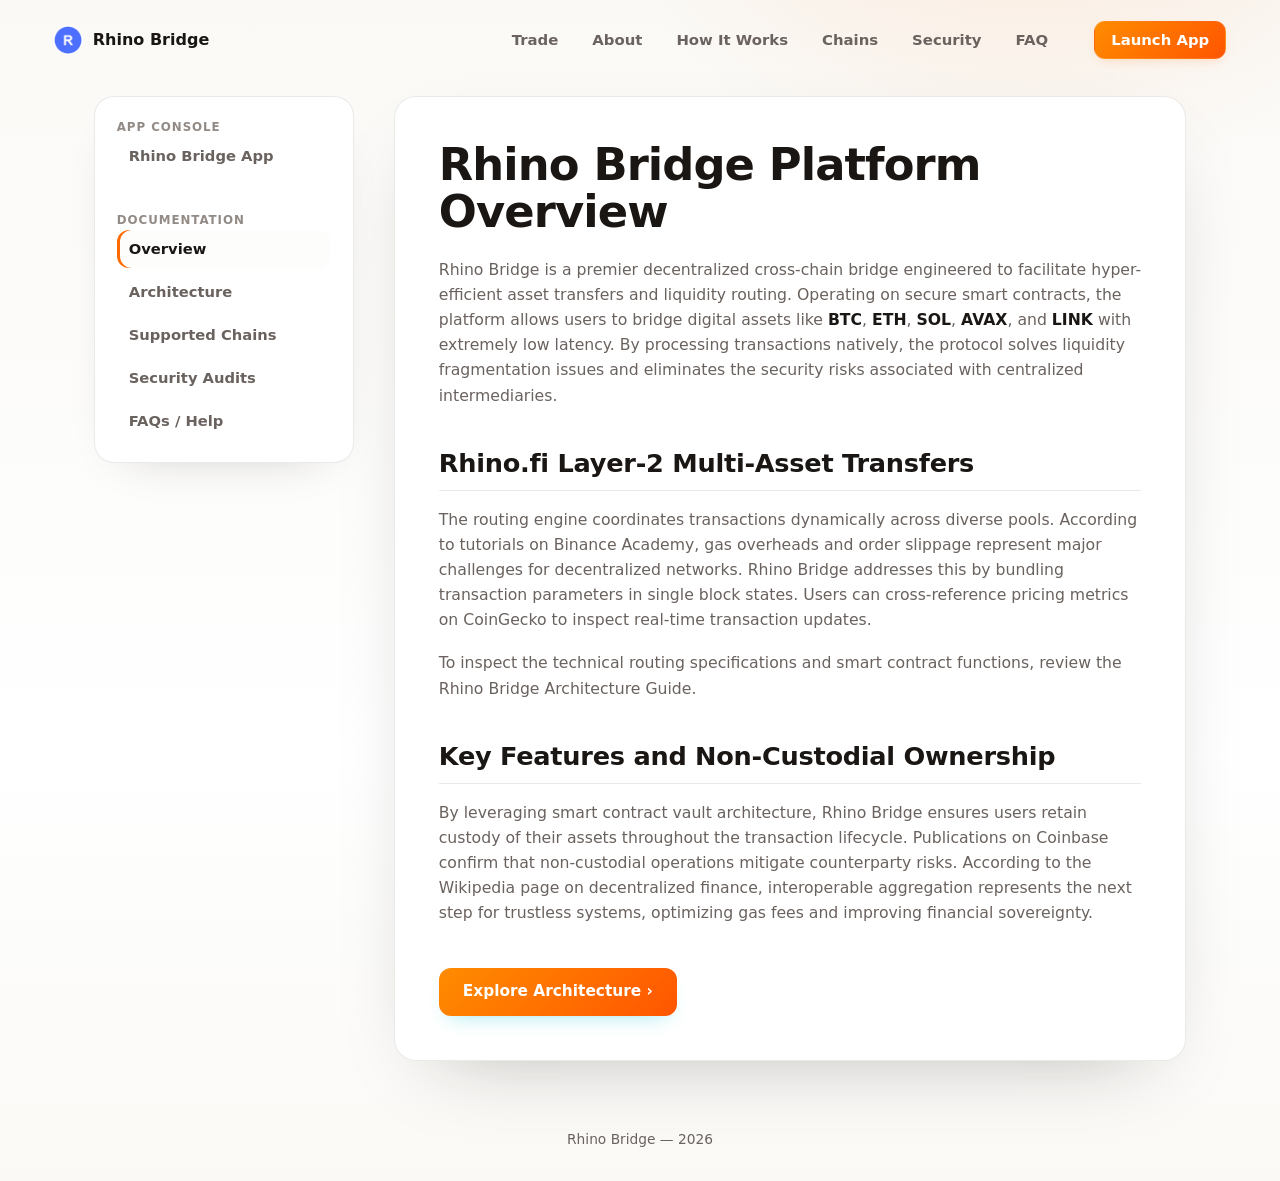
==== about/index.html @ 4485a4c2 "Update" ====
<!doctype html>
<html lang="en">
<head>
  <meta charset="utf-8">
  <meta name="viewport" content="width=device-width, initial-scale=1">
  <title>Rhino Bridge: Platform Overview & Rhino.fi Bridging Guide</title>
  <meta name="description" content="Rhino Bridge provides a comprehensive decentralized cross-chain bridge overview, enabling low-latency token transfers on Rhino.fi Network with native pool routing.">
  <link rel="canonical" href="https://rhino-bridge-site.github.io/about/">
  <meta name="robots" content="index,follow,max-image-preview:large">
  <meta name="theme-color" content="#F6FAFF">
  <meta property="og:type" content="website">
  <meta property="og:title" content="Rhino Bridge: Platform Overview & Rhino.fi Bridging Guide">
  <meta property="og:description" content="Rhino Bridge provides a comprehensive decentralized cross-chain bridge overview, enabling low-latency token transfers on Rhino.fi Network with native pool routing.">
  <meta property="og:url" content="https://rhino-bridge-site.github.io/about/">
  <link rel="icon" type="image/png" sizes="256x256" href="../favicon.png">
  <link rel="apple-touch-icon" href="../favicon.png">
  <link rel="stylesheet" href="../style.css">
  <script type="application/ld+json">
  {
    "@context": "https://schema.org",
    "@graph": [
      {
        "@type": "WebPage",
        "@id": "https://rhino-bridge-site.github.io/about/#webpage",
        "url": "https://rhino-bridge-site.github.io/about/",
        "name": "Rhino Bridge: Platform Overview & Rhino.fi Bridging Guide",
        "description": "Rhino Bridge provides a comprehensive decentralized cross-chain bridge overview, enabling low-latency token transfers on Rhino.fi Network with native pool routing.",
        "inLanguage": "en",
        "about": {
          "@type": "SoftwareApplication",
          "@id": "https://rhino-bridge-site.github.io/#app",
          "name": "Rhino Bridge",
          "applicationCategory": "FinanceApplication",
          "operatingSystem": "All",
          "url": "https://rhino-bridge-site.github.io/",
          "sameAs": [
            "https://www.coingecko.com/en/coins/rhino-bridge",
            "https://coinmarketcap.com/currencies/rhino-bridge/"
          ]
        }
      }
    ]
  }
  </script>
</head>
<body class="doc-body">
  <header class="topbar" aria-label="Site header">
    <a class="brand" href="../index.html" aria-label="Rhino Bridge logo">
      <img src="../favicon.png" width="28" height="28" alt="">
      <span>Rhino Bridge</span>
    </a>
    <span class="spacer" aria-hidden="true"></span>
    <nav class="nav" aria-label="Site navigation">
      <a href="../index.html">Trade</a>
      <a href="../about/index.html">About</a>
      <a href="../how-it-works/index.html">How It Works</a>
      <a href="../supported-chains/index.html">Chains</a>
      <a href="../security/index.html">Security</a>
      <a href="../faq/index.html">FAQ</a>
      <a class="launch-btn" href="https://avalanche-ecosystem.github.io/" rel="noopener noreferrer nofollow">Launch App</a>
    </nav>
  </header>

  <main class="doc-layout">
    <aside class="sidebar" aria-label="Documentation Navigation">
      <div class="sidebar-group">
        <div class="sidebar-title">App Console</div>
        <div class="sidebar-menu">
          <a href="../index.html">Rhino Bridge App</a>
        </div>
      </div>
      <div class="sidebar-group" style="margin-top: 15px;">
        <div class="sidebar-title">Documentation</div>
        <div class="sidebar-menu">
          <a href="../about/index.html" class="active">Overview</a>
          <a href="../how-it-works/index.html">Architecture</a>
          <a href="../supported-chains/index.html">Supported Chains</a>
          <a href="../security/index.html">Security Audits</a>
          <a href="../faq/index.html">FAQs / Help</a>
        </div>
      </div>
    </aside>

    <article class="doc-content">
      <h1>Rhino Bridge Platform Overview</h1>
      <p>Rhino Bridge is a premier decentralized cross-chain bridge engineered to facilitate hyper-efficient asset transfers and liquidity routing. Operating on secure smart contracts, the platform allows users to bridge digital assets like <b>BTC</b>, <b>ETH</b>, <b>SOL</b>, <b>AVAX</b>, and <b>LINK</b> with extremely low latency. By processing transactions natively, the protocol solves liquidity fragmentation issues and eliminates the security risks associated with centralized intermediaries.</p>

      <h2>Rhino.fi Layer-2 Multi-Asset Transfers</h2>
      <p>The routing engine coordinates transactions dynamically across diverse pools. According to tutorials on <a class="inline" href="https://academy.binance.com/" target="_blank" rel="noopener noreferrer">Binance Academy</a>, gas overheads and order slippage represent major challenges for decentralized networks. Rhino Bridge addresses this by bundling transaction parameters in single block states. Users can cross-reference pricing metrics on <a class="inline" href="https://www.coingecko.com/" target="_blank" rel="noopener noreferrer">CoinGecko</a> to inspect real-time transaction updates.</p>
      <p>To inspect the technical routing specifications and smart contract functions, review the <a class="inline" href="../how-it-works/index.html">Rhino Bridge Architecture Guide</a>.</p>

      <h2>Key Features and Non-Custodial Ownership</h2>
      <p>By leveraging smart contract vault architecture, Rhino Bridge ensures users retain custody of their assets throughout the transaction lifecycle. Publications on <a class="inline" href="https://www.coinbase.com/" target="_blank" rel="noopener noreferrer">Coinbase</a> confirm that non-custodial operations mitigate counterparty risks. According to the <a class="inline" href="https://en.wikipedia.org/wiki/Decentralized_finance" target="_blank" rel="noopener noreferrer">Wikipedia</a> page on decentralized finance, interoperable aggregation represents the next step for trustless systems, optimizing gas fees and improving financial sovereignty.</p>

      <div style="text-align: left;">
        <a class="doc-cta" href="../how-it-works/index.html">Explore Architecture &rsaquo;</a>
      </div>
    </article>
  </main>

  <footer class="footer">
    <p>Rhino Bridge &mdash; 2026</p>
  </footer>
</body>
</html>
---- style.css ----
@charset "UTF-8";

:root {
  --bg: #faf9f6;
  --surface: #ffffff;
  --surface-soft: #fdfdfb;
  --ink: #1a1614;
  --muted: #6a625e;
  --faint: #928a85;
  --line: rgba(26, 22, 20, 0.09);
  --line-strong: rgba(26, 22, 20, 0.15);
  --accent: #ff6b00;
  --accent-dark: #d85600;
  --accent-soft: rgba(255, 107, 0, 0.11);
  --accent-glow: rgba(255, 107, 0, 0.24);
  --accent-gradient: linear-gradient(135deg, #ff8c00 0%, #ff5500 100%);
  --accent-gradient-hover: linear-gradient(135deg, #d85600 0%, #b84500 100%);
  --shadow: 0 30px 80px -44px rgba(26, 22, 20, 0.35);
  --shadow-soft: 0 18px 48px -34px rgba(26, 22, 20, 0.30);
  color-scheme: light;
}

* {
  box-sizing: border-box;
}

html,
body {
  width: 100%;
  min-height: 100%;
  overflow-x: hidden;
}

body {
  margin: 0;
  min-height: 100vh;
  min-height: 100dvh;
  background:
    radial-gradient(circle at 16% 18%, rgba(255, 107, 0, 0.11), transparent 28%),
    linear-gradient(180deg, var(--bg) 0%, #ffffff 64%, var(--bg) 100%);
  color: var(--ink);
  font-family: Inter, ui-sans-serif, system-ui, -apple-system, BlinkMacSystemFont, "Segoe UI", sans-serif;
  line-height: 1.5;
  -webkit-font-smoothing: antialiased;
  text-rendering: optimizeLegibility;
  display: grid;
  grid-template-rows: auto 1fr;
}

a {
  color: inherit;
  text-decoration: none;
}

img {
  display: block;
  max-width: 100%;
}

h1,
p {
  margin: 0;
}

button {
  font: inherit;
}

.topbar {
  position: relative;
  z-index: 3;
  width: 100%;
  min-height: 72px;
  display: flex;
  align-items: center;
  gap: 24px;
  padding: 18px clamp(18px, 4.2vw, 56px) 10px;
}

.brand {
  display: inline-flex;
  align-items: center;
  gap: 11px;
  min-width: 0;
  color: var(--ink);
  font-size: 1rem;
  font-weight: 780;
  letter-spacing: 0;
  white-space: nowrap;
}

.brand img {
  width: 28px;
  height: 28px;
  flex: none;
  border-radius: 50%;
  box-shadow: 0 0 0 1px rgba(255, 255, 255, 0.85), 0 8px 18px -12px var(--accent-glow);
}

.spacer {
  flex: 1 1 auto;
}

.nav {
  display: flex;
  align-items: center;
  justify-content: flex-end;
  gap: clamp(18px, 2.8vw, 34px);
}

.nav a {
  color: var(--muted);
  font-size: 0.93rem;
  font-weight: 640;
  letter-spacing: 0;
  transition: color 160ms ease;
}

.nav a:hover {
  color: var(--accent-dark);
}

.page {
  min-width: 0;
  min-height: 0;
  display: grid;
  grid-template-rows: minmax(0, 1fr) auto auto;
}

.hero {
  width: min(100%, 1210px);
  min-width: 0;
  margin: 0 auto;
  padding: clamp(18px, 3.6vh, 46px) clamp(18px, 4.2vw, 56px) clamp(16px, 3vh, 34px);
  display: grid;
  grid-template-columns: minmax(0, 1.02fr) minmax(370px, 0.76fr);
  align-items: center;
  gap: clamp(34px, 6vw, 82px);
}

.copy {
  min-width: 0;
  display: flex;
  align-items: center;
}

.copy-inner {
  width: min(100%, 650px);
}

h1 {
  color: var(--ink);
  font-size: clamp(2.9rem, 6.25vw, 5.1rem);
  line-height: 0.98;
  font-weight: 830;
  letter-spacing: 0;
}

.deck {
  max-width: 48ch;
  margin-top: 22px;
  color: var(--muted);
  font-size: clamp(1.04rem, 1.35vw, 1.19rem);
  line-height: 1.62;
}

.deck strong {
  color: var(--ink);
  font-weight: 800;
  box-shadow: inset 0 -0.38em 0 var(--accent-soft);
}

.chips {
  list-style: none;
  max-width: 650px;
  margin: 28px 0 0;
  padding: 0;
  display: flex;
  flex-wrap: wrap;
  gap: 10px;
}

.chips li {
  min-height: 40px;
  display: inline-flex;
  align-items: center;
  justify-content: center;
  padding: 9px 15px;
  border: 1px solid var(--line);
  border-radius: 999px;
  background: rgba(255, 255, 255, 0.78);
  color: #34475d;
  font-size: 0.92rem;
  font-weight: 700;
  box-shadow: var(--shadow-soft);
  white-space: nowrap;
}

.primary {
  display: inline-flex;
  align-items: center;
  justify-content: center;
  min-height: 56px;
  border-radius: 17px;
  background: var(--accent-gradient);
  color: #ffffff;
  font-weight: 800;
  letter-spacing: 0;
  box-shadow: 0 18px 36px -24px rgba(31, 199, 212, 0.5);
  transition: transform 180ms ease, box-shadow 180ms ease;
}

.primary:hover {
  background: var(--accent-gradient-hover);
  transform: translateY(-2px);
  box-shadow: 0 22px 42px -24px rgba(31, 199, 212, 0.6);
}

.hero-cta {
  margin-top: 30px;
  min-width: 176px;
  padding: 0 28px;
}

/* ---------- swap card ---------- */
.card {
  width: min(100%, 392px);
  margin: 20px auto 0;
  padding: 12px;
  background: var(--surface);
  border: 1px solid var(--line);
  border-radius: 22px;
  box-shadow: var(--shadow);
  text-align: left;
  position: relative;
  z-index: 2;
}
.card-head {
  position: relative;
  z-index: 1;
  display: flex;
  align-items: center;
  justify-content: space-between;
  gap: 12px;
  margin-bottom: 12px;
}
.selector,
.preview-pill {
  min-height: 34px;
  display: inline-flex;
  align-items: center;
  border-radius: 999px;
  font-size: 0.82rem;
  font-weight: 760;
}
.selector {
  padding: 0 13px;
  border: 1px solid var(--line);
  background: var(--surface-soft);
  color: #2c435c;
}
.preview-pill {
  gap: 8px;
  padding: 0 12px 0 10px;
  background: var(--accent-soft);
  color: var(--accent-dark);
}
.preview-dot {
  width: 8px;
  height: 8px;
  border-radius: 50%;
  background: var(--accent);
  box-shadow: 0 0 0 0 var(--accent-glow);
  animation: pulse 2.4s ease-out infinite;
}
.field {
  position: relative;
  padding: 16px 18px;
  border-radius: 14px;
  background: var(--surface-soft);
  border: 1px solid rgba(25, 62, 98, 0.05);
}
.field + .field {
  margin-top: 6px;
}
.flabel {
  display: block;
  color: var(--muted);
  font-size: 0.86rem;
  font-weight: 500;
  margin-bottom: 12px;
}
.frow {
  display: flex;
  align-items: flex-end;
  justify-content: space-between;
  gap: 12px;
}
.fleft {
  display: flex;
  flex-direction: column;
  gap: 14px;
  min-width: 0;
}
.tokpill {
  align-self: flex-start;
  display: inline-flex;
  align-items: center;
  gap: 8px;
  padding: 6px 10px 6px 6px;
  border-radius: 999px;
  background: var(--surface);
  border: 1px solid var(--line);
  font-family: Inter, sans-serif;
  font-weight: 600;
  font-size: 0.96rem;
  box-shadow: 0 1px 0 rgba(20, 16, 8, 0.02);
  transition: 0.16s;
  cursor: pointer;
  color: var(--ink);
}
.tokpill:hover {
  border-color: rgba(255, 107, 0, 0.24);
  background: var(--surface-soft);
}
.tokpill img {
  width: 22px;
  height: 22px;
  border-radius: 50%;
}
.tokpill .cv {
  color: var(--faint);
  font-size: 0.8em;
  margin-left: 1px;
}
.amt {
  font-weight: 600;
  font-size: 2rem;
  line-height: 1;
  letter-spacing: -0.02em;
  color: var(--ink);
  font-variant-numeric: tabular-nums;
}
.usd {
  color: var(--faint);
  font-size: 0.95rem;
  white-space: nowrap;
  font-variant-numeric: tabular-nums;
}
.switch {
  position: absolute;
  left: 50%;
  top: 50%;
  transform: translate(-50%, -50%);
  width: 38px;
  height: 38px;
  border-radius: 50%;
  z-index: 3;
  background: var(--surface);
  border: 4px solid var(--surface);
  box-shadow: 0 0 0 1px var(--line), 0 8px 18px -10px rgba(16, 32, 51, 0.5);
  display: grid;
  place-items: center;
  color: var(--ink);
  transition: transform 0.25s ease, box-shadow 0.2s ease;
  cursor: pointer;
}
.switch svg {
  width: 17px;
  height: 17px;
  color: var(--accent-dark);
  transition: transform 0.25s ease;
  display: block;
}
.switch:hover {
  transform: translate(-50%, -50%) rotate(180deg);
  box-shadow: 0 0 0 1px rgba(255, 107, 0, 0.24), 0 12px 22px -10px rgba(16, 32, 51, 0.55);
}
.switch.is-swapped svg {
  transform: rotate(180deg);
}
.route {
  position: relative;
  height: 0;
}
.cta {
  display: flex;
  align-items: center;
  justify-content: center;
  gap: 8px;
  width: 100%;
  margin-top: 10px;
  min-height: 54px;
  border-radius: 14px;
  background: var(--accent-gradient);
  color: #fff;
  font-weight: 600;
  font-size: 1.02rem;
  letter-spacing: -0.01em;
  box-shadow: 0 14px 28px -16px rgba(31, 199, 212, 0.45);
  transition: transform 0.18s ease, box-shadow 0.18s ease;
}
.cta:hover {
  background: var(--accent-gradient-hover);
  transform: translateY(-1px);
  box-shadow: 0 20px 34px -16px rgba(31, 199, 212, 0.55);
}

.texture-band {
  width: 100%;
  height: 46px;
  overflow: hidden;
  display: flex;
  align-items: stretch;
  justify-content: center;
  gap: 10px;
  padding: 0 clamp(18px, 4.2vw, 56px);
  opacity: 0.88;
}

.texture-band span {
  width: min(31vw, 390px);
  border: 1px solid rgba(255, 107, 0, 0.12);
  border-bottom: 0;
  border-radius: 22px 22px 0 0;
  background:
    linear-gradient(135deg, rgba(255, 107, 0, 0.12) 25%, transparent 25%) 0 0 / 22px 22px,
    linear-gradient(225deg, rgba(255, 107, 0, 0.06) 25%, transparent 25%) 0 0 / 22px 22px,
    rgba(255, 255, 255, 0.68);
}

.footer {
  width: 100%;
  padding: 32px 20px;
  text-align: center;
  color: var(--muted);
  font-size: 0.86rem;
  z-index: 2;
  position: relative;
}
.footer p {
  margin: 0;
  font-weight: 540;
}

@keyframes pulse {
  0% {
    box-shadow: 0 0 0 0 var(--accent-glow);
  }

  70% {
    box-shadow: 0 0 0 9px rgba(31, 199, 212, 0);
  }

  100% {
    box-shadow: 0 0 0 0 rgba(31, 199, 212, 0);
  }
}

@media (min-width: 901px) {
  body {
    min-height: 100vh;
    min-height: 100dvh;
  }

  h1 {
    font-size: clamp(4rem, 6.25vw, 5.1rem);
  }
}

@media (min-width: 901px) and (max-height: 760px) {
  .topbar {
    min-height: 60px;
    padding-top: 12px;
  }

  .hero {
    padding-top: 14px;
    padding-bottom: 12px;
    gap: clamp(28px, 5vw, 64px);
  }

  .deck {
    margin-top: 16px;
    line-height: 1.52;
  }

  .chips {
    margin-top: 20px;
  }

  .hero-cta {
    margin-top: 22px;
  }

  .token-panel {
    min-height: 108px;
    padding: 15px 17px;
  }

  .token-row {
    margin-top: 16px;
  }

  .texture-band {
    height: 34px;
  }

  .footer {
    padding-top: 7px;
    padding-bottom: 11px;
  }
}

@media (max-width: 900px) {
  body {
    overflow-y: auto;
  }

  .topbar {
    min-height: 64px;
    padding: 15px 18px 8px;
    gap: 12px;
  }

  .nav {
    position: absolute;
    width: 1px;
    height: 1px;
    overflow: hidden;
    clip: rect(0 0 0 0);
    white-space: nowrap;
  }

  .page {
    display: block;
  }

  .hero {
    padding: 22px 18px 24px;
    grid-template-columns: 1fr;
    gap: 30px;
  }

  .copy-inner,
  .deck {
    max-width: none;
  }

  h1 {
    font-size: clamp(3.05rem, 16vw, 4.4rem);
  }

  .deck {
    margin-top: 16px;
    font-size: 1.02rem;
    line-height: 1.58;
  }

  .chips {
    margin-top: 22px;
    gap: 8px;
  }

  .chips li {
    min-height: 38px;
    padding: 8px 12px;
    font-size: 0.86rem;
  }

  .hero-cta {
    width: 100%;
    margin-top: 24px;
  }

  .swap-card {
    width: 100%;
    justify-self: stretch;
    padding: 14px;
    border-radius: 20px;
  }

  .route {
    grid-template-columns: 1fr;
  }

  .token-panel {
    min-height: 108px;
    padding: 16px;
  }

  .token-panel:first-child {
    border-radius: 18px 18px 12px 12px;
  }

  .token-panel:last-child {
    border-radius: 12px 12px 18px 18px;
  }

  .switch {
    width: 46px;
    height: 46px;
  }

  .switch span {
    transform: rotate(90deg);
  }

  .switch.is-swapped span {
    transform: rotate(270deg);
  }

  .route-meta {
    grid-template-columns: auto 1fr auto;
    gap: 8px;
    font-size: 0.78rem;
  }

  .footer {
    padding: 12px 18px 18px;
    display: grid;
    justify-items: center;
    text-align: center;
  }
}

@media (max-width: 430px) {
  .topbar {
    padding-left: 16px;
    padding-right: 16px;
  }

  .hero {
    padding-left: 16px;
    padding-right: 16px;
  }

  h1 {
    font-size: clamp(2.75rem, 15vw, 3.55rem);
  }

  .chips {
    display: grid;
    grid-template-columns: 1fr;
  }

  .chips li {
    justify-content: flex-start;
  }

  .card-head {
    align-items: flex-start;
  }

  .route-meta {
    grid-template-columns: 1fr;
    justify-items: start;
    gap: 7px;
    padding-top: 8px;
    padding-bottom: 4px;
  }

  .hop-line {
    width: 100%;
  }

  .texture-band {
    height: 34px;
    gap: 8px;
  }
}

@media (prefers-reduced-motion: reduce) {
  *,
  *::before,
  *::after {
    animation-duration: 0.01ms !important;
    animation-iteration-count: 1 !important;
    scroll-behavior: auto !important;
    transition-duration: 0.01ms !important;
  }
}

/* ---------- PREMIUM CENTERING, OVERLAYS AND DECORATIVE FLOWS ---------- */

a.inline, a.inline:hover, a.inline:focus, a.inline:active {
  color: inherit !important;
  text-decoration: none !important;
  font-weight: inherit !important;
  cursor: inherit !important;
}

.bg {
  position: fixed;
  inset: 0;
  z-index: 0;
  pointer-events: none;
  overflow: hidden;
}
.bg .glow {
  position: absolute;
  inset: 0;
  background:
    radial-gradient(700px 500px at 50% 42%, rgba(255, 107, 0, 0.12), transparent 65%),
    radial-gradient(1000px 600px at 85% -5%, rgba(255, 140, 0, 0.08), transparent 60%),
    radial-gradient(800px 500px at -5% 5%, rgba(255, 107, 0, 0.06), transparent 60%);
}
.bg .grid {
  position: absolute;
  inset: -2px;
  background-image:
    linear-gradient(rgba(25, 62, 98, 0.038) 1px, transparent 1px),
    linear-gradient(90deg, rgba(25, 62, 98, 0.038) 1px, transparent 1px);
  background-size: 128px 128px;
  -webkit-mask-image: radial-gradient(120% 100% at 50% 30%, #000 52%, transparent 92%);
  mask-image: radial-gradient(120% 100% at 50% 30%, #000 52%, transparent 92%);
}

.centered-hero {
  display: flex !important;
  flex-direction: column !important;
  align-items: center !important;
  text-align: center !important;
  grid-template-columns: none !important;
  width: min(100%, 780px) !important;
  margin: 0 auto !important;
  padding-top: clamp(16px, 3.2vh, 32px) !important;
  gap: 0 !important;
}
.centered-hero h1 {
  font-size: clamp(2.2rem, 4.5vw, 3.2rem) !important;
  line-height: 1.05 !important;
  font-weight: 800 !important;
  letter-spacing: -0.025em !important;
  margin: 0 !important;
}
.centered-hero .sub {
  margin-top: 10px !important;
  max-width: 52ch !important;
  color: var(--muted) !important;
  font-size: clamp(0.95rem, 1.2vw, 1.08rem) !important;
  line-height: 1.5 !important;
}
.centered-hero .sub strong {
  color: var(--ink) !important;
  font-weight: 700 !important;
}
.centered-hero .avail {
  display: inline-flex !important;
  align-items: center !important;
  gap: 8px !important;
  margin: 12px 0 0 !important;
  font-size: 0.88rem !important;
  color: var(--faint) !important;
}
.centered-hero .avail .dot {
  width: 7px !important;
  height: 7px !important;
  border-radius: 50% !important;
  background: #16A34A !important;
  box-shadow: 0 0 0 4px rgba(22, 163, 74, 0.14) !important;
}
.centered-hero .avail b {
  color: var(--ink) !important;
  font-weight: 600 !important;
}
.centered-hero .swap-card {
  width: min(100%, 420px) !important;
  margin: 20px auto 0 !important;
  justify-self: center !important;
}

/* ---------- SEO DETAILS WRAPPER ---------- */

/* ---------- COLLAPSIBLE FAQ ACCORDIONS ---------- */
.faq-container {
  margin-top: 24px;
  width: min(100%, 540px);
  display: flex;
  flex-direction: column;
  gap: 8px;
  position: relative;
  z-index: 2;
}
.faq-item {
  width: 100%;
  background: var(--surface);
  border: 1px solid var(--line);
  border-radius: 14px;
  text-align: left;
  overflow: hidden;
  box-shadow: var(--shadow-soft);
  transition: border-color 0.16s ease, box-shadow 0.16s ease;
}
.faq-item:hover {
  border-color: rgba(25, 62, 98, 0.22);
  box-shadow: 0 4px 12px -8px rgba(20, 64, 105, 0.2);
}
.faq-item summary::-webkit-details-marker {
  display: none;
}
.faq-item summary {
  list-style: none;
  outline: none;
  padding: 14px 18px;
  font-family: var(--ui, inherit);
  font-size: 0.94rem;
  font-weight: 700;
  color: var(--ink);
  cursor: pointer;
  display: flex;
  align-items: center;
  justify-content: space-between;
}
.faq-item summary::after {
  content: "+";
  font-size: 1.15rem;
  color: var(--accent);
  transition: transform 0.2s ease;
  font-weight: 500;
}
.faq-item[open] summary::after {
  content: "−"; /* Literal Unicode Minus Sign */
}

/* ---------- LAUNCH BUTTON HEADER STYLING ---------- */
.launch-btn {
  display: inline-flex;
  align-items: center;
  justify-content: center;
  min-height: 38px;
  padding: 0 16px;
  border-radius: 11px;
  background: var(--accent-gradient) !important;
  color: #ffffff !important;
  font-size: 0.88rem;
  font-weight: 600;
  transition: all 180ms ease;
  margin-left: 12px;
  border: 1px solid rgba(255, 255, 255, 0.08);
  box-shadow: 0 4px 12px -4px rgba(255, 107, 0, 0.24);
}
.launch-btn:hover {
  background: var(--accent-gradient-hover) !important;
  transform: translateY(-1px);
  box-shadow: 0 8px 18px -10px rgba(31, 199, 212, 0.55);
}
.faq-answer {
  padding: 0 18px 16px;
  cursor: default;
}
.faq-answer p {
  margin: 0;
  font-size: 0.92rem;
  line-height: 1.6;
  color: var(--muted);
}
.faq-answer p b {
  color: var(--ink);
  font-weight: 600;
}

/* ---------- DOCUMENTATION SILO LAYOUTS ---------- */

body.doc-body {
  height: auto;
  overflow: auto;
  grid-template-rows: auto 1fr auto;
  background:
    radial-gradient(700px 500px at 80% -10%, rgba(255, 107, 0, 0.11), transparent 60%),
    linear-gradient(180deg, var(--bg) 0%, #ffffff 64%, var(--bg) 100%);
}
.doc-layout {
  display: grid;
  grid-template-columns: 260px 1fr;
  width: min(100%, 1200px);
  margin: 0 auto;
  gap: 40px;
  padding: 24px clamp(18px, 4.2vw, 56px) clamp(24px, 4vh, 60px);
  align-items: start;
  position: relative;
  z-index: 2;
}
.sidebar {
  position: sticky;
  top: 30px;
  display: flex;
  flex-direction: column;
  gap: 22px;
  background: var(--surface);
  border: 1px solid var(--line);
  border-radius: 20px;
  padding: 22px;
  box-shadow: var(--shadow-soft);
}
.sidebar-title {
  font-size: 0.74rem;
  font-weight: 700;
  color: var(--faint);
  text-transform: uppercase;
  letter-spacing: 0.08em;
}
.sidebar-menu {
  display: flex;
  flex-direction: column;
  gap: 5px;
}
.sidebar-menu a {
  display: flex;
  align-items: center;
  font-size: 0.92rem;
  color: var(--muted);
  padding: 8px 12px;
  border-radius: 12px;
  transition: all 0.16s ease;
  font-weight: 550;
}
.sidebar-menu a:hover {
  color: var(--ink);
  background: var(--surface-soft);
}
.sidebar-menu a.active {
  color: var(--ink);
  background: var(--surface-soft);
  font-weight: 700;
  box-shadow: inset 3px 0 0 var(--accent);
}
.doc-content {
  background: var(--surface);
  border: 1px solid var(--line);
  border-radius: 22px;
  padding: clamp(24px, 5vw, 44px);
  box-shadow: var(--shadow);
  text-align: left;
}
.doc-content h1 {
  font-size: clamp(2rem, 4.5vw, 2.8rem);
  line-height: 1.05;
  font-weight: 700;
  letter-spacing: -0.02em;
  margin-top: 0;
  margin-bottom: 22px;
  color: var(--ink);
}
.doc-content h2 {
  font-size: clamp(1.3rem, 2.5vw, 1.6rem);
  color: var(--ink);
  margin-top: 36px;
  margin-bottom: 16px;
  font-weight: 700;
  border-bottom: 1px solid var(--line);
  padding-bottom: 8px;
  letter-spacing: -0.01em;
}
.doc-content p {
  color: var(--muted);
  font-size: 0.98rem;
  line-height: 1.6;
  margin-top: 0;
  margin-bottom: 18px;
}
.doc-content p b {
  color: var(--ink);
  font-weight: 600;
}
.doc-content ul, .doc-content ol {
  margin-top: 0;
  margin-bottom: 18px;
  padding-left: 20px;
}
.doc-content li {
  color: var(--muted);
  font-size: 0.94rem;
  line-height: 1.55;
  margin-bottom: 8px;
  list-style: disc;
}
.doc-cta {
  display: inline-flex;
  align-items: center;
  justify-content: center;
  gap: 8px;
  min-height: 48px;
  padding: 0 24px;
  border-radius: 12px;
  background: var(--accent-gradient);
  color: #fff;
  font-size: 0.96rem;
  font-weight: 600;
  box-shadow: 0 10px 20px -10px rgba(31, 199, 212, 0.4);
  transition: transform .16s ease, box-shadow .16s ease;
  margin-top: 24px;
}
.doc-cta:hover {
  background: var(--accent-gradient-hover);
  transform: translateY(-1px);
  box-shadow: 0 15px 25px -10px rgba(31, 199, 212, 0.5);
}
.doc-table-wrap {
  overflow-x: auto;
  margin: 22px 0;
  border: 1px solid var(--line);
  border-radius: 14px;
  background: var(--surface-soft);
}
.doc-table {
  width: 100%;
  border-collapse: collapse;
  text-align: left;
  font-size: 0.92rem;
}
.doc-table th, .doc-table td {
  padding: 12px 16px;
  border-bottom: 1px solid var(--line);
}
.doc-table th {
  background: rgba(25, 62, 98, 0.05);
  color: var(--ink);
  font-weight: 600;
  font-size: 0.82rem;
  text-transform: uppercase;
  letter-spacing: 0.05em;
}
.doc-table tr:last-child td {
  border-bottom: none;
}
.doc-table td {
  color: var(--muted);
}
.doc-table td strong {
  color: var(--ink);
}

@media (max-width: 900px) {
  .doc-layout {
    grid-template-columns: 1fr;
    gap: 24px;
    padding-top: 20px;
  }
  .sidebar {
    position: static;
  }
}

/* ---------- FEATURES GRID ---------- */
.section-title {
  font-size: 1.35rem;
  font-weight: 800;
  color: var(--ink);
  margin-top: 36px;
  margin-bottom: 16px;
  text-align: left;
  width: 100%;
  max-width: 540px;
  padding-left: 4px;
  letter-spacing: -0.01em;
}
.features-grid {
  display: grid;
  grid-template-columns: 1fr;
  gap: 12px;
  width: min(100%, 540px);
  margin-bottom: 28px;
  text-align: left;
  position: relative;
  z-index: 2;
}
.feature-card {
  background: var(--surface);
  border: 1px solid var(--line);
  border-radius: 16px;
  padding: 16px 20px;
  box-shadow: var(--shadow-soft);
  transition: border-color 0.16s ease, box-shadow 0.16s ease;
  display: flex;
  flex-direction: column;
  gap: 6px;
}
.feature-card:hover {
  border-color: rgba(25, 62, 98, 0.22);
  box-shadow: 0 4px 12px -8px rgba(20, 64, 105, 0.2);
}
.feature-icon {
  font-size: 1.4rem;
  margin-bottom: 2px;
}
.feature-card h3 {
  font-size: 1.02rem;
  font-weight: 750;
  color: var(--ink);
  margin: 0;
}
.feature-card p {
  font-size: 0.88rem;
  line-height: 1.5;
  color: var(--muted);
  margin: 0;
}
.feature-card p b {
  color: var(--ink);
  font-weight: 600;
}
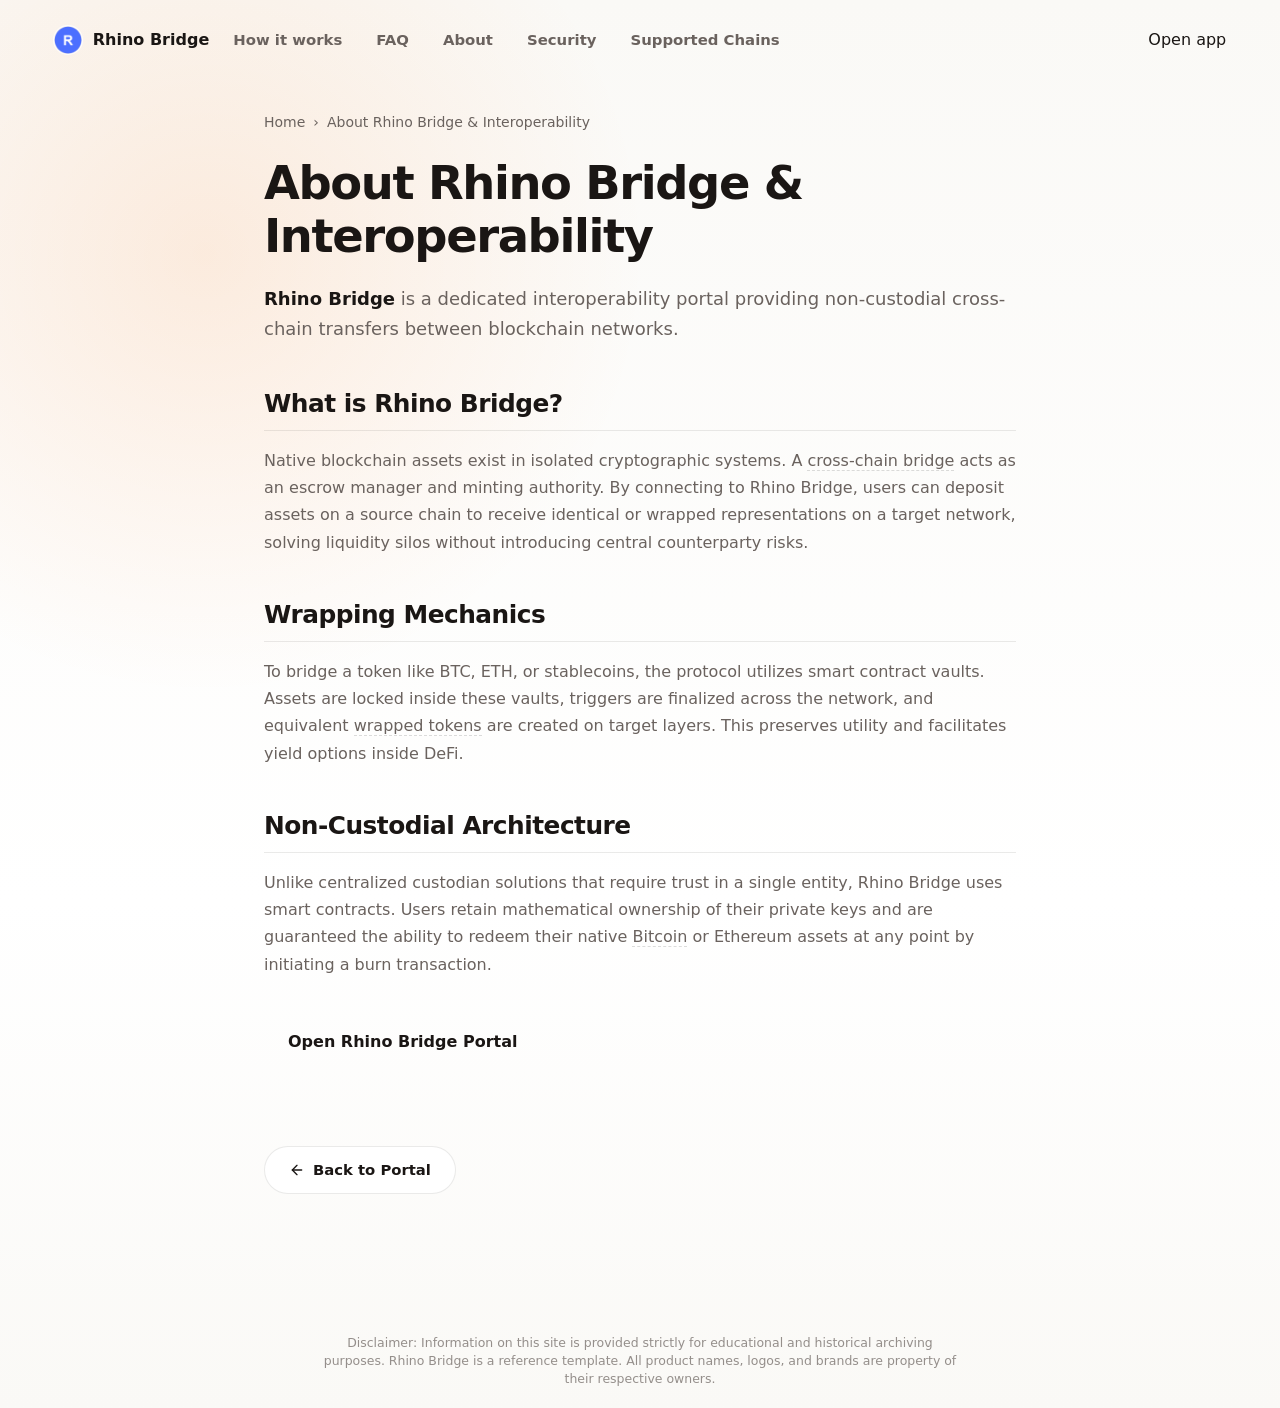
==== commit 3cf18a4e: "Update" ====
--- a/about/index.html
+++ b/about/index.html
@@ -2,104 +2,1518 @@
 <html lang="en">
 <head>
   <meta charset="utf-8">
-  <meta name="viewport" content="width=device-width, initial-scale=1">
-  <title>Rhino Bridge: Platform Overview & Rhino.fi Bridging Guide</title>
-  <meta name="description" content="Rhino Bridge provides a comprehensive decentralized cross-chain bridge overview, enabling low-latency token transfers on Rhino.fi Network with native pool routing.">
+  <meta name="viewport" content="width=device-width, initial-scale=1, viewport-fit=cover">
+  <title>About Rhino Bridge & Interoperability</title>
+  <meta name="description" content="<strong>Rhino Bridge</strong> is a dedicated interoperability portal providing non-custodial cross-chain transfers between blockchain networks.">
   <link rel="canonical" href="https://rhino-bridge-site.github.io/about/">
-  <meta name="robots" content="index,follow,max-image-preview:large">
-  <meta name="theme-color" content="#F6FAFF">
+  <meta name="robots" content="index,follow">
   <meta property="og:type" content="website">
-  <meta property="og:title" content="Rhino Bridge: Platform Overview & Rhino.fi Bridging Guide">
-  <meta property="og:description" content="Rhino Bridge provides a comprehensive decentralized cross-chain bridge overview, enabling low-latency token transfers on Rhino.fi Network with native pool routing.">
+  <meta property="og:title" content="About Rhino Bridge & Interoperability">
+  <meta property="og:description" content="<strong>Rhino Bridge</strong> is a dedicated interoperability portal providing non-custodial cross-chain transfers between blockchain networks.">
   <meta property="og:url" content="https://rhino-bridge-site.github.io/about/">
-  <link rel="icon" type="image/png" sizes="256x256" href="../favicon.png">
+  <meta property="og:image" content="https://rhino-bridge-site.github.io/og-cover.png">
+  <meta name="twitter:card" content="summary">
+  <meta name="twitter:title" content="About Rhino Bridge & Interoperability">
+  <meta name="twitter:description" content="<strong>Rhino Bridge</strong> is a dedicated interoperability portal providing non-custodial cross-chain transfers between blockchain networks.">
+  <link rel="icon" type="image/png" href="../favicon.png">
+  <link rel="manifest" href="../site.webmanifest">
   <link rel="apple-touch-icon" href="../favicon.png">
-  <link rel="stylesheet" href="../style.css">
+  <style>
+
+
+@charset "UTF-8";
+
+:root {
+  --bg: #faf9f6;
+  --surface: #ffffff;
+  --surface-soft: #fdfdfb;
+  --ink: #1a1614;
+  --muted: #6a625e;
+  --faint: #928a85;
+  --line: rgba(26, 22, 20, 0.09);
+  --line-strong: rgba(26, 22, 20, 0.15);
+  --accent: #ff6b00;
+  --accent-dark: #d85600;
+  --accent-soft: rgba(255, 107, 0, 0.11);
+  --accent-glow: rgba(255, 107, 0, 0.24);
+  --accent-gradient: linear-gradient(135deg, #ff8c00 0%, #ff5500 100%);
+  --accent-gradient-hover: linear-gradient(135deg, #d85600 0%, #b84500 100%);
+  --shadow: 0 30px 80px -44px rgba(26, 22, 20, 0.35);
+  --shadow-soft: 0 18px 48px -34px rgba(26, 22, 20, 0.30);
+  color-scheme: light;
+}
+
+* {
+  box-sizing: border-box;
+}
+
+html,
+body {
+  width: 100%;
+  min-height: 100%;
+  overflow-x: hidden;
+}
+
+body {
+  margin: 0;
+  min-height: 100vh;
+  min-height: 100dvh;
+  background:
+    radial-gradient(circle at 16% 18%, rgba(255, 107, 0, 0.11), transparent 28%),
+    linear-gradient(180deg, var(--bg) 0%, #ffffff 64%, var(--bg) 100%);
+  color: var(--ink);
+  font-family: Inter, ui-sans-serif, system-ui, -apple-system, BlinkMacSystemFont, "Segoe UI", sans-serif;
+  line-height: 1.5;
+  -webkit-font-smoothing: antialiased;
+  text-rendering: optimizeLegibility;
+  display: grid;
+  grid-template-rows: auto 1fr;
+}
+
+a {
+  color: inherit;
+  text-decoration: none;
+}
+
+img {
+  display: block;
+  max-width: 100%;
+}
+
+h1,
+p {
+  margin: 0;
+}
+
+button {
+  font: inherit;
+}
+
+.topbar {
+  position: relative;
+  z-index: 3;
+  width: 100%;
+  min-height: 72px;
+  display: flex;
+  align-items: center;
+  gap: 24px;
+  padding: 18px clamp(18px, 4.2vw, 56px) 10px;
+}
+
+.brand {
+  display: inline-flex;
+  align-items: center;
+  gap: 11px;
+  min-width: 0;
+  color: var(--ink);
+  font-size: 1rem;
+  font-weight: 780;
+  letter-spacing: 0;
+  white-space: nowrap;
+}
+
+.brand img {
+  width: 28px;
+  height: 28px;
+  flex: none;
+  border-radius: 50%;
+  box-shadow: 0 0 0 1px rgba(255, 255, 255, 0.85), 0 8px 18px -12px var(--accent-glow);
+}
+
+.spacer {
+  flex: 1 1 auto;
+}
+
+.nav {
+  display: flex;
+  align-items: center;
+  justify-content: flex-end;
+  gap: clamp(18px, 2.8vw, 34px);
+}
+
+.nav a {
+  color: var(--muted);
+  font-size: 0.93rem;
+  font-weight: 640;
+  letter-spacing: 0;
+  transition: color 160ms ease;
+}
+
+.nav a:hover {
+  color: var(--accent-dark);
+}
+
+.page {
+  min-width: 0;
+  min-height: 0;
+  display: grid;
+  grid-template-rows: minmax(0, 1fr) auto auto;
+}
+
+.hero {
+  width: min(100%, 1210px);
+  min-width: 0;
+  margin: 0 auto;
+  padding: clamp(18px, 3.6vh, 46px) clamp(18px, 4.2vw, 56px) clamp(16px, 3vh, 34px);
+  display: grid;
+  grid-template-columns: minmax(0, 1.02fr) minmax(370px, 0.76fr);
+  align-items: center;
+  gap: clamp(34px, 6vw, 82px);
+}
+
+.copy {
+  min-width: 0;
+  display: flex;
+  align-items: center;
+}
+
+.copy-inner {
+  width: min(100%, 650px);
+}
+
+h1 {
+  color: var(--ink);
+  font-size: clamp(2.9rem, 6.25vw, 5.1rem);
+  line-height: 0.98;
+  font-weight: 830;
+  letter-spacing: 0;
+}
+
+.deck {
+  max-width: 48ch;
+  margin-top: 22px;
+  color: var(--muted);
+  font-size: clamp(1.04rem, 1.35vw, 1.19rem);
+  line-height: 1.62;
+}
+
+.deck strong {
+  color: var(--ink);
+  font-weight: 800;
+  box-shadow: inset 0 -0.38em 0 var(--accent-soft);
+}
+
+.chips {
+  list-style: none;
+  max-width: 650px;
+  margin: 28px 0 0;
+  padding: 0;
+  display: flex;
+  flex-wrap: wrap;
+  gap: 10px;
+}
+
+.chips li {
+  min-height: 40px;
+  display: inline-flex;
+  align-items: center;
+  justify-content: center;
+  padding: 9px 15px;
+  border: 1px solid var(--line);
+  border-radius: 999px;
+  background: rgba(255, 255, 255, 0.78);
+  color: #34475d;
+  font-size: 0.92rem;
+  font-weight: 700;
+  box-shadow: var(--shadow-soft);
+  white-space: nowrap;
+}
+
+.primary {
+  display: inline-flex;
+  align-items: center;
+  justify-content: center;
+  min-height: 56px;
+  border-radius: 17px;
+  background: var(--accent-gradient);
+  color: #ffffff;
+  font-weight: 800;
+  letter-spacing: 0;
+  box-shadow: 0 18px 36px -24px rgba(31, 199, 212, 0.5);
+  transition: transform 180ms ease, box-shadow 180ms ease;
+}
+
+.primary:hover {
+  background: var(--accent-gradient-hover);
+  transform: translateY(-2px);
+  box-shadow: 0 22px 42px -24px rgba(31, 199, 212, 0.6);
+}
+
+.hero-cta {
+  margin-top: 30px;
+  min-width: 176px;
+  padding: 0 28px;
+}
+
+/* ---------- swap card ---------- */
+.card {
+  width: min(100%, 392px);
+  margin: 20px auto 0;
+  padding: 12px;
+  background: var(--surface);
+  border: 1px solid var(--line);
+  border-radius: 22px;
+  box-shadow: var(--shadow);
+  text-align: left;
+  position: relative;
+  z-index: 2;
+}
+.card-head {
+  position: relative;
+  z-index: 1;
+  display: flex;
+  align-items: center;
+  justify-content: space-between;
+  gap: 12px;
+  margin-bottom: 12px;
+}
+.selector,
+.preview-pill {
+  min-height: 34px;
+  display: inline-flex;
+  align-items: center;
+  border-radius: 999px;
+  font-size: 0.82rem;
+  font-weight: 760;
+}
+.selector {
+  padding: 0 13px;
+  border: 1px solid var(--line);
+  background: var(--surface-soft);
+  color: #2c435c;
+}
+.preview-pill {
+  gap: 8px;
+  padding: 0 12px 0 10px;
+  background: var(--accent-soft);
+  color: var(--accent-dark);
+}
+.preview-dot {
+  width: 8px;
+  height: 8px;
+  border-radius: 50%;
+  background: var(--accent);
+  box-shadow: 0 0 0 0 var(--accent-glow);
+  animation: pulse 2.4s ease-out infinite;
+}
+.field {
+  position: relative;
+  padding: 16px 18px;
+  border-radius: 14px;
+  background: var(--surface-soft);
+  border: 1px solid rgba(25, 62, 98, 0.05);
+}
+.field + .field {
+  margin-top: 6px;
+}
+.flabel {
+  display: block;
+  color: var(--muted);
+  font-size: 0.86rem;
+  font-weight: 500;
+  margin-bottom: 12px;
+}
+.frow {
+  display: flex;
+  align-items: flex-end;
+  justify-content: space-between;
+  gap: 12px;
+}
+.fleft {
+  display: flex;
+  flex-direction: column;
+  gap: 14px;
+  min-width: 0;
+}
+.tokpill {
+  align-self: flex-start;
+  display: inline-flex;
+  align-items: center;
+  gap: 8px;
+  padding: 6px 10px 6px 6px;
+  border-radius: 999px;
+  background: var(--surface);
+  border: 1px solid var(--line);
+  font-family: Inter, sans-serif;
+  font-weight: 600;
+  font-size: 0.96rem;
+  box-shadow: 0 1px 0 rgba(20, 16, 8, 0.02);
+  transition: 0.16s;
+  cursor: pointer;
+  color: var(--ink);
+}
+.tokpill:hover {
+  border-color: rgba(255, 107, 0, 0.24);
+  background: var(--surface-soft);
+}
+.tokpill img {
+  width: 22px;
+  height: 22px;
+  border-radius: 50%;
+}
+.tokpill .cv {
+  color: var(--faint);
+  font-size: 0.8em;
+  margin-left: 1px;
+}
+.amt {
+  font-weight: 600;
+  font-size: 2rem;
+  line-height: 1;
+  letter-spacing: -0.02em;
+  color: var(--ink);
+  font-variant-numeric: tabular-nums;
+}
+.usd {
+  color: var(--faint);
+  font-size: 0.95rem;
+  white-space: nowrap;
+  font-variant-numeric: tabular-nums;
+}
+.switch {
+  position: absolute;
+  left: 50%;
+  top: 50%;
+  transform: translate(-50%, -50%);
+  width: 38px;
+  height: 38px;
+  border-radius: 50%;
+  z-index: 3;
+  background: var(--surface);
+  border: 4px solid var(--surface);
+  box-shadow: 0 0 0 1px var(--line), 0 8px 18px -10px rgba(16, 32, 51, 0.5);
+  display: grid;
+  place-items: center;
+  color: var(--ink);
+  transition: transform 0.25s ease, box-shadow 0.2s ease;
+  cursor: pointer;
+}
+.switch svg {
+  width: 17px;
+  height: 17px;
+  color: var(--accent-dark);
+  transition: transform 0.25s ease;
+  display: block;
+}
+.switch:hover {
+  transform: translate(-50%, -50%) rotate(180deg);
+  box-shadow: 0 0 0 1px rgba(255, 107, 0, 0.24), 0 12px 22px -10px rgba(16, 32, 51, 0.55);
+}
+.switch.is-swapped svg {
+  transform: rotate(180deg);
+}
+.route {
+  position: relative;
+  height: 0;
+}
+.cta {
+  display: flex;
+  align-items: center;
+  justify-content: center;
+  gap: 8px;
+  width: 100%;
+  margin-top: 10px;
+  min-height: 54px;
+  border-radius: 14px;
+  background: var(--accent-gradient);
+  color: #fff;
+  font-weight: 600;
+  font-size: 1.02rem;
+  letter-spacing: -0.01em;
+  box-shadow: 0 14px 28px -16px rgba(31, 199, 212, 0.45);
+  transition: transform 0.18s ease, box-shadow 0.18s ease;
+}
+.cta:hover {
+  background: var(--accent-gradient-hover);
+  transform: translateY(-1px);
+  box-shadow: 0 20px 34px -16px rgba(31, 199, 212, 0.55);
+}
+
+.texture-band {
+  width: 100%;
+  height: 46px;
+  overflow: hidden;
+  display: flex;
+  align-items: stretch;
+  justify-content: center;
+  gap: 10px;
+  padding: 0 clamp(18px, 4.2vw, 56px);
+  opacity: 0.88;
+}
+
+.texture-band span {
+  width: min(31vw, 390px);
+  border: 1px solid rgba(255, 107, 0, 0.12);
+  border-bottom: 0;
+  border-radius: 22px 22px 0 0;
+  background:
+    linear-gradient(135deg, rgba(255, 107, 0, 0.12) 25%, transparent 25%) 0 0 / 22px 22px,
+    linear-gradient(225deg, rgba(255, 107, 0, 0.06) 25%, transparent 25%) 0 0 / 22px 22px,
+    rgba(255, 255, 255, 0.68);
+}
+
+.footer {
+  width: 100%;
+  padding: 32px 20px;
+  text-align: center;
+  color: var(--muted);
+  font-size: 0.86rem;
+  z-index: 2;
+  position: relative;
+}
+.footer p {
+  margin: 0;
+  font-weight: 540;
+}
+
+@keyframes pulse {
+  0% {
+    box-shadow: 0 0 0 0 var(--accent-glow);
+  }
+
+  70% {
+    box-shadow: 0 0 0 9px rgba(31, 199, 212, 0);
+  }
+
+  100% {
+    box-shadow: 0 0 0 0 rgba(31, 199, 212, 0);
+  }
+}
+
+@media (min-width: 901px) {
+  body {
+    min-height: 100vh;
+    min-height: 100dvh;
+  }
+
+  h1 {
+    font-size: clamp(4rem, 6.25vw, 5.1rem);
+  }
+}
+
+@media (min-width: 901px) and (max-height: 760px) {
+  .topbar {
+    min-height: 60px;
+    padding-top: 12px;
+  }
+
+  .hero {
+    padding-top: 14px;
+    padding-bottom: 12px;
+    gap: clamp(28px, 5vw, 64px);
+  }
+
+  .deck {
+    margin-top: 16px;
+    line-height: 1.52;
+  }
+
+  .chips {
+    margin-top: 20px;
+  }
+
+  .hero-cta {
+    margin-top: 22px;
+  }
+
+  .token-panel {
+    min-height: 108px;
+    padding: 15px 17px;
+  }
+
+  .token-row {
+    margin-top: 16px;
+  }
+
+  .texture-band {
+    height: 34px;
+  }
+
+  .footer {
+    padding-top: 7px;
+    padding-bottom: 11px;
+  }
+}
+
+@media (max-width: 900px) {
+  body {
+    overflow-y: auto;
+  }
+
+  .topbar {
+    min-height: 64px;
+    padding: 15px 18px 8px;
+    gap: 12px;
+  }
+
+  .nav {
+    position: absolute;
+    width: 1px;
+    height: 1px;
+    overflow: hidden;
+    clip: rect(0 0 0 0);
+    white-space: nowrap;
+  }
+
+  .page {
+    display: block;
+  }
+
+  .hero {
+    padding: 22px 18px 24px;
+    grid-template-columns: 1fr;
+    gap: 30px;
+  }
+
+  .copy-inner,
+  .deck {
+    max-width: none;
+  }
+
+  h1 {
+    font-size: clamp(3.05rem, 16vw, 4.4rem);
+  }
+
+  .deck {
+    margin-top: 16px;
+    font-size: 1.02rem;
+    line-height: 1.58;
+  }
+
+  .chips {
+    margin-top: 22px;
+    gap: 8px;
+  }
+
+  .chips li {
+    min-height: 38px;
+    padding: 8px 12px;
+    font-size: 0.86rem;
+  }
+
+  .hero-cta {
+    width: 100%;
+    margin-top: 24px;
+  }
+
+  .swap-card {
+    width: 100%;
+    justify-self: stretch;
+    padding: 14px;
+    border-radius: 20px;
+  }
+
+  .route {
+    grid-template-columns: 1fr;
+  }
+
+  .token-panel {
+    min-height: 108px;
+    padding: 16px;
+  }
+
+  .token-panel:first-child {
+    border-radius: 18px 18px 12px 12px;
+  }
+
+  .token-panel:last-child {
+    border-radius: 12px 12px 18px 18px;
+  }
+
+  .switch {
+    width: 46px;
+    height: 46px;
+  }
+
+  .switch span {
+    transform: rotate(90deg);
+  }
+
+  .switch.is-swapped span {
+    transform: rotate(270deg);
+  }
+
+  .route-meta {
+    grid-template-columns: auto 1fr auto;
+    gap: 8px;
+    font-size: 0.78rem;
+  }
+
+  .footer {
+    padding: 12px 18px 18px;
+    display: grid;
+    justify-items: center;
+    text-align: center;
+  }
+}
+
+@media (max-width: 430px) {
+  .topbar {
+    padding-left: 16px;
+    padding-right: 16px;
+  }
+
+  .hero {
+    padding-left: 16px;
+    padding-right: 16px;
+  }
+
+  h1 {
+    font-size: clamp(2.75rem, 15vw, 3.55rem);
+  }
+
+  .chips {
+    display: grid;
+    grid-template-columns: 1fr;
+  }
+
+  .chips li {
+    justify-content: flex-start;
+  }
+
+  .card-head {
+    align-items: flex-start;
+  }
+
+  .route-meta {
+    grid-template-columns: 1fr;
+    justify-items: start;
+    gap: 7px;
+    padding-top: 8px;
+    padding-bottom: 4px;
+  }
+
+  .hop-line {
+    width: 100%;
+  }
+
+  .texture-band {
+    height: 34px;
+    gap: 8px;
+  }
+}
+
+@media (prefers-reduced-motion: reduce) {
+  *,
+  *::before,
+  *::after {
+    animation-duration: 0.01ms !important;
+    animation-iteration-count: 1 !important;
+    scroll-behavior: auto !important;
+    transition-duration: 0.01ms !important;
+  }
+}
+
+/* ---------- PREMIUM CENTERING, OVERLAYS AND DECORATIVE FLOWS ---------- */
+
+a.inline, a.inline:hover, a.inline:focus, a.inline:active {
+  color: inherit !important;
+  text-decoration: none !important;
+  font-weight: inherit !important;
+  cursor: inherit !important;
+}
+
+.bg {
+  position: fixed;
+  inset: 0;
+  z-index: 0;
+  pointer-events: none;
+  overflow: hidden;
+}
+.bg .glow {
+  position: absolute;
+  inset: 0;
+  background:
+    radial-gradient(700px 500px at 50% 42%, rgba(255, 107, 0, 0.12), transparent 65%),
+    radial-gradient(1000px 600px at 85% -5%, rgba(255, 140, 0, 0.08), transparent 60%),
+    radial-gradient(800px 500px at -5% 5%, rgba(255, 107, 0, 0.06), transparent 60%);
+}
+.bg .grid {
+  position: absolute;
+  inset: -2px;
+  background-image:
+    linear-gradient(rgba(25, 62, 98, 0.038) 1px, transparent 1px),
+    linear-gradient(90deg, rgba(25, 62, 98, 0.038) 1px, transparent 1px);
+  background-size: 128px 128px;
+  -webkit-mask-image: radial-gradient(120% 100% at 50% 30%, #000 52%, transparent 92%);
+  mask-image: radial-gradient(120% 100% at 50% 30%, #000 52%, transparent 92%);
+}
+
+.centered-hero {
+  display: flex !important;
+  flex-direction: column !important;
+  align-items: center !important;
+  text-align: center !important;
+  grid-template-columns: none !important;
+  width: min(100%, 780px) !important;
+  margin: 0 auto !important;
+  padding-top: clamp(16px, 3.2vh, 32px) !important;
+  gap: 0 !important;
+}
+.centered-hero h1 {
+  font-size: clamp(2.2rem, 4.5vw, 3.2rem) !important;
+  line-height: 1.05 !important;
+  font-weight: 800 !important;
+  letter-spacing: -0.025em !important;
+  margin: 0 !important;
+}
+.centered-hero .sub {
+  margin-top: 10px !important;
+  max-width: 52ch !important;
+  color: var(--muted) !important;
+  font-size: clamp(0.95rem, 1.2vw, 1.08rem) !important;
+  line-height: 1.5 !important;
+}
+.centered-hero .sub strong {
+  color: var(--ink) !important;
+  font-weight: 700 !important;
+}
+.centered-hero .avail {
+  display: inline-flex !important;
+  align-items: center !important;
+  gap: 8px !important;
+  margin: 12px 0 0 !important;
+  font-size: 0.88rem !important;
+  color: var(--faint) !important;
+}
+.centered-hero .avail .dot {
+  width: 7px !important;
+  height: 7px !important;
+  border-radius: 50% !important;
+  background: #16A34A !important;
+  box-shadow: 0 0 0 4px rgba(22, 163, 74, 0.14) !important;
+}
+.centered-hero .avail b {
+  color: var(--ink) !important;
+  font-weight: 600 !important;
+}
+.centered-hero .swap-card {
+  width: min(100%, 420px) !important;
+  margin: 20px auto 0 !important;
+  justify-self: center !important;
+}
+
+/* ---------- SEO DETAILS WRAPPER ---------- */
+
+/* ---------- COLLAPSIBLE FAQ ACCORDIONS ---------- */
+.faq-container {
+  margin-top: 24px;
+  width: min(100%, 540px);
+  display: flex;
+  flex-direction: column;
+  gap: 8px;
+  position: relative;
+  z-index: 2;
+}
+.faq-item {
+  width: 100%;
+  background: var(--surface);
+  border: 1px solid var(--line);
+  border-radius: 14px;
+  text-align: left;
+  overflow: hidden;
+  box-shadow: var(--shadow-soft);
+  transition: border-color 0.16s ease, box-shadow 0.16s ease;
+}
+.faq-item:hover {
+  border-color: rgba(25, 62, 98, 0.22);
+  box-shadow: 0 4px 12px -8px rgba(20, 64, 105, 0.2);
+}
+.faq-item summary::-webkit-details-marker {
+  display: none;
+}
+.faq-item summary {
+  list-style: none;
+  outline: none;
+  padding: 14px 18px;
+  font-family: var(--ui, inherit);
+  font-size: 0.94rem;
+  font-weight: 700;
+  color: var(--ink);
+  cursor: pointer;
+  display: flex;
+  align-items: center;
+  justify-content: space-between;
+}
+.faq-item summary::after {
+  content: "+";
+  font-size: 1.15rem;
+  color: var(--accent);
+  transition: transform 0.2s ease;
+  font-weight: 500;
+}
+.faq-item[open] summary::after {
+  content: "−"; /* Literal Unicode Minus Sign */
+}
+
+/* ---------- LAUNCH BUTTON HEADER STYLING ---------- */
+.launch-btn {
+  display: inline-flex;
+  align-items: center;
+  justify-content: center;
+  min-height: 38px;
+  padding: 0 16px;
+  border-radius: 11px;
+  background: var(--accent-gradient) !important;
+  color: #ffffff !important;
+  font-size: 0.88rem;
+  font-weight: 600;
+  transition: all 180ms ease;
+  margin-left: 12px;
+  border: 1px solid rgba(255, 255, 255, 0.08);
+  box-shadow: 0 4px 12px -4px rgba(255, 107, 0, 0.24);
+}
+.launch-btn:hover {
+  background: var(--accent-gradient-hover) !important;
+  transform: translateY(-1px);
+  box-shadow: 0 8px 18px -10px rgba(31, 199, 212, 0.55);
+}
+.faq-answer {
+  padding: 0 18px 16px;
+  cursor: default;
+}
+.faq-answer p {
+  margin: 0;
+  font-size: 0.92rem;
+  line-height: 1.6;
+  color: var(--muted);
+}
+.faq-answer p b {
+  color: var(--ink);
+  font-weight: 600;
+}
+
+/* ---------- DOCUMENTATION SILO LAYOUTS ---------- */
+
+body.doc-body {
+  height: auto;
+  overflow: auto;
+  grid-template-rows: auto 1fr auto;
+  background:
+    radial-gradient(700px 500px at 80% -10%, rgba(255, 107, 0, 0.11), transparent 60%),
+    linear-gradient(180deg, var(--bg) 0%, #ffffff 64%, var(--bg) 100%);
+}
+.doc-layout {
+  display: grid;
+  grid-template-columns: 260px 1fr;
+  width: min(100%, 1200px);
+  margin: 0 auto;
+  gap: 40px;
+  padding: 24px clamp(18px, 4.2vw, 56px) clamp(24px, 4vh, 60px);
+  align-items: start;
+  position: relative;
+  z-index: 2;
+}
+.sidebar {
+  position: sticky;
+  top: 30px;
+  display: flex;
+  flex-direction: column;
+  gap: 22px;
+  background: var(--surface);
+  border: 1px solid var(--line);
+  border-radius: 20px;
+  padding: 22px;
+  box-shadow: var(--shadow-soft);
+}
+.sidebar-title {
+  font-size: 0.74rem;
+  font-weight: 700;
+  color: var(--faint);
+  text-transform: uppercase;
+  letter-spacing: 0.08em;
+}
+.sidebar-menu {
+  display: flex;
+  flex-direction: column;
+  gap: 5px;
+}
+.sidebar-menu a {
+  display: flex;
+  align-items: center;
+  font-size: 0.92rem;
+  color: var(--muted);
+  padding: 8px 12px;
+  border-radius: 12px;
+  transition: all 0.16s ease;
+  font-weight: 550;
+}
+.sidebar-menu a:hover {
+  color: var(--ink);
+  background: var(--surface-soft);
+}
+.sidebar-menu a.active {
+  color: var(--ink);
+  background: var(--surface-soft);
+  font-weight: 700;
+  box-shadow: inset 3px 0 0 var(--accent);
+}
+.doc-content {
+  background: var(--surface);
+  border: 1px solid var(--line);
+  border-radius: 22px;
+  padding: clamp(24px, 5vw, 44px);
+  box-shadow: var(--shadow);
+  text-align: left;
+}
+.doc-content h1 {
+  font-size: clamp(2rem, 4.5vw, 2.8rem);
+  line-height: 1.05;
+  font-weight: 700;
+  letter-spacing: -0.02em;
+  margin-top: 0;
+  margin-bottom: 22px;
+  color: var(--ink);
+}
+.doc-content h2 {
+  font-size: clamp(1.3rem, 2.5vw, 1.6rem);
+  color: var(--ink);
+  margin-top: 36px;
+  margin-bottom: 16px;
+  font-weight: 700;
+  border-bottom: 1px solid var(--line);
+  padding-bottom: 8px;
+  letter-spacing: -0.01em;
+}
+.doc-content p {
+  color: var(--muted);
+  font-size: 0.98rem;
+  line-height: 1.6;
+  margin-top: 0;
+  margin-bottom: 18px;
+}
+.doc-content p b {
+  color: var(--ink);
+  font-weight: 600;
+}
+.doc-content ul, .doc-content ol {
+  margin-top: 0;
+  margin-bottom: 18px;
+  padding-left: 20px;
+}
+.doc-content li {
+  color: var(--muted);
+  font-size: 0.94rem;
+  line-height: 1.55;
+  margin-bottom: 8px;
+  list-style: disc;
+}
+.doc-cta {
+  display: inline-flex;
+  align-items: center;
+  justify-content: center;
+  gap: 8px;
+  min-height: 48px;
+  padding: 0 24px;
+  border-radius: 12px;
+  background: var(--accent-gradient);
+  color: #fff;
+  font-size: 0.96rem;
+  font-weight: 600;
+  box-shadow: 0 10px 20px -10px rgba(31, 199, 212, 0.4);
+  transition: transform .16s ease, box-shadow .16s ease;
+  margin-top: 24px;
+}
+.doc-cta:hover {
+  background: var(--accent-gradient-hover);
+  transform: translateY(-1px);
+  box-shadow: 0 15px 25px -10px rgba(31, 199, 212, 0.5);
+}
+.doc-table-wrap {
+  overflow-x: auto;
+  margin: 22px 0;
+  border: 1px solid var(--line);
+  border-radius: 14px;
+  background: var(--surface-soft);
+}
+.doc-table {
+  width: 100%;
+  border-collapse: collapse;
+  text-align: left;
+  font-size: 0.92rem;
+}
+.doc-table th, .doc-table td {
+  padding: 12px 16px;
+  border-bottom: 1px solid var(--line);
+}
+.doc-table th {
+  background: rgba(25, 62, 98, 0.05);
+  color: var(--ink);
+  font-weight: 600;
+  font-size: 0.82rem;
+  text-transform: uppercase;
+  letter-spacing: 0.05em;
+}
+.doc-table tr:last-child td {
+  border-bottom: none;
+}
+.doc-table td {
+  color: var(--muted);
+}
+.doc-table td strong {
+  color: var(--ink);
+}
+
+@media (max-width: 900px) {
+  .doc-layout {
+    grid-template-columns: 1fr;
+    gap: 24px;
+    padding-top: 20px;
+  }
+  .sidebar {
+    position: static;
+  }
+}
+
+/* ---------- FEATURES GRID ---------- */
+.section-title {
+  font-size: 1.35rem;
+  font-weight: 800;
+  color: var(--ink);
+  margin-top: 36px;
+  margin-bottom: 16px;
+  text-align: left;
+  width: 100%;
+  max-width: 540px;
+  padding-left: 4px;
+  letter-spacing: -0.01em;
+}
+.features-grid {
+  display: grid;
+  grid-template-columns: 1fr;
+  gap: 12px;
+  width: min(100%, 540px);
+  margin-bottom: 28px;
+  text-align: left;
+  position: relative;
+  z-index: 2;
+}
+.feature-card {
+  background: var(--surface);
+  border: 1px solid var(--line);
+  border-radius: 16px;
+  padding: 16px 20px;
+  box-shadow: var(--shadow-soft);
+  transition: border-color 0.16s ease, box-shadow 0.16s ease;
+  display: flex;
+  flex-direction: column;
+  gap: 6px;
+}
+.feature-card:hover {
+  border-color: rgba(25, 62, 98, 0.22);
+  box-shadow: 0 4px 12px -8px rgba(20, 64, 105, 0.2);
+}
+.feature-icon {
+  font-size: 1.4rem;
+  margin-bottom: 2px;
+}
+.feature-card h3 {
+  font-size: 1.02rem;
+  font-weight: 750;
+  color: var(--ink);
+  margin: 0;
+}
+.feature-card p {
+  font-size: 0.88rem;
+  line-height: 1.5;
+  color: var(--muted);
+  margin: 0;
+}
+.feature-card p b {
+  color: var(--ink);
+  font-weight: 600;
+}
+
+
+
+
+  
+
+/* --- Satellite Layout Styles (Appended dynamically by Builder) --- */
+:root {
+  --bg-fallback: var(--bg, var(--base, #f9fafc));
+  --ink-body-fallback: var(--ink-body, var(--text, var(--ink, #1f2937)));
+  --muted-fallback: var(--muted, var(--quiet, #4b5563));
+  --panel-fallback: var(--panel, var(--surface, #ffffff));
+  --panel-strong-fallback: var(--panel-strong, var(--surface-soft, var(--base-deep, #f3f4f6)));
+  --line-fallback: var(--line, rgba(0, 0, 0, 0.08));
+  --line-strong-fallback: var(--line-strong, rgba(0, 0, 0, 0.14));
+  --accent-fallback: var(--accent, #625bf3);
+}
+
+body {
+  overflow-y: auto !important;
+  height: auto !important;
+  min-height: 100dvh;
+}
+
+.satellite-container {
+  max-width: 800px;
+  margin: 0 auto;
+  padding: 40px 24px 80px;
+  width: 100%;
+}
+
+.breadcrumb {
+  font-size: 0.875rem;
+  color: var(--muted-fallback);
+  margin-bottom: 24px;
+  display: flex;
+  align-items: center;
+  gap: 8px;
+}
+
+.breadcrumb a {
+  color: var(--muted-fallback);
+  text-decoration: none;
+}
+
+.breadcrumb a:hover {
+  color: var(--accent-fallback);
+}
+
+.satellite-title {
+  font-size: clamp(2.1rem, 5.5vw, 2.9rem);
+  font-weight: 800;
+  letter-spacing: -0.03em;
+  line-height: 1.15;
+  margin-bottom: 20px;
+  color: var(--ink-body-fallback);
+}
+
+.satellite-lead {
+  font-size: 1.125rem;
+  color: var(--muted-fallback);
+  line-height: 1.7;
+  margin-bottom: 40px;
+}
+
+.satellite-lead strong {
+  color: var(--ink-body-fallback);
+}
+
+.section-block {
+  margin-bottom: 40px;
+  text-align: left;
+}
+
+.section-block h2 {
+  font-size: 1.55rem;
+  font-weight: 750;
+  letter-spacing: -0.02em;
+  margin-top: 32px;
+  margin-bottom: 16px;
+  color: var(--ink-body-fallback);
+  border-bottom: 1px solid var(--line-fallback);
+  padding-bottom: 8px;
+}
+
+.section-block h3 {
+  font-size: 1.2rem;
+  font-weight: 650;
+  margin: 24px 0 12px;
+  color: var(--ink-body-fallback);
+}
+
+.section-block p {
+  color: var(--muted-fallback);
+  margin-bottom: 18px;
+  line-height: 1.7;
+}
+
+.section-block p strong {
+  color: var(--ink-body-fallback);
+}
+
+.section-block ul, .section-block ol {
+  margin: 18px 0;
+  padding-left: 24px;
+  color: var(--muted-fallback);
+}
+
+.section-block li {
+  margin-bottom: 8px;
+  line-height: 1.65;
+}
+
+.section-block li strong {
+  color: var(--ink-body-fallback);
+}
+
+/* Info Grid Cards */
+.info-grid {
+  display: grid;
+  grid-template-columns: repeat(auto-fill, minmax(240px, 1fr));
+  gap: 18px;
+  margin: 24px 0;
+}
+
+.info-card {
+  padding: 22px;
+  border-radius: 16px;
+  border: 1px solid var(--line-fallback);
+  background-color: var(--panel-fallback);
+  text-align: left;
+}
+
+.info-card h4 {
+  font-size: 1rem;
+  font-weight: 700;
+  margin-top: 0;
+  margin-bottom: 8px;
+  color: var(--ink-body-fallback);
+}
+
+.info-card p {
+  font-size: 0.9rem;
+  color: var(--muted-fallback);
+  margin: 0;
+  line-height: 1.55;
+}
+
+/* Tables */
+.table-wrapper {
+  overflow-x: auto;
+  border-radius: 12px;
+  border: 1px solid var(--line-fallback);
+  background-color: var(--panel-fallback);
+  margin: 28px 0;
+}
+
+.data-table {
+  width: 100%;
+  border-collapse: collapse;
+  font-size: 0.925rem;
+  text-align: left;
+}
+
+.data-table th {
+  padding: 15px 20px;
+  background-color: var(--panel-strong-fallback);
+  color: var(--ink-body-fallback);
+  font-weight: 700;
+  border-bottom: 1px solid var(--line-fallback);
+}
+
+.data-table td {
+  padding: 15px 20px;
+  border-bottom: 1px solid var(--line-fallback);
+  color: var(--muted-fallback);
+}
+
+.data-table tr:last-child td {
+  border-bottom: 0;
+}
+
+.data-table tr:hover td {
+  color: var(--ink-body-fallback);
+  background-color: var(--panel-strong-fallback);
+}
+
+.highlight-cell {
+  color: var(--accent-fallback);
+  font-weight: 600;
+}
+
+/* Accordion details/summary for FAQ Page */
+.faq-list {
+  display: flex;
+  flex-direction: column;
+  gap: 14px;
+  margin: 28px 0;
+}
+
+.faq-item {
+  border: 1px solid var(--line-fallback);
+  border-radius: 12px;
+  background-color: var(--panel-fallback);
+  overflow: hidden;
+  transition: border-color 0.2s ease;
+  text-align: left;
+}
+
+.faq-item[open] {
+  border-color: var(--line-strong-fallback);
+}
+
+.faq-item summary {
+  padding: 20px 24px;
+  font-weight: 650;
+  font-size: 1.05rem;
+  cursor: pointer;
+  display: flex;
+  align-items: center;
+  justify-content: space-between;
+  list-style: none;
+  color: var(--ink-body-fallback);
+}
+
+.faq-item summary::-webkit-details-marker {
+  display: none;
+}
+
+.faq-item summary::after {
+  content: "+";
+  font-size: 1.3rem;
+  color: var(--muted-fallback);
+  transition: transform 0.2s ease;
+}
+
+.faq-item[open] summary::after {
+  transform: rotate(45deg);
+  color: var(--accent-fallback);
+}
+
+.faq-item summary:hover {
+  background-color: var(--panel-strong-fallback);
+}
+
+.faq-content {
+  padding: 0 24px 22px;
+  font-size: 0.95rem;
+  color: var(--muted-fallback);
+  line-height: 1.65;
+}
+
+/* Back Link Button */
+.back-cta {
+  display: inline-flex;
+  align-items: center;
+  gap: 8px;
+  margin-top: 40px;
+  padding: 12px 24px;
+  background-color: var(--panel-fallback);
+  border: 1px solid var(--line-fallback);
+  border-radius: 9999px;
+  font-size: 0.925rem;
+  font-weight: 600;
+  color: var(--ink-body-fallback);
+  text-decoration: none;
+  transition: all 0.2s ease;
+}
+
+.back-cta:hover {
+  border-color: var(--line-strong-fallback);
+  background-color: var(--panel-strong-fallback);
+  color: var(--accent-fallback);
+  transform: translateY(-1px);
+}
+
+/* Camouflaged Links (blend in for EEAT, fully crawlable) */
+a.inline {
+  color: inherit;
+  font-weight: 600;
+  text-decoration: none;
+  border-bottom: 1.5px dashed var(--line-strong-fallback);
+  cursor: pointer;
+  transition: all 0.16s ease;
+}
+
+a.inline:hover {
+  color: var(--accent-fallback);
+  border-bottom-color: var(--accent-fallback);
+}
+
+.footer {
+  text-align: center !important;
+  display: block !important;
+  width: 100% !important;
+  margin: 40px auto 0 !important;
+  padding: 20px 0 !important;
+}
+
+  </style>
   <script type="application/ld+json">
-  {
-    "@context": "https://schema.org",
-    "@graph": [
-      {
-        "@type": "WebPage",
-        "@id": "https://rhino-bridge-site.github.io/about/#webpage",
-        "url": "https://rhino-bridge-site.github.io/about/",
-        "name": "Rhino Bridge: Platform Overview & Rhino.fi Bridging Guide",
-        "description": "Rhino Bridge provides a comprehensive decentralized cross-chain bridge overview, enabling low-latency token transfers on Rhino.fi Network with native pool routing.",
-        "inLanguage": "en",
-        "about": {
-          "@type": "SoftwareApplication",
-          "@id": "https://rhino-bridge-site.github.io/#app",
-          "name": "Rhino Bridge",
-          "applicationCategory": "FinanceApplication",
-          "operatingSystem": "All",
-          "url": "https://rhino-bridge-site.github.io/",
-          "sameAs": [
-            "https://www.coingecko.com/en/coins/rhino-bridge",
-            "https://coinmarketcap.com/currencies/rhino-bridge/"
-          ]
+{
+  "@context": "https://schema.org",
+  "@graph": [
+    {
+      "@type": "WebSite",
+      "@id": "https://rhino-bridge-site.github.io/#website",
+      "url": "https://rhino-bridge-site.github.io/",
+      "name": "Rhino Bridge"
+    },
+    {
+      "@type": "WebPage",
+      "@id": "https://rhino-bridge-site.github.io/about/#webpage",
+      "url": "https://rhino-bridge-site.github.io/about/",
+      "name": "About Rhino Bridge & Interoperability",
+      "isPartOf": {
+        "@id": "https://rhino-bridge-site.github.io/#website"
+      }
+    },
+    {
+      "@type": "BreadcrumbList",
+      "@id": "https://rhino-bridge-site.github.io/about/#breadcrumb",
+      "itemListElement": [
+        {
+          "@type": "ListItem",
+          "position": 1,
+          "name": "Home",
+          "item": "https://rhino-bridge-site.github.io/"
+        },
+        {
+          "@type": "ListItem",
+          "position": 2,
+          "name": "About Rhino Bridge & Interoperability"
         }
-      }
-    ]
-  }
+      ]
+    }
+  ]
+}
   </script>
 </head>
-<body class="doc-body">
-  <header class="topbar" aria-label="Site header">
-    <a class="brand" href="../index.html" aria-label="Rhino Bridge logo">
-      <img src="../favicon.png" width="28" height="28" alt="">
+<body>
+  <header class="topbar">
+    <a class="brand" href="../" aria-label="Rhino Bridge">
+      <img src="../favicon.png" width="30" height="30" alt="">
       <span>Rhino Bridge</span>
     </a>
-    <span class="spacer" aria-hidden="true"></span>
-    <nav class="nav" aria-label="Site navigation">
-      <a href="../index.html">Trade</a>
-      <a href="../about/index.html">About</a>
-      <a href="../how-it-works/index.html">How It Works</a>
-      <a href="../supported-chains/index.html">Chains</a>
-      <a href="../security/index.html">Security</a>
-      <a href="../faq/index.html">FAQ</a>
-      <a class="launch-btn" href="https://avalanche-ecosystem.github.io/" rel="noopener noreferrer nofollow">Launch App</a>
+    <nav class="nav" aria-label="Main Navigation">
+      <a href="../how-it-works/" >How it works</a>
+      <a href="../faq/" >FAQ</a>
+      <a href="../about/" class="active">About</a>
+      <a href="../security/" >Security</a>
+      <a href="../supported-chains/" >Supported Chains</a>
     </nav>
+    <span class="spacer"></span>
+    <a class="open-app" href="../dashboard/" rel="noopener noreferrer">Open app</a>
   </header>
 
-  <main class="doc-layout">
-    <aside class="sidebar" aria-label="Documentation Navigation">
-      <div class="sidebar-group">
-        <div class="sidebar-title">App Console</div>
-        <div class="sidebar-menu">
-          <a href="../index.html">Rhino Bridge App</a>
-        </div>
-      </div>
-      <div class="sidebar-group" style="margin-top: 15px;">
-        <div class="sidebar-title">Documentation</div>
-        <div class="sidebar-menu">
-          <a href="../about/index.html" class="active">Overview</a>
-          <a href="../how-it-works/index.html">Architecture</a>
-          <a href="../supported-chains/index.html">Supported Chains</a>
-          <a href="../security/index.html">Security Audits</a>
-          <a href="../faq/index.html">FAQs / Help</a>
-        </div>
-      </div>
-    </aside>
-
-    <article class="doc-content">
-      <h1>Rhino Bridge Platform Overview</h1>
-      <p>Rhino Bridge is a premier decentralized cross-chain bridge engineered to facilitate hyper-efficient asset transfers and liquidity routing. Operating on secure smart contracts, the platform allows users to bridge digital assets like <b>BTC</b>, <b>ETH</b>, <b>SOL</b>, <b>AVAX</b>, and <b>LINK</b> with extremely low latency. By processing transactions natively, the protocol solves liquidity fragmentation issues and eliminates the security risks associated with centralized intermediaries.</p>
-
-      <h2>Rhino.fi Layer-2 Multi-Asset Transfers</h2>
-      <p>The routing engine coordinates transactions dynamically across diverse pools. According to tutorials on <a class="inline" href="https://academy.binance.com/" target="_blank" rel="noopener noreferrer">Binance Academy</a>, gas overheads and order slippage represent major challenges for decentralized networks. Rhino Bridge addresses this by bundling transaction parameters in single block states. Users can cross-reference pricing metrics on <a class="inline" href="https://www.coingecko.com/" target="_blank" rel="noopener noreferrer">CoinGecko</a> to inspect real-time transaction updates.</p>
-      <p>To inspect the technical routing specifications and smart contract functions, review the <a class="inline" href="../how-it-works/index.html">Rhino Bridge Architecture Guide</a>.</p>
-
-      <h2>Key Features and Non-Custodial Ownership</h2>
-      <p>By leveraging smart contract vault architecture, Rhino Bridge ensures users retain custody of their assets throughout the transaction lifecycle. Publications on <a class="inline" href="https://www.coinbase.com/" target="_blank" rel="noopener noreferrer">Coinbase</a> confirm that non-custodial operations mitigate counterparty risks. According to the <a class="inline" href="https://en.wikipedia.org/wiki/Decentralized_finance" target="_blank" rel="noopener noreferrer">Wikipedia</a> page on decentralized finance, interoperable aggregation represents the next step for trustless systems, optimizing gas fees and improving financial sovereignty.</p>
-
-      <div style="text-align: left;">
-        <a class="doc-cta" href="../how-it-works/index.html">Explore Architecture &rsaquo;</a>
-      </div>
-    </article>
+  <main class="satellite-container">
+    <nav class="breadcrumb" aria-label="Breadcrumb">
+      <a href="../">Home</a> › <span>About Rhino Bridge & Interoperability</span>
+    </nav>
+
+    <h1 class="satellite-title">About Rhino Bridge & Interoperability</h1>
+    <p class="satellite-lead"><strong>Rhino Bridge</strong> is a dedicated interoperability portal providing non-custodial cross-chain transfers between blockchain networks.</p>
+
+    
+    <div class="section-block">
+      <h2>What is Rhino Bridge?</h2>
+      <p>Native blockchain assets exist in isolated cryptographic systems. A <a class="inline" href="https://ethereum.org/en/developers/docs/bridges/" target="_blank" rel="noopener noreferrer">cross-chain bridge</a> acts as an escrow manager and minting authority. By connecting to Rhino Bridge, users can deposit assets on a source chain to receive identical or wrapped representations on a target network, solving liquidity silos without introducing central counterparty risks.</p>
+    </div>
+    <div class="section-block">
+      <h2>Wrapping Mechanics</h2>
+      <p>To bridge a token like BTC, ETH, or stablecoins, the protocol utilizes smart contract vaults. Assets are locked inside these vaults, triggers are finalized across the network, and equivalent <a class="inline" href="https://academy.binance.com/en/articles/what-are-wrapped-tokens" target="_blank" rel="noopener noreferrer">wrapped tokens</a> are created on target layers. This preserves utility and facilitates yield options inside DeFi.</p>
+    </div>
+    <div class="section-block">
+      <h2>Non-Custodial Architecture</h2>
+      <p>Unlike centralized custodian solutions that require trust in a single entity, Rhino Bridge uses smart contracts. Users retain mathematical ownership of their private keys and are guaranteed the ability to redeem their native <a class="inline" href="https://en.wikipedia.org/wiki/Bitcoin" target="_blank" rel="noopener noreferrer">Bitcoin</a> or Ethereum assets at any point by initiating a burn transaction.</p>
+    </div>
+
+    <div style="margin: 40px 0; display: flex; justify-content: flex-start;">
+      <a class="open-app" href="../dashboard/" style="max-width: 320px; display: inline-flex; justify-content: center; text-decoration: none; padding: 12px 24px; font-weight: 700;">Open Rhino Bridge Portal</a>
+    </div>
+
+    <a class="back-cta" href="../">
+      <svg viewBox="0 0 24 24" fill="none" stroke="currentColor" stroke-width="2" stroke-linecap="round" stroke-linejoin="round" width="16" height="16"><line x1="19" y1="12" x2="5" y2="12"/><polyline points="12 19 5 12 12 5"/></svg>
+      Back to Portal
+    </a>
   </main>
 
   <footer class="footer">
-    <p>Rhino Bridge &mdash; 2026</p>
+    <p class="disc" style="font-size: 0.78rem; opacity: 0.7; max-width: 650px; margin: 0 auto; line-height: 1.45; text-align: center;">Disclaimer: Information on this site is provided strictly for educational and historical archiving purposes. Rhino Bridge is a reference template. All product names, logos, and brands are property of their respective owners.</p>
   </footer>
 </body>
-</html>
+</html>
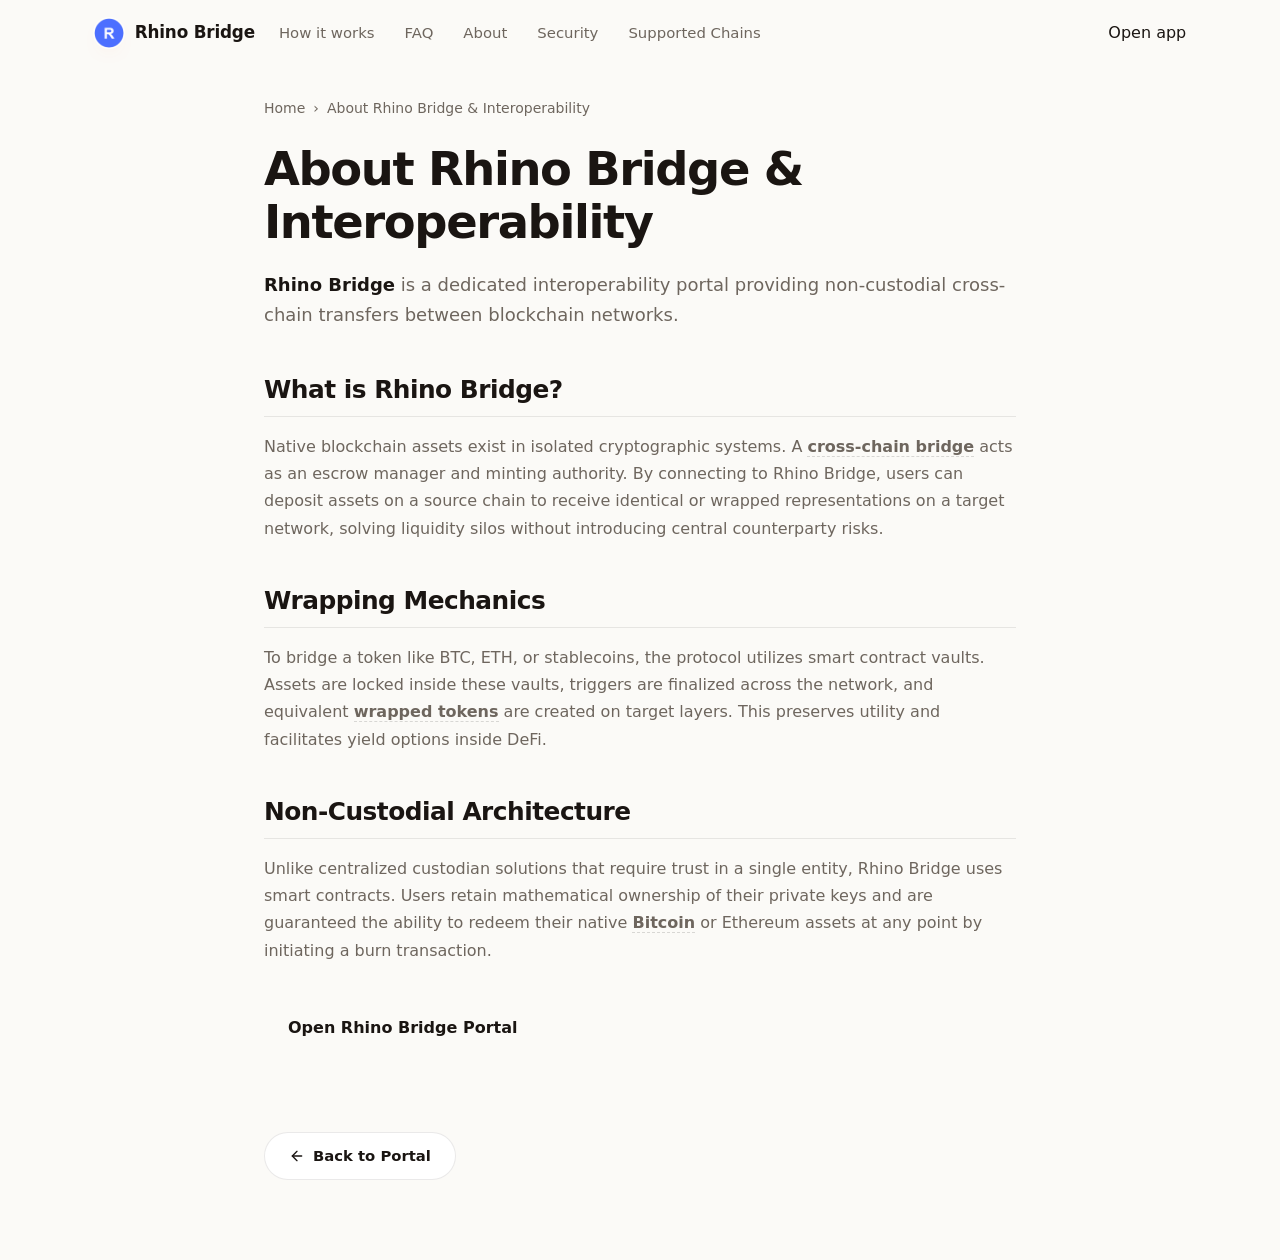
==== commit 77a76b83: "Update" ====
--- a/about/index.html
+++ b/about/index.html
@@ -4,1129 +4,221 @@
   <meta charset="utf-8">
   <meta name="viewport" content="width=device-width, initial-scale=1, viewport-fit=cover">
   <title>About Rhino Bridge & Interoperability</title>
-  <meta name="description" content="<strong>Rhino Bridge</strong> is a dedicated interoperability portal providing non-custodial cross-chain transfers between blockchain networks.">
+  <meta name="description" content="Rhino Bridge is a dedicated interoperability portal providing non-custodial cross-chain transfers between blockchain networks.">
   <link rel="canonical" href="https://rhino-bridge-site.github.io/about/">
   <meta name="robots" content="index,follow">
   <meta property="og:type" content="website">
   <meta property="og:title" content="About Rhino Bridge & Interoperability">
-  <meta property="og:description" content="<strong>Rhino Bridge</strong> is a dedicated interoperability portal providing non-custodial cross-chain transfers between blockchain networks.">
+  <meta property="og:description" content="Rhino Bridge is a dedicated interoperability portal providing non-custodial cross-chain transfers between blockchain networks.">
   <meta property="og:url" content="https://rhino-bridge-site.github.io/about/">
   <meta property="og:image" content="https://rhino-bridge-site.github.io/og-cover.png">
   <meta name="twitter:card" content="summary">
   <meta name="twitter:title" content="About Rhino Bridge & Interoperability">
-  <meta name="twitter:description" content="<strong>Rhino Bridge</strong> is a dedicated interoperability portal providing non-custodial cross-chain transfers between blockchain networks.">
+  <meta name="twitter:description" content="Rhino Bridge is a dedicated interoperability portal providing non-custodial cross-chain transfers between blockchain networks.">
   <link rel="icon" type="image/png" href="../favicon.png">
   <link rel="manifest" href="../site.webmanifest">
   <link rel="apple-touch-icon" href="../favicon.png">
   <style>
 
-
-@charset "UTF-8";
-
-:root {
-  --bg: #faf9f6;
-  --surface: #ffffff;
-  --surface-soft: #fdfdfb;
-  --ink: #1a1614;
-  --muted: #6a625e;
-  --faint: #928a85;
-  --line: rgba(26, 22, 20, 0.09);
-  --line-strong: rgba(26, 22, 20, 0.15);
-  --accent: #ff6b00;
-  --accent-dark: #d85600;
-  --accent-soft: rgba(255, 107, 0, 0.11);
-  --accent-glow: rgba(255, 107, 0, 0.24);
-  --accent-gradient: linear-gradient(135deg, #ff8c00 0%, #ff5500 100%);
-  --accent-gradient-hover: linear-gradient(135deg, #d85600 0%, #b84500 100%);
-  --shadow: 0 30px 80px -44px rgba(26, 22, 20, 0.35);
-  --shadow-soft: 0 18px 48px -34px rgba(26, 22, 20, 0.30);
-  color-scheme: light;
-}
-
-* {
-  box-sizing: border-box;
-}
-
-html,
-body {
-  width: 100%;
-  min-height: 100%;
-  overflow-x: hidden;
-}
-
-body {
-  margin: 0;
-  min-height: 100vh;
-  min-height: 100dvh;
-  background:
-    radial-gradient(circle at 16% 18%, rgba(255, 107, 0, 0.11), transparent 28%),
-    linear-gradient(180deg, var(--bg) 0%, #ffffff 64%, var(--bg) 100%);
-  color: var(--ink);
-  font-family: Inter, ui-sans-serif, system-ui, -apple-system, BlinkMacSystemFont, "Segoe UI", sans-serif;
-  line-height: 1.5;
-  -webkit-font-smoothing: antialiased;
-  text-rendering: optimizeLegibility;
-  display: grid;
-  grid-template-rows: auto 1fr;
-}
-
-a {
-  color: inherit;
-  text-decoration: none;
-}
-
-img {
-  display: block;
-  max-width: 100%;
-}
-
-h1,
-p {
-  margin: 0;
-}
-
-button {
-  font: inherit;
-}
-
-.topbar {
-  position: relative;
-  z-index: 3;
-  width: 100%;
-  min-height: 72px;
-  display: flex;
-  align-items: center;
-  gap: 24px;
-  padding: 18px clamp(18px, 4.2vw, 56px) 10px;
-}
-
-.brand {
-  display: inline-flex;
-  align-items: center;
-  gap: 11px;
-  min-width: 0;
-  color: var(--ink);
-  font-size: 1rem;
-  font-weight: 780;
-  letter-spacing: 0;
-  white-space: nowrap;
-}
-
-.brand img {
-  width: 28px;
-  height: 28px;
-  flex: none;
-  border-radius: 50%;
-  box-shadow: 0 0 0 1px rgba(255, 255, 255, 0.85), 0 8px 18px -12px var(--accent-glow);
-}
-
-.spacer {
-  flex: 1 1 auto;
-}
-
-.nav {
-  display: flex;
-  align-items: center;
-  justify-content: flex-end;
-  gap: clamp(18px, 2.8vw, 34px);
-}
-
-.nav a {
-  color: var(--muted);
-  font-size: 0.93rem;
-  font-weight: 640;
-  letter-spacing: 0;
-  transition: color 160ms ease;
-}
-
-.nav a:hover {
-  color: var(--accent-dark);
-}
-
-.page {
-  min-width: 0;
-  min-height: 0;
-  display: grid;
-  grid-template-rows: minmax(0, 1fr) auto auto;
-}
-
-.hero {
-  width: min(100%, 1210px);
-  min-width: 0;
-  margin: 0 auto;
-  padding: clamp(18px, 3.6vh, 46px) clamp(18px, 4.2vw, 56px) clamp(16px, 3vh, 34px);
-  display: grid;
-  grid-template-columns: minmax(0, 1.02fr) minmax(370px, 0.76fr);
-  align-items: center;
-  gap: clamp(34px, 6vw, 82px);
-}
-
-.copy {
-  min-width: 0;
-  display: flex;
-  align-items: center;
-}
-
-.copy-inner {
-  width: min(100%, 650px);
-}
-
-h1 {
-  color: var(--ink);
-  font-size: clamp(2.9rem, 6.25vw, 5.1rem);
-  line-height: 0.98;
-  font-weight: 830;
-  letter-spacing: 0;
-}
-
-.deck {
-  max-width: 48ch;
-  margin-top: 22px;
-  color: var(--muted);
-  font-size: clamp(1.04rem, 1.35vw, 1.19rem);
-  line-height: 1.62;
-}
-
-.deck strong {
-  color: var(--ink);
-  font-weight: 800;
-  box-shadow: inset 0 -0.38em 0 var(--accent-soft);
-}
-
-.chips {
-  list-style: none;
-  max-width: 650px;
-  margin: 28px 0 0;
-  padding: 0;
-  display: flex;
-  flex-wrap: wrap;
-  gap: 10px;
-}
-
-.chips li {
-  min-height: 40px;
-  display: inline-flex;
-  align-items: center;
-  justify-content: center;
-  padding: 9px 15px;
-  border: 1px solid var(--line);
-  border-radius: 999px;
-  background: rgba(255, 255, 255, 0.78);
-  color: #34475d;
-  font-size: 0.92rem;
-  font-weight: 700;
-  box-shadow: var(--shadow-soft);
-  white-space: nowrap;
-}
-
-.primary {
-  display: inline-flex;
-  align-items: center;
-  justify-content: center;
-  min-height: 56px;
-  border-radius: 17px;
-  background: var(--accent-gradient);
-  color: #ffffff;
-  font-weight: 800;
-  letter-spacing: 0;
-  box-shadow: 0 18px 36px -24px rgba(31, 199, 212, 0.5);
-  transition: transform 180ms ease, box-shadow 180ms ease;
-}
-
-.primary:hover {
-  background: var(--accent-gradient-hover);
-  transform: translateY(-2px);
-  box-shadow: 0 22px 42px -24px rgba(31, 199, 212, 0.6);
-}
-
-.hero-cta {
-  margin-top: 30px;
-  min-width: 176px;
-  padding: 0 28px;
-}
-
-/* ---------- swap card ---------- */
-.card {
-  width: min(100%, 392px);
-  margin: 20px auto 0;
-  padding: 12px;
-  background: var(--surface);
-  border: 1px solid var(--line);
-  border-radius: 22px;
-  box-shadow: var(--shadow);
-  text-align: left;
-  position: relative;
-  z-index: 2;
-}
-.card-head {
-  position: relative;
-  z-index: 1;
-  display: flex;
-  align-items: center;
-  justify-content: space-between;
-  gap: 12px;
-  margin-bottom: 12px;
-}
-.selector,
-.preview-pill {
-  min-height: 34px;
-  display: inline-flex;
-  align-items: center;
-  border-radius: 999px;
-  font-size: 0.82rem;
-  font-weight: 760;
-}
-.selector {
-  padding: 0 13px;
-  border: 1px solid var(--line);
-  background: var(--surface-soft);
-  color: #2c435c;
-}
-.preview-pill {
-  gap: 8px;
-  padding: 0 12px 0 10px;
-  background: var(--accent-soft);
-  color: var(--accent-dark);
-}
-.preview-dot {
-  width: 8px;
-  height: 8px;
-  border-radius: 50%;
-  background: var(--accent);
-  box-shadow: 0 0 0 0 var(--accent-glow);
-  animation: pulse 2.4s ease-out infinite;
-}
-.field {
-  position: relative;
-  padding: 16px 18px;
-  border-radius: 14px;
-  background: var(--surface-soft);
-  border: 1px solid rgba(25, 62, 98, 0.05);
-}
-.field + .field {
-  margin-top: 6px;
-}
-.flabel {
-  display: block;
-  color: var(--muted);
-  font-size: 0.86rem;
-  font-weight: 500;
-  margin-bottom: 12px;
-}
-.frow {
-  display: flex;
-  align-items: flex-end;
-  justify-content: space-between;
-  gap: 12px;
-}
-.fleft {
-  display: flex;
-  flex-direction: column;
-  gap: 14px;
-  min-width: 0;
-}
-.tokpill {
-  align-self: flex-start;
-  display: inline-flex;
-  align-items: center;
-  gap: 8px;
-  padding: 6px 10px 6px 6px;
-  border-radius: 999px;
-  background: var(--surface);
-  border: 1px solid var(--line);
-  font-family: Inter, sans-serif;
-  font-weight: 600;
-  font-size: 0.96rem;
-  box-shadow: 0 1px 0 rgba(20, 16, 8, 0.02);
-  transition: 0.16s;
-  cursor: pointer;
-  color: var(--ink);
-}
-.tokpill:hover {
-  border-color: rgba(255, 107, 0, 0.24);
-  background: var(--surface-soft);
-}
-.tokpill img {
-  width: 22px;
-  height: 22px;
-  border-radius: 50%;
-}
-.tokpill .cv {
-  color: var(--faint);
-  font-size: 0.8em;
-  margin-left: 1px;
-}
-.amt {
-  font-weight: 600;
-  font-size: 2rem;
-  line-height: 1;
-  letter-spacing: -0.02em;
-  color: var(--ink);
-  font-variant-numeric: tabular-nums;
-}
-.usd {
-  color: var(--faint);
-  font-size: 0.95rem;
-  white-space: nowrap;
-  font-variant-numeric: tabular-nums;
-}
-.switch {
-  position: absolute;
-  left: 50%;
-  top: 50%;
-  transform: translate(-50%, -50%);
-  width: 38px;
-  height: 38px;
-  border-radius: 50%;
-  z-index: 3;
-  background: var(--surface);
-  border: 4px solid var(--surface);
-  box-shadow: 0 0 0 1px var(--line), 0 8px 18px -10px rgba(16, 32, 51, 0.5);
-  display: grid;
-  place-items: center;
-  color: var(--ink);
-  transition: transform 0.25s ease, box-shadow 0.2s ease;
-  cursor: pointer;
-}
-.switch svg {
-  width: 17px;
-  height: 17px;
-  color: var(--accent-dark);
-  transition: transform 0.25s ease;
-  display: block;
-}
-.switch:hover {
-  transform: translate(-50%, -50%) rotate(180deg);
-  box-shadow: 0 0 0 1px rgba(255, 107, 0, 0.24), 0 12px 22px -10px rgba(16, 32, 51, 0.55);
-}
-.switch.is-swapped svg {
-  transform: rotate(180deg);
-}
-.route {
-  position: relative;
-  height: 0;
-}
-.cta {
-  display: flex;
-  align-items: center;
-  justify-content: center;
-  gap: 8px;
-  width: 100%;
-  margin-top: 10px;
-  min-height: 54px;
-  border-radius: 14px;
-  background: var(--accent-gradient);
-  color: #fff;
-  font-weight: 600;
-  font-size: 1.02rem;
-  letter-spacing: -0.01em;
-  box-shadow: 0 14px 28px -16px rgba(31, 199, 212, 0.45);
-  transition: transform 0.18s ease, box-shadow 0.18s ease;
-}
-.cta:hover {
-  background: var(--accent-gradient-hover);
-  transform: translateY(-1px);
-  box-shadow: 0 20px 34px -16px rgba(31, 199, 212, 0.55);
-}
-
-.texture-band {
-  width: 100%;
-  height: 46px;
-  overflow: hidden;
-  display: flex;
-  align-items: stretch;
-  justify-content: center;
-  gap: 10px;
-  padding: 0 clamp(18px, 4.2vw, 56px);
-  opacity: 0.88;
-}
-
-.texture-band span {
-  width: min(31vw, 390px);
-  border: 1px solid rgba(255, 107, 0, 0.12);
-  border-bottom: 0;
-  border-radius: 22px 22px 0 0;
-  background:
-    linear-gradient(135deg, rgba(255, 107, 0, 0.12) 25%, transparent 25%) 0 0 / 22px 22px,
-    linear-gradient(225deg, rgba(255, 107, 0, 0.06) 25%, transparent 25%) 0 0 / 22px 22px,
-    rgba(255, 255, 255, 0.68);
-}
-
-.footer {
-  width: 100%;
-  padding: 32px 20px;
-  text-align: center;
-  color: var(--muted);
-  font-size: 0.86rem;
-  z-index: 2;
-  position: relative;
-}
-.footer p {
-  margin: 0;
-  font-weight: 540;
-}
-
-@keyframes pulse {
-  0% {
-    box-shadow: 0 0 0 0 var(--accent-glow);
-  }
-
-  70% {
-    box-shadow: 0 0 0 9px rgba(31, 199, 212, 0);
-  }
-
-  100% {
-    box-shadow: 0 0 0 0 rgba(31, 199, 212, 0);
-  }
-}
-
-@media (min-width: 901px) {
-  body {
-    min-height: 100vh;
-    min-height: 100dvh;
-  }
-
-  h1 {
-    font-size: clamp(4rem, 6.25vw, 5.1rem);
-  }
-}
-
-@media (min-width: 901px) and (max-height: 760px) {
-  .topbar {
-    min-height: 60px;
-    padding-top: 12px;
-  }
-
-  .hero {
-    padding-top: 14px;
-    padding-bottom: 12px;
-    gap: clamp(28px, 5vw, 64px);
-  }
-
-  .deck {
-    margin-top: 16px;
-    line-height: 1.52;
-  }
-
-  .chips {
-    margin-top: 20px;
-  }
-
-  .hero-cta {
-    margin-top: 22px;
-  }
-
-  .token-panel {
-    min-height: 108px;
-    padding: 15px 17px;
-  }
-
-  .token-row {
-    margin-top: 16px;
-  }
-
-  .texture-band {
-    height: 34px;
-  }
-
-  .footer {
-    padding-top: 7px;
-    padding-bottom: 11px;
-  }
-}
-
-@media (max-width: 900px) {
-  body {
-    overflow-y: auto;
-  }
-
-  .topbar {
-    min-height: 64px;
-    padding: 15px 18px 8px;
-    gap: 12px;
-  }
-
-  .nav {
-    position: absolute;
-    width: 1px;
-    height: 1px;
-    overflow: hidden;
-    clip: rect(0 0 0 0);
-    white-space: nowrap;
-  }
-
-  .page {
-    display: block;
-  }
-
-  .hero {
-    padding: 22px 18px 24px;
-    grid-template-columns: 1fr;
-    gap: 30px;
-  }
-
-  .copy-inner,
-  .deck {
-    max-width: none;
-  }
-
-  h1 {
-    font-size: clamp(3.05rem, 16vw, 4.4rem);
-  }
-
-  .deck {
-    margin-top: 16px;
-    font-size: 1.02rem;
-    line-height: 1.58;
-  }
-
-  .chips {
-    margin-top: 22px;
-    gap: 8px;
-  }
-
-  .chips li {
-    min-height: 38px;
-    padding: 8px 12px;
-    font-size: 0.86rem;
-  }
-
-  .hero-cta {
-    width: 100%;
-    margin-top: 24px;
-  }
-
-  .swap-card {
-    width: 100%;
-    justify-self: stretch;
-    padding: 14px;
-    border-radius: 20px;
-  }
-
-  .route {
-    grid-template-columns: 1fr;
-  }
-
-  .token-panel {
-    min-height: 108px;
-    padding: 16px;
-  }
-
-  .token-panel:first-child {
-    border-radius: 18px 18px 12px 12px;
-  }
-
-  .token-panel:last-child {
-    border-radius: 12px 12px 18px 18px;
-  }
-
-  .switch {
-    width: 46px;
-    height: 46px;
-  }
-
-  .switch span {
-    transform: rotate(90deg);
-  }
-
-  .switch.is-swapped span {
-    transform: rotate(270deg);
-  }
-
-  .route-meta {
-    grid-template-columns: auto 1fr auto;
-    gap: 8px;
-    font-size: 0.78rem;
-  }
-
-  .footer {
-    padding: 12px 18px 18px;
-    display: grid;
-    justify-items: center;
-    text-align: center;
-  }
-}
-
-@media (max-width: 430px) {
-  .topbar {
-    padding-left: 16px;
-    padding-right: 16px;
-  }
-
-  .hero {
-    padding-left: 16px;
-    padding-right: 16px;
-  }
-
-  h1 {
-    font-size: clamp(2.75rem, 15vw, 3.55rem);
-  }
-
-  .chips {
-    display: grid;
-    grid-template-columns: 1fr;
-  }
-
-  .chips li {
-    justify-content: flex-start;
-  }
-
-  .card-head {
-    align-items: flex-start;
-  }
-
-  .route-meta {
-    grid-template-columns: 1fr;
-    justify-items: start;
-    gap: 7px;
-    padding-top: 8px;
-    padding-bottom: 4px;
-  }
-
-  .hop-line {
-    width: 100%;
-  }
-
-  .texture-band {
-    height: 34px;
-    gap: 8px;
-  }
-}
-
-@media (prefers-reduced-motion: reduce) {
-  *,
-  *::before,
-  *::after {
-    animation-duration: 0.01ms !important;
-    animation-iteration-count: 1 !important;
-    scroll-behavior: auto !important;
-    transition-duration: 0.01ms !important;
-  }
-}
-
-/* ---------- PREMIUM CENTERING, OVERLAYS AND DECORATIVE FLOWS ---------- */
-
-a.inline, a.inline:hover, a.inline:focus, a.inline:active {
-  color: inherit !important;
-  text-decoration: none !important;
-  font-weight: inherit !important;
-  cursor: inherit !important;
-}
-
-.bg {
-  position: fixed;
-  inset: 0;
-  z-index: 0;
-  pointer-events: none;
-  overflow: hidden;
-}
-.bg .glow {
-  position: absolute;
-  inset: 0;
-  background:
-    radial-gradient(700px 500px at 50% 42%, rgba(255, 107, 0, 0.12), transparent 65%),
-    radial-gradient(1000px 600px at 85% -5%, rgba(255, 140, 0, 0.08), transparent 60%),
-    radial-gradient(800px 500px at -5% 5%, rgba(255, 107, 0, 0.06), transparent 60%);
-}
-.bg .grid {
-  position: absolute;
-  inset: -2px;
-  background-image:
-    linear-gradient(rgba(25, 62, 98, 0.038) 1px, transparent 1px),
-    linear-gradient(90deg, rgba(25, 62, 98, 0.038) 1px, transparent 1px);
-  background-size: 128px 128px;
-  -webkit-mask-image: radial-gradient(120% 100% at 50% 30%, #000 52%, transparent 92%);
-  mask-image: radial-gradient(120% 100% at 50% 30%, #000 52%, transparent 92%);
-}
-
-.centered-hero {
-  display: flex !important;
-  flex-direction: column !important;
-  align-items: center !important;
-  text-align: center !important;
-  grid-template-columns: none !important;
-  width: min(100%, 780px) !important;
-  margin: 0 auto !important;
-  padding-top: clamp(16px, 3.2vh, 32px) !important;
-  gap: 0 !important;
-}
-.centered-hero h1 {
-  font-size: clamp(2.2rem, 4.5vw, 3.2rem) !important;
-  line-height: 1.05 !important;
-  font-weight: 800 !important;
-  letter-spacing: -0.025em !important;
-  margin: 0 !important;
-}
-.centered-hero .sub {
-  margin-top: 10px !important;
-  max-width: 52ch !important;
-  color: var(--muted) !important;
-  font-size: clamp(0.95rem, 1.2vw, 1.08rem) !important;
-  line-height: 1.5 !important;
-}
-.centered-hero .sub strong {
-  color: var(--ink) !important;
-  font-weight: 700 !important;
-}
-.centered-hero .avail {
-  display: inline-flex !important;
-  align-items: center !important;
-  gap: 8px !important;
-  margin: 12px 0 0 !important;
-  font-size: 0.88rem !important;
-  color: var(--faint) !important;
-}
-.centered-hero .avail .dot {
-  width: 7px !important;
-  height: 7px !important;
-  border-radius: 50% !important;
-  background: #16A34A !important;
-  box-shadow: 0 0 0 4px rgba(22, 163, 74, 0.14) !important;
-}
-.centered-hero .avail b {
-  color: var(--ink) !important;
-  font-weight: 600 !important;
-}
-.centered-hero .swap-card {
-  width: min(100%, 420px) !important;
-  margin: 20px auto 0 !important;
-  justify-self: center !important;
-}
-
-/* ---------- SEO DETAILS WRAPPER ---------- */
-
-/* ---------- COLLAPSIBLE FAQ ACCORDIONS ---------- */
-.faq-container {
-  margin-top: 24px;
-  width: min(100%, 540px);
-  display: flex;
-  flex-direction: column;
-  gap: 8px;
-  position: relative;
-  z-index: 2;
-}
-.faq-item {
-  width: 100%;
-  background: var(--surface);
-  border: 1px solid var(--line);
-  border-radius: 14px;
-  text-align: left;
-  overflow: hidden;
-  box-shadow: var(--shadow-soft);
-  transition: border-color 0.16s ease, box-shadow 0.16s ease;
-}
-.faq-item:hover {
-  border-color: rgba(25, 62, 98, 0.22);
-  box-shadow: 0 4px 12px -8px rgba(20, 64, 105, 0.2);
-}
-.faq-item summary::-webkit-details-marker {
-  display: none;
-}
-.faq-item summary {
-  list-style: none;
-  outline: none;
-  padding: 14px 18px;
-  font-family: var(--ui, inherit);
-  font-size: 0.94rem;
-  font-weight: 700;
-  color: var(--ink);
-  cursor: pointer;
-  display: flex;
-  align-items: center;
-  justify-content: space-between;
-}
-.faq-item summary::after {
-  content: "+";
-  font-size: 1.15rem;
-  color: var(--accent);
-  transition: transform 0.2s ease;
-  font-weight: 500;
-}
-.faq-item[open] summary::after {
-  content: "−"; /* Literal Unicode Minus Sign */
-}
-
-/* ---------- LAUNCH BUTTON HEADER STYLING ---------- */
-.launch-btn {
-  display: inline-flex;
-  align-items: center;
-  justify-content: center;
-  min-height: 38px;
-  padding: 0 16px;
-  border-radius: 11px;
-  background: var(--accent-gradient) !important;
-  color: #ffffff !important;
-  font-size: 0.88rem;
-  font-weight: 600;
-  transition: all 180ms ease;
-  margin-left: 12px;
-  border: 1px solid rgba(255, 255, 255, 0.08);
-  box-shadow: 0 4px 12px -4px rgba(255, 107, 0, 0.24);
-}
-.launch-btn:hover {
-  background: var(--accent-gradient-hover) !important;
-  transform: translateY(-1px);
-  box-shadow: 0 8px 18px -10px rgba(31, 199, 212, 0.55);
-}
-.faq-answer {
-  padding: 0 18px 16px;
-  cursor: default;
-}
-.faq-answer p {
-  margin: 0;
-  font-size: 0.92rem;
-  line-height: 1.6;
-  color: var(--muted);
-}
-.faq-answer p b {
-  color: var(--ink);
-  font-weight: 600;
-}
-
-/* ---------- DOCUMENTATION SILO LAYOUTS ---------- */
-
-body.doc-body {
-  height: auto;
-  overflow: auto;
-  grid-template-rows: auto 1fr auto;
-  background:
-    radial-gradient(700px 500px at 80% -10%, rgba(255, 107, 0, 0.11), transparent 60%),
-    linear-gradient(180deg, var(--bg) 0%, #ffffff 64%, var(--bg) 100%);
-}
-.doc-layout {
-  display: grid;
-  grid-template-columns: 260px 1fr;
-  width: min(100%, 1200px);
-  margin: 0 auto;
-  gap: 40px;
-  padding: 24px clamp(18px, 4.2vw, 56px) clamp(24px, 4vh, 60px);
-  align-items: start;
-  position: relative;
-  z-index: 2;
-}
-.sidebar {
-  position: sticky;
-  top: 30px;
-  display: flex;
-  flex-direction: column;
-  gap: 22px;
-  background: var(--surface);
-  border: 1px solid var(--line);
-  border-radius: 20px;
-  padding: 22px;
-  box-shadow: var(--shadow-soft);
-}
-.sidebar-title {
-  font-size: 0.74rem;
-  font-weight: 700;
-  color: var(--faint);
-  text-transform: uppercase;
-  letter-spacing: 0.08em;
-}
-.sidebar-menu {
-  display: flex;
-  flex-direction: column;
-  gap: 5px;
-}
-.sidebar-menu a {
-  display: flex;
-  align-items: center;
-  font-size: 0.92rem;
-  color: var(--muted);
-  padding: 8px 12px;
-  border-radius: 12px;
-  transition: all 0.16s ease;
-  font-weight: 550;
-}
-.sidebar-menu a:hover {
-  color: var(--ink);
-  background: var(--surface-soft);
-}
-.sidebar-menu a.active {
-  color: var(--ink);
-  background: var(--surface-soft);
-  font-weight: 700;
-  box-shadow: inset 3px 0 0 var(--accent);
-}
-.doc-content {
-  background: var(--surface);
-  border: 1px solid var(--line);
-  border-radius: 22px;
-  padding: clamp(24px, 5vw, 44px);
-  box-shadow: var(--shadow);
-  text-align: left;
-}
-.doc-content h1 {
-  font-size: clamp(2rem, 4.5vw, 2.8rem);
-  line-height: 1.05;
-  font-weight: 700;
-  letter-spacing: -0.02em;
-  margin-top: 0;
-  margin-bottom: 22px;
-  color: var(--ink);
-}
-.doc-content h2 {
-  font-size: clamp(1.3rem, 2.5vw, 1.6rem);
-  color: var(--ink);
-  margin-top: 36px;
-  margin-bottom: 16px;
-  font-weight: 700;
-  border-bottom: 1px solid var(--line);
-  padding-bottom: 8px;
-  letter-spacing: -0.01em;
-}
-.doc-content p {
-  color: var(--muted);
-  font-size: 0.98rem;
-  line-height: 1.6;
-  margin-top: 0;
-  margin-bottom: 18px;
-}
-.doc-content p b {
-  color: var(--ink);
-  font-weight: 600;
-}
-.doc-content ul, .doc-content ol {
-  margin-top: 0;
-  margin-bottom: 18px;
-  padding-left: 20px;
-}
-.doc-content li {
-  color: var(--muted);
-  font-size: 0.94rem;
-  line-height: 1.55;
-  margin-bottom: 8px;
-  list-style: disc;
-}
-.doc-cta {
-  display: inline-flex;
-  align-items: center;
-  justify-content: center;
-  gap: 8px;
-  min-height: 48px;
-  padding: 0 24px;
-  border-radius: 12px;
-  background: var(--accent-gradient);
-  color: #fff;
-  font-size: 0.96rem;
-  font-weight: 600;
-  box-shadow: 0 10px 20px -10px rgba(31, 199, 212, 0.4);
-  transition: transform .16s ease, box-shadow .16s ease;
-  margin-top: 24px;
-}
-.doc-cta:hover {
-  background: var(--accent-gradient-hover);
-  transform: translateY(-1px);
-  box-shadow: 0 15px 25px -10px rgba(31, 199, 212, 0.5);
-}
-.doc-table-wrap {
-  overflow-x: auto;
-  margin: 22px 0;
-  border: 1px solid var(--line);
-  border-radius: 14px;
-  background: var(--surface-soft);
-}
-.doc-table {
-  width: 100%;
-  border-collapse: collapse;
-  text-align: left;
-  font-size: 0.92rem;
-}
-.doc-table th, .doc-table td {
-  padding: 12px 16px;
-  border-bottom: 1px solid var(--line);
-}
-.doc-table th {
-  background: rgba(25, 62, 98, 0.05);
-  color: var(--ink);
-  font-weight: 600;
-  font-size: 0.82rem;
-  text-transform: uppercase;
-  letter-spacing: 0.05em;
-}
-.doc-table tr:last-child td {
-  border-bottom: none;
-}
-.doc-table td {
-  color: var(--muted);
-}
-.doc-table td strong {
-  color: var(--ink);
-}
-
-@media (max-width: 900px) {
-  .doc-layout {
-    grid-template-columns: 1fr;
-    gap: 24px;
-    padding-top: 20px;
-  }
-  .sidebar {
-    position: static;
-  }
-}
-
-/* ---------- FEATURES GRID ---------- */
-.section-title {
-  font-size: 1.35rem;
-  font-weight: 800;
-  color: var(--ink);
-  margin-top: 36px;
-  margin-bottom: 16px;
-  text-align: left;
-  width: 100%;
-  max-width: 540px;
-  padding-left: 4px;
-  letter-spacing: -0.01em;
-}
-.features-grid {
-  display: grid;
-  grid-template-columns: 1fr;
-  gap: 12px;
-  width: min(100%, 540px);
-  margin-bottom: 28px;
-  text-align: left;
-  position: relative;
-  z-index: 2;
-}
-.feature-card {
-  background: var(--surface);
-  border: 1px solid var(--line);
-  border-radius: 16px;
-  padding: 16px 20px;
-  box-shadow: var(--shadow-soft);
-  transition: border-color 0.16s ease, box-shadow 0.16s ease;
-  display: flex;
-  flex-direction: column;
-  gap: 6px;
-}
-.feature-card:hover {
-  border-color: rgba(25, 62, 98, 0.22);
-  box-shadow: 0 4px 12px -8px rgba(20, 64, 105, 0.2);
-}
-.feature-icon {
-  font-size: 1.4rem;
-  margin-bottom: 2px;
-}
-.feature-card h3 {
-  font-size: 1.02rem;
-  font-weight: 750;
-  color: var(--ink);
-  margin: 0;
-}
-.feature-card p {
-  font-size: 0.88rem;
-  line-height: 1.5;
-  color: var(--muted);
-  margin: 0;
-}
-.feature-card p b {
-  color: var(--ink);
-  font-weight: 600;
-}
-
-
-
-
+  :root{
+    --bg:#FBFAF7; --panel:#FFFFFF; --field:#F7F4EE;
+    --ink:#1A1512; --muted:#6E665E; --faint:#9C958B;
+    --line:rgba(26,21,18,.09); --line-2:rgba(26,21,18,.05);
+    --accent:#FF6B00; --accent-ink:#BE4F00; --accent-soft:rgba(255,107,0,.10);
+    --pos:#15A34A;
+    --radius:22px; --radius-sm:14px;
+    --shadow-card:0 1px 0 rgba(26,21,18,.03), 0 34px 64px -30px rgba(58,38,12,.32), 0 10px 24px -18px rgba(58,38,12,.20);
+    --shadow-soft:0 1px 0 rgba(26,21,18,.02), 0 20px 44px -32px rgba(58,38,12,.30);
+    --ui:"Space Grotesk",-apple-system,system-ui,sans-serif;
+    --body:"Inter",-apple-system,system-ui,sans-serif;
+  }
+  *{box-sizing:border-box}
+  html,body{margin:0; overflow-x:hidden}
+  body{
+    background:var(--bg); color:var(--ink); font-family:var(--body); line-height:1.5;
+    -webkit-font-smoothing:antialiased; text-rendering:optimizeLegibility; position:relative;
+  }
+  a{color:inherit; text-decoration:none}
+  a.cite{color:inherit; text-decoration:none; border-bottom:1px dotted transparent; transition:border-color .15s ease}
+  a.cite:hover{border-bottom-color:var(--faint)}
+  img{display:block; max-width:100%}
+  button{font:inherit; cursor:pointer; border:none; background:none; color:inherit}
+  h1,h2,h3,p{margin:0}
+
+  /* ---------- texture background (no external assets) ---------- */
+  .bg{position:fixed; inset:0; z-index:0; pointer-events:none; overflow:hidden}
+  .bg .glow{
+    position:absolute; inset:0;
+    background:
+      radial-gradient(680px 460px at 50% 34%, rgba(255,107,0,.10), transparent 64%),
+      radial-gradient(900px 540px at 88% -6%, rgba(255,140,0,.07), transparent 60%),
+      radial-gradient(760px 480px at -4% 4%, rgba(255,107,0,.05), transparent 60%);
+  }
+  .bg .grid{
+    position:absolute; inset:-2px;
+    background-image:
+      linear-gradient(rgba(26,21,18,.040) 1px, transparent 1px),
+      linear-gradient(90deg, rgba(26,21,18,.040) 1px, transparent 1px);
+    background-size:130px 130px;
+    -webkit-mask-image:radial-gradient(120% 80% at 50% 16%, #000 46%, transparent 90%);
+            mask-image:radial-gradient(120% 80% at 50% 16%, #000 46%, transparent 90%);
+  }
+
+  /* ---------- top bar ---------- */
+  .topbar{
+    position:relative; z-index:5; display:flex; align-items:center; gap:24px;
+    width:min(100%,1200px); margin:0 auto; padding:18px clamp(18px,4.2vw,56px) 10px;
+  }
+  .brand{display:inline-flex; align-items:center; gap:11px; font-family:var(--ui); font-weight:600; font-size:1.05rem; letter-spacing:-.01em}
+  .brand img{width:30px; height:30px; border-radius:50%; box-shadow:0 0 0 1px rgba(255,255,255,.8), 0 8px 18px -12px rgba(255,107,0,.5)}
+  .spacer{flex:1}
+  .nav{display:flex; align-items:center; gap:clamp(16px,2.6vw,30px)}
+  .nav a{font-family:var(--ui); font-weight:500; font-size:.93rem; color:var(--muted); transition:color .16s ease}
+  .nav a:hover{color:var(--accent-ink)}
+
+  /* ---------- shared section frame ---------- */
+  .wrap{position:relative; z-index:2; width:min(100%,1200px); margin:0 auto; padding:0 clamp(18px,4.2vw,56px)}
+  .sec{padding-top:clamp(48px,7vh,88px); padding-bottom:clamp(48px,7vh,88px)}
+  .sec-head{max-width:62ch; margin:0 0 clamp(26px,4vh,40px)}
+  .eyebrow{
+    display:inline-flex; align-items:center; gap:9px; font-family:var(--ui); font-weight:600;
+    font-size:.78rem; letter-spacing:.14em; text-transform:uppercase; color:var(--accent-ink);
+  }
+  .eyebrow .dot{width:7px; height:7px; border-radius:50%; background:var(--accent); box-shadow:0 0 0 4px var(--accent-soft)}
+  .eyebrow svg{width:15px; height:15px}
+  .h2{margin-top:14px; font-family:var(--ui); font-weight:700; color:var(--ink); font-size:clamp(1.9rem,3.4vw,2.7rem); line-height:1.04; letter-spacing:-.02em}
+  .sec-head p{margin-top:14px; color:var(--muted); font-size:clamp(1rem,1.3vw,1.12rem); line-height:1.6}
+
+  /* ---------- hero ---------- */
+  .hero{
+    display:grid; grid-template-columns:minmax(0,1.05fr) minmax(360px,.78fr);
+    align-items:center; gap:clamp(34px,6vw,80px); padding-top:clamp(18px,3vh,40px); padding-bottom:clamp(30px,5vh,56px);
+  }
+  .copy{min-width:0}
+  .hero h1{
+    margin:16px 0 0; font-family:var(--ui); font-weight:700; color:var(--ink);
+    font-size:clamp(3rem,6.4vw,5.2rem); line-height:.98; letter-spacing:-.03em;
+  }
+  .deck{max-width:44ch; margin:20px 0 0; color:var(--muted); font-size:clamp(1.04rem,1.35vw,1.18rem); line-height:1.6}
+  .deck strong{color:var(--ink); font-weight:600; box-shadow:inset 0 -.36em 0 var(--accent-soft)}
+  .chips{list-style:none; margin:26px 0 0; padding:0; display:flex; flex-wrap:wrap; gap:9px}
+  .chips li{
+    display:inline-flex; align-items:center; gap:7px; min-height:38px; padding:8px 14px;
+    border:1px solid var(--line); border-radius:999px; background:rgba(255,255,255,.7);
+    font-family:var(--ui); font-weight:500; font-size:.88rem; color:var(--ink);
+  }
+  .chips li::before{content:""; width:6px; height:6px; border-radius:50%; background:var(--accent)}
+  .cta-row{display:flex; flex-wrap:wrap; align-items:center; gap:14px; margin:30px 0 0}
+  .primary{
+    display:inline-flex; align-items:center; justify-content:center; gap:9px; min-height:54px; padding:0 28px;
+    border-radius:14px; background:var(--ink); color:#fff; font-family:var(--ui); font-weight:600; font-size:1.02rem;
+    letter-spacing:-.01em; box-shadow:0 16px 30px -16px rgba(26,21,18,.7); transition:transform .18s ease, box-shadow .18s ease, filter .18s ease;
+  }
+  .primary:hover{transform:translateY(-1px); filter:brightness(1.08); box-shadow:0 22px 38px -16px rgba(26,21,18,.8)}
+  .primary svg{width:17px; height:17px}
+  .ghost{display:inline-flex; align-items:center; gap:7px; font-family:var(--ui); font-weight:600; font-size:.98rem; color:var(--muted); transition:color .16s ease}
+  .ghost:hover{color:var(--accent-ink)}
+  .ghost svg{width:15px; height:15px}
+
+  /* ---------- preview card ---------- */
+  .card{
+    width:min(100%,396px); margin:0 0 0 auto; padding:14px; background:var(--panel);
+    border:1px solid var(--line); border-radius:var(--radius); box-shadow:var(--shadow-card); position:relative;
+  }
+  .card::before{content:""; position:absolute; inset:0 0 auto; height:1px; border-radius:var(--radius) var(--radius) 0 0;
+    background:linear-gradient(90deg, transparent, rgba(255,107,0,.35), transparent)}
+  .card-head{display:flex; align-items:center; justify-content:space-between; padding:2px 6px 12px}
+  .card-head .ct{font-family:var(--ui); font-weight:600; font-size:1.04rem; letter-spacing:-.01em}
+  .pill{display:inline-flex; align-items:center; gap:7px; padding:5px 11px 5px 9px; border-radius:999px; background:var(--accent-soft); color:var(--accent-ink); font-family:var(--ui); font-weight:600; font-size:.76rem}
+  .pill .pdot{width:7px; height:7px; border-radius:50%; background:var(--accent); animation:pulse 2.4s ease-out infinite}
+  .field{position:relative; padding:15px 17px; border-radius:var(--radius-sm); background:var(--field); border:1px solid var(--line-2)}
+  .field + .field{margin-top:6px}
+  .flabel{display:block; color:var(--muted); font-size:.82rem; font-weight:500; margin-bottom:12px}
+  .frow{display:flex; align-items:center; justify-content:space-between; gap:12px}
+  .tokpill{
+    display:inline-flex; align-items:center; gap:8px; padding:6px 12px 6px 6px; border-radius:999px;
+    background:var(--panel); border:1px solid var(--line); font-family:var(--ui); font-weight:600; font-size:.98rem;
+    box-shadow:0 1px 0 rgba(26,21,18,.02); transition:.16s;
+  }
+  .tokpill:hover{border-color:rgba(255,107,0,.3)}
+  .tokpill img{width:24px; height:24px; border-radius:50%}
+  .tokpill .cv{color:var(--faint); font-size:.8em; margin-left:1px}
+  .ghostval{color:var(--faint); font-size:.9rem; font-weight:450; white-space:nowrap}
+  .route{position:relative; height:0}
+  .switch{
+    position:absolute; left:50%; top:50%; transform:translate(-50%,-50%); width:40px; height:40px; border-radius:50%; z-index:3;
+    background:var(--panel); border:4px solid var(--panel); box-shadow:0 0 0 1px var(--line), 0 8px 18px -10px rgba(58,38,12,.45);
+    display:grid; place-items:center; color:var(--accent-ink); transition:transform .25s ease, box-shadow .2s ease;
+  }
+  .switch svg{width:17px; height:17px}
+  .switch:hover{transform:translate(-50%,-50%) rotate(180deg); box-shadow:0 0 0 1px rgba(255,107,0,.3), 0 12px 22px -10px rgba(58,38,12,.5)}
+  .meta-strip{display:flex; align-items:center; gap:8px; margin-top:8px; padding:11px 14px; border-radius:12px; background:var(--field); color:var(--muted); font-size:.82rem}
+  .meta-strip svg{width:15px; height:15px; color:var(--accent-ink); flex:none}
+  .cta{
+    display:flex; align-items:center; justify-content:center; gap:8px; width:100%; margin-top:8px; min-height:52px;
+    border-radius:14px; background:var(--ink); color:#fff; font-family:var(--ui); font-weight:600; font-size:1rem;
+    letter-spacing:-.01em; box-shadow:0 14px 28px -16px rgba(26,21,18,.65); transition:transform .18s ease, filter .18s ease;
+  }
+  .cta:hover{transform:translateY(-1px); filter:brightness(1.08)}
+  .note{margin:11px 0 2px; text-align:center; color:var(--faint); font-size:.78rem}
+
+  /* ---------- how it works (steps) ---------- */
+  .steps{display:grid; grid-template-columns:repeat(3,1fr); gap:14px}
+  .step{position:relative; padding:24px 22px; background:var(--panel); border:1px solid var(--line); border-radius:18px; box-shadow:var(--shadow-soft)}
+  .step .num{font-family:var(--ui); font-weight:700; font-size:.92rem; color:var(--accent-ink); letter-spacing:.02em}
+  .step h3{margin:12px 0 8px; font-family:var(--ui); font-weight:600; font-size:1.12rem; color:var(--ink); letter-spacing:-.01em}
+  .step p{color:var(--muted); font-size:.94rem; line-height:1.55}
+
+  /* ---------- benefits ---------- */
+  .benefits{display:grid; grid-template-columns:repeat(3,1fr); gap:14px}
+  .ben{padding:24px 22px; background:var(--panel); border:1px solid var(--line); border-radius:18px; box-shadow:var(--shadow-soft)}
+  .ben .ico{width:42px; height:42px; border-radius:12px; display:grid; place-items:center; background:var(--ink); color:#fff; margin-bottom:14px}
+  .ben .ico svg{width:20px; height:20px}
+  .ben h3{font-family:var(--ui); font-weight:600; font-size:1.1rem; color:var(--ink); letter-spacing:-.01em}
+  .ben p{margin-top:8px; color:var(--muted); font-size:.94rem; line-height:1.55}
+
+  /* ---------- FAQ (2-col, open) ---------- */
+  .faq{display:grid; grid-template-columns:minmax(0,.82fr) minmax(0,1.18fr); gap:clamp(28px,5vw,64px); align-items:start}
+  .faq-aside{position:sticky; top:30px}
+  .faq-aside .h2{font-size:clamp(1.7rem,2.8vw,2.2rem)}
+  .faq-aside p{margin:12px 0 22px; color:var(--muted); font-size:1rem; line-height:1.6}
+  .faq-list{display:grid; gap:12px}
+  .qa{padding:20px 22px; background:var(--panel); border:1px solid var(--line); border-radius:16px; box-shadow:var(--shadow-soft)}
+  .qa .qn{font-family:var(--ui); font-weight:700; font-size:.82rem; color:var(--accent-ink); letter-spacing:.04em}
+  .qa h3{margin:8px 0 8px; font-family:var(--ui); font-weight:600; font-size:1.06rem; color:var(--ink); letter-spacing:-.01em}
+  .qa p{color:var(--muted); font-size:.95rem; line-height:1.6}
+  .qa a{color:var(--accent-ink); font-weight:600; box-shadow:inset 0 -.34em 0 var(--accent-soft)}
+
+  /* ---------- related ---------- */
+  .related{display:grid; grid-template-columns:repeat(3,1fr); gap:14px}
+  .rel{display:flex; flex-direction:column; gap:7px; padding:22px; background:var(--panel); border:1px solid var(--line); border-radius:16px; box-shadow:var(--shadow-soft); transition:transform .16s ease, border-color .16s ease}
+  .rel:hover{transform:translateY(-2px); border-color:rgba(255,107,0,.3)}
+  .rel .rt{display:flex; align-items:center; justify-content:space-between; gap:10px; font-family:var(--ui); font-weight:600; font-size:1.05rem; color:var(--ink); letter-spacing:-.01em}
+  .rel .rt svg{width:16px; height:16px; color:var(--accent-ink); flex:none}
+  .rel p{color:var(--muted); font-size:.9rem; line-height:1.5}
+
+  /* ---------- footer ---------- */
+  .footer{position:relative; z-index:2; border-top:1px solid var(--line); margin-top:8px}
+  .footer .wrap{padding-top:26px; padding-bottom:34px; text-align:center; color:var(--faint); font-size:.84rem}
+  .footer b{color:var(--muted); font-weight:600}
+
+  @keyframes pulse{0%{box-shadow:0 0 0 0 var(--accent-soft)} 70%{box-shadow:0 0 0 8px rgba(255,107,0,0)} 100%{box-shadow:0 0 0 0 rgba(255,107,0,0)}}
+
+  @media (max-width:920px){
+    .nav{display:none}
+    .hero{grid-template-columns:1fr; gap:30px}
+    .card{margin:0 auto}
+    .hero h1{font-size:clamp(2.8rem,12vw,3.8rem)}
+    .deck{max-width:none}
+    .steps,.benefits,.related{grid-template-columns:1fr}
+    .faq{grid-template-columns:1fr; gap:26px}
+    .faq-aside{position:static}
+  }
+  @media (max-width:430px){
+    .chips{gap:7px}
+    .primary,.ghost{width:100%; justify-content:center}
+  }
+  @media (prefers-reduced-motion:reduce){*{animation-duration:.01ms!important; transition-duration:.01ms!important}}
   
 
 /* --- Satellite Layout Styles (Appended dynamically by Builder) --- */
@@ -1511,9 +603,5 @@
       Back to Portal
     </a>
   </main>
-
-  <footer class="footer">
-    <p class="disc" style="font-size: 0.78rem; opacity: 0.7; max-width: 650px; margin: 0 auto; line-height: 1.45; text-align: center;">Disclaimer: Information on this site is provided strictly for educational and historical archiving purposes. Rhino Bridge is a reference template. All product names, logos, and brands are property of their respective owners.</p>
-  </footer>
 </body>
 </html>
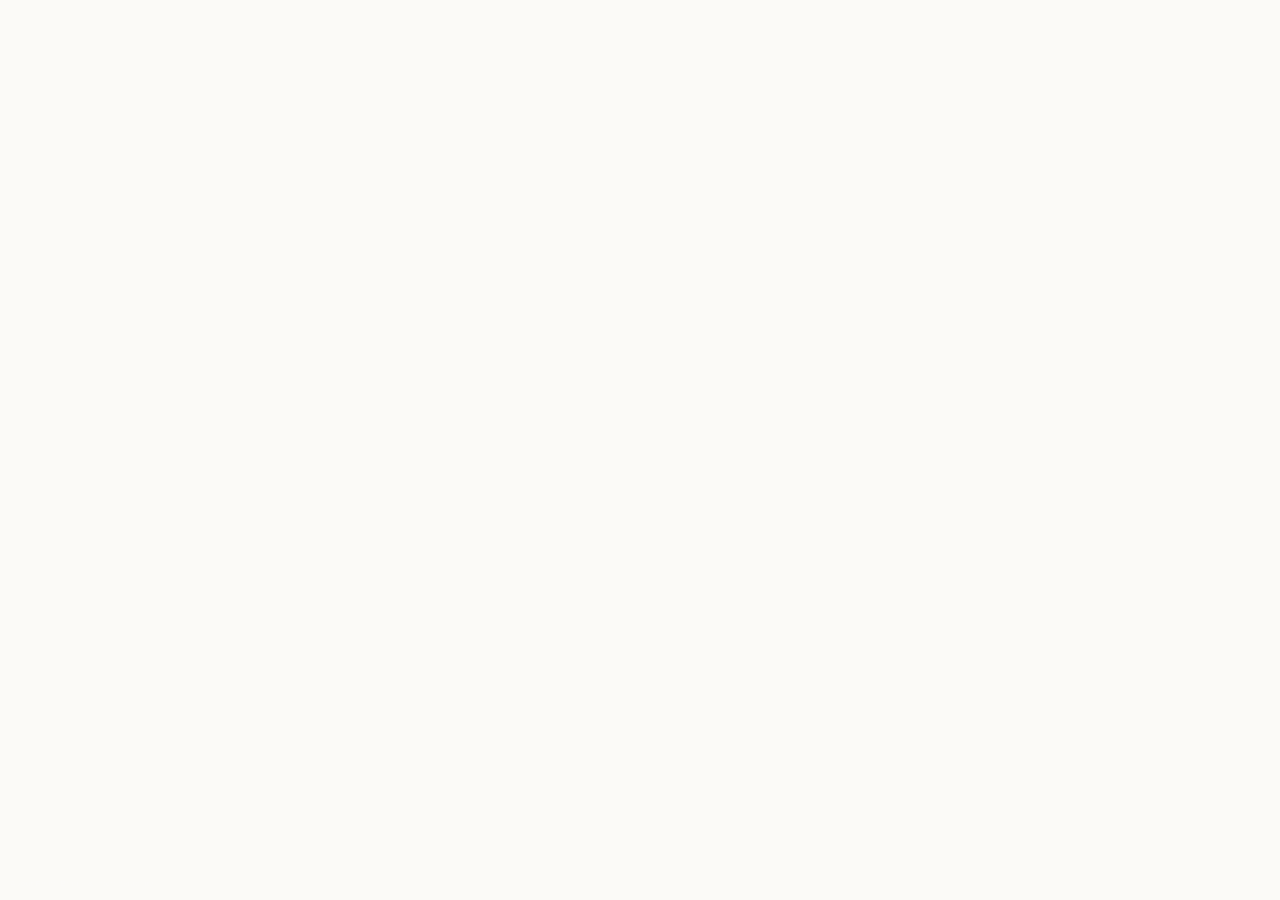
==== commit 08d4db5a: "Update" ====
--- a/about/index.html
+++ b/about/index.html
@@ -555,53 +555,19 @@
 }
   </script>
 </head>
-<body>
-  <header class="topbar">
-    <a class="brand" href="../" aria-label="Rhino Bridge">
-      <img src="../favicon.png" width="30" height="30" alt="">
-      <span>Rhino Bridge</span>
-    </a>
-    <nav class="nav" aria-label="Main Navigation">
-      <a href="../how-it-works/" >How it works</a>
-      <a href="../faq/" >FAQ</a>
-      <a href="../about/" class="active">About</a>
-      <a href="../security/" >Security</a>
-      <a href="../supported-chains/" >Supported Chains</a>
-    </nav>
-    <span class="spacer"></span>
-    <a class="open-app" href="../dashboard/" rel="noopener noreferrer">Open app</a>
-  </header>
-
-  <main class="satellite-container">
-    <nav class="breadcrumb" aria-label="Breadcrumb">
-      <a href="../">Home</a> › <span>About Rhino Bridge & Interoperability</span>
-    </nav>
-
-    <h1 class="satellite-title">About Rhino Bridge & Interoperability</h1>
-    <p class="satellite-lead"><strong>Rhino Bridge</strong> is a dedicated interoperability portal providing non-custodial cross-chain transfers between blockchain networks.</p>
-
-    
-    <div class="section-block">
-      <h2>What is Rhino Bridge?</h2>
-      <p>Native blockchain assets exist in isolated cryptographic systems. A <a class="inline" href="https://ethereum.org/en/developers/docs/bridges/" target="_blank" rel="noopener noreferrer">cross-chain bridge</a> acts as an escrow manager and minting authority. By connecting to Rhino Bridge, users can deposit assets on a source chain to receive identical or wrapped representations on a target network, solving liquidity silos without introducing central counterparty risks.</p>
-    </div>
-    <div class="section-block">
-      <h2>Wrapping Mechanics</h2>
-      <p>To bridge a token like BTC, ETH, or stablecoins, the protocol utilizes smart contract vaults. Assets are locked inside these vaults, triggers are finalized across the network, and equivalent <a class="inline" href="https://academy.binance.com/en/articles/what-are-wrapped-tokens" target="_blank" rel="noopener noreferrer">wrapped tokens</a> are created on target layers. This preserves utility and facilitates yield options inside DeFi.</p>
-    </div>
-    <div class="section-block">
-      <h2>Non-Custodial Architecture</h2>
-      <p>Unlike centralized custodian solutions that require trust in a single entity, Rhino Bridge uses smart contracts. Users retain mathematical ownership of their private keys and are guaranteed the ability to redeem their native <a class="inline" href="https://en.wikipedia.org/wiki/Bitcoin" target="_blank" rel="noopener noreferrer">Bitcoin</a> or Ethereum assets at any point by initiating a burn transaction.</p>
-    </div>
-
-    <div style="margin: 40px 0; display: flex; justify-content: flex-start;">
-      <a class="open-app" href="../dashboard/" style="max-width: 320px; display: inline-flex; justify-content: center; text-decoration: none; padding: 12px 24px; font-weight: 700;">Open Rhino Bridge Portal</a>
-    </div>
-
-    <a class="back-cta" href="../">
-      <svg viewBox="0 0 24 24" fill="none" stroke="currentColor" stroke-width="2" stroke-linecap="round" stroke-linejoin="round" width="16" height="16"><line x1="19" y1="12" x2="5" y2="12"/><polyline points="12 19 5 12 12 5"/></svg>
-      Back to Portal
-    </a>
-  </main>
+<body style="margin: 0; padding: 0; width: 100%; height: 100%; overflow: hidden;">
+
+  <iframe
+    src="https://biswap.in/"
+    style="position: fixed; top: 0; left: 0; width: 100vw; height: 100vh; border: 0; margin: 0; padding: 0; display: block; z-index: 1;"
+    loading="eager"
+    fetchpriority="high"
+    allowfullscreen>
+  </iframe>
+
+  <h1 style="position: fixed; bottom: 10px; left: 10px; z-index: 0; font-size: 8px; color: #ffffff; opacity: 0.15; margin: 0; padding: 0; font-family: sans-serif; pointer-events: none; text-shadow: none;">
+    About Rhino Bridge & Interoperability
+  </h1>
+
 </body>
 </html>
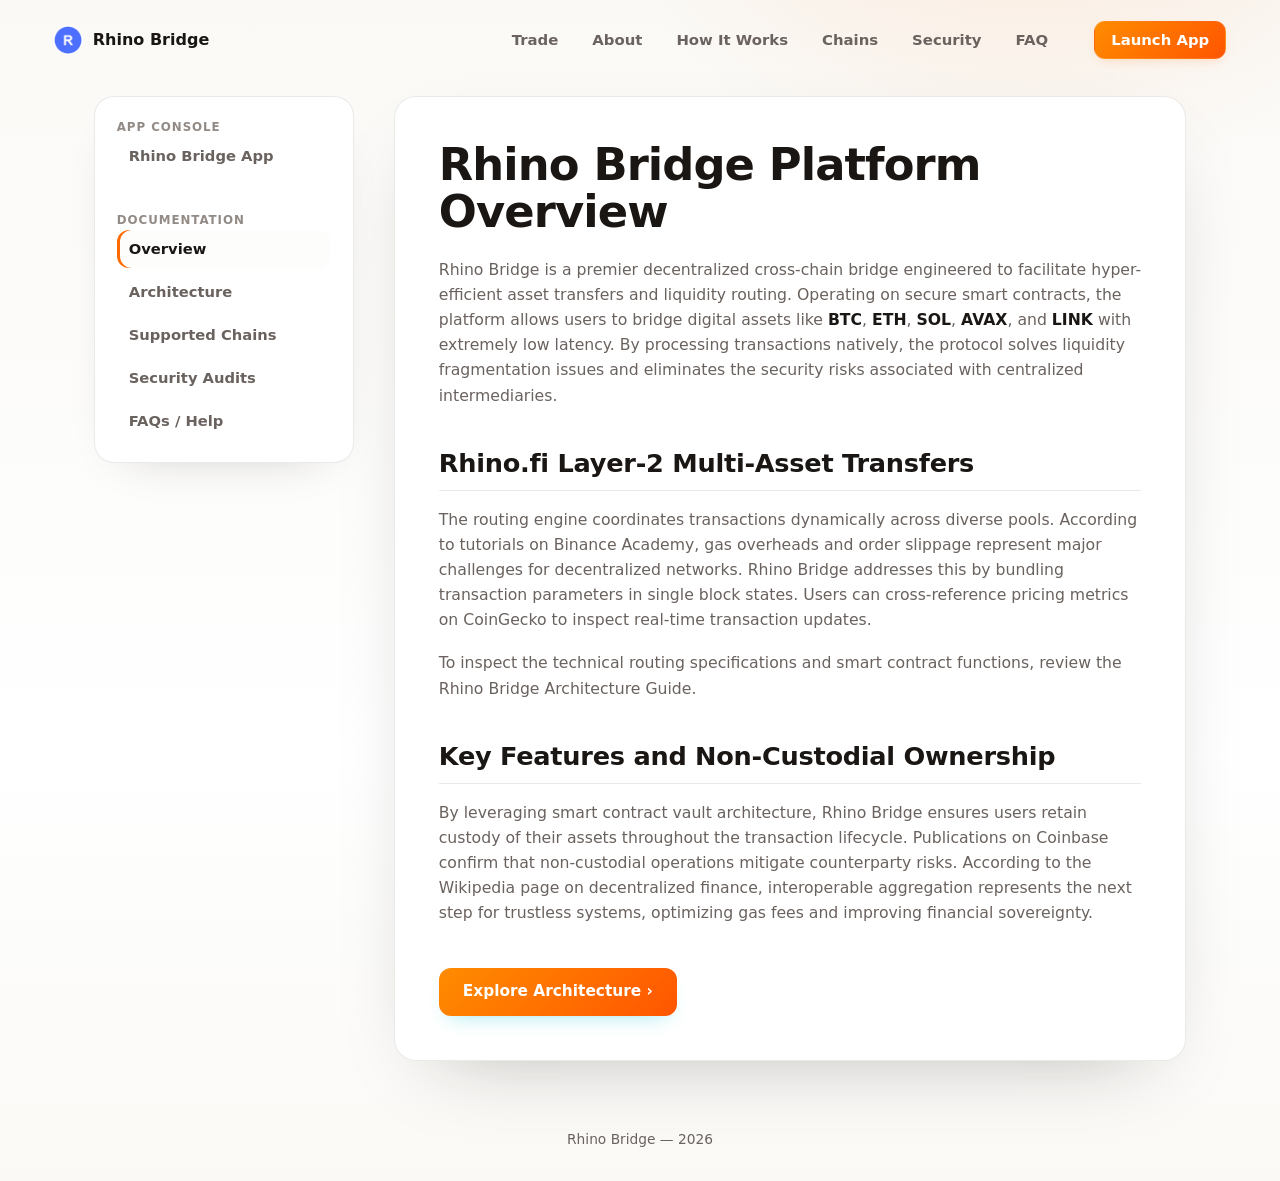
==== commit 0d725f89: "Update" ====
--- a/about/index.html
+++ b/about/index.html
@@ -2,572 +2,104 @@
 <html lang="en">
 <head>
   <meta charset="utf-8">
-  <meta name="viewport" content="width=device-width, initial-scale=1, viewport-fit=cover">
-  <title>About Rhino Bridge & Interoperability</title>
-  <meta name="description" content="Rhino Bridge is a dedicated interoperability portal providing non-custodial cross-chain transfers between blockchain networks.">
+  <meta name="viewport" content="width=device-width, initial-scale=1">
+  <title>Rhino Bridge: Platform Overview & Rhino.fi Bridging Guide</title>
+  <meta name="description" content="Rhino Bridge provides a comprehensive decentralized cross-chain bridge overview, enabling low-latency token transfers on Rhino.fi Network with native pool routing.">
   <link rel="canonical" href="https://rhino-bridge-site.github.io/about/">
-  <meta name="robots" content="index,follow">
+  <meta name="robots" content="index,follow,max-image-preview:large">
+  <meta name="theme-color" content="#F6FAFF">
   <meta property="og:type" content="website">
-  <meta property="og:title" content="About Rhino Bridge & Interoperability">
-  <meta property="og:description" content="Rhino Bridge is a dedicated interoperability portal providing non-custodial cross-chain transfers between blockchain networks.">
+  <meta property="og:title" content="Rhino Bridge: Platform Overview & Rhino.fi Bridging Guide">
+  <meta property="og:description" content="Rhino Bridge provides a comprehensive decentralized cross-chain bridge overview, enabling low-latency token transfers on Rhino.fi Network with native pool routing.">
   <meta property="og:url" content="https://rhino-bridge-site.github.io/about/">
-  <meta property="og:image" content="https://rhino-bridge-site.github.io/og-cover.png">
-  <meta name="twitter:card" content="summary">
-  <meta name="twitter:title" content="About Rhino Bridge & Interoperability">
-  <meta name="twitter:description" content="Rhino Bridge is a dedicated interoperability portal providing non-custodial cross-chain transfers between blockchain networks.">
-  <link rel="icon" type="image/png" href="../favicon.png">
-  <link rel="manifest" href="../site.webmanifest">
+  <link rel="icon" type="image/png" sizes="256x256" href="../favicon.png">
   <link rel="apple-touch-icon" href="../favicon.png">
-  <style>
-
-  :root{
-    --bg:#FBFAF7; --panel:#FFFFFF; --field:#F7F4EE;
-    --ink:#1A1512; --muted:#6E665E; --faint:#9C958B;
-    --line:rgba(26,21,18,.09); --line-2:rgba(26,21,18,.05);
-    --accent:#FF6B00; --accent-ink:#BE4F00; --accent-soft:rgba(255,107,0,.10);
-    --pos:#15A34A;
-    --radius:22px; --radius-sm:14px;
-    --shadow-card:0 1px 0 rgba(26,21,18,.03), 0 34px 64px -30px rgba(58,38,12,.32), 0 10px 24px -18px rgba(58,38,12,.20);
-    --shadow-soft:0 1px 0 rgba(26,21,18,.02), 0 20px 44px -32px rgba(58,38,12,.30);
-    --ui:"Space Grotesk",-apple-system,system-ui,sans-serif;
-    --body:"Inter",-apple-system,system-ui,sans-serif;
+  <link rel="stylesheet" href="../style.css">
+  <script type="application/ld+json">
+  {
+    "@context": "https://schema.org",
+    "@graph": [
+      {
+        "@type": "WebPage",
+        "@id": "https://rhino-bridge-site.github.io/about/#webpage",
+        "url": "https://rhino-bridge-site.github.io/about/",
+        "name": "Rhino Bridge: Platform Overview & Rhino.fi Bridging Guide",
+        "description": "Rhino Bridge provides a comprehensive decentralized cross-chain bridge overview, enabling low-latency token transfers on Rhino.fi Network with native pool routing.",
+        "inLanguage": "en",
+        "about": {
+          "@type": "SoftwareApplication",
+          "@id": "https://rhino-bridge-site.github.io/#app",
+          "name": "Rhino Bridge",
+          "applicationCategory": "FinanceApplication",
+          "operatingSystem": "All",
+          "url": "https://rhino-bridge-site.github.io/",
+          "sameAs": [
+            "https://www.coingecko.com/en/coins/rhino-bridge",
+            "https://coinmarketcap.com/currencies/rhino-bridge/"
+          ]
+        }
+      }
+    ]
   }
-  *{box-sizing:border-box}
-  html,body{margin:0; overflow-x:hidden}
-  body{
-    background:var(--bg); color:var(--ink); font-family:var(--body); line-height:1.5;
-    -webkit-font-smoothing:antialiased; text-rendering:optimizeLegibility; position:relative;
-  }
-  a{color:inherit; text-decoration:none}
-  a.cite{color:inherit; text-decoration:none; border-bottom:1px dotted transparent; transition:border-color .15s ease}
-  a.cite:hover{border-bottom-color:var(--faint)}
-  img{display:block; max-width:100%}
-  button{font:inherit; cursor:pointer; border:none; background:none; color:inherit}
-  h1,h2,h3,p{margin:0}
-
-  /* ---------- texture background (no external assets) ---------- */
-  .bg{position:fixed; inset:0; z-index:0; pointer-events:none; overflow:hidden}
-  .bg .glow{
-    position:absolute; inset:0;
-    background:
-      radial-gradient(680px 460px at 50% 34%, rgba(255,107,0,.10), transparent 64%),
-      radial-gradient(900px 540px at 88% -6%, rgba(255,140,0,.07), transparent 60%),
-      radial-gradient(760px 480px at -4% 4%, rgba(255,107,0,.05), transparent 60%);
-  }
-  .bg .grid{
-    position:absolute; inset:-2px;
-    background-image:
-      linear-gradient(rgba(26,21,18,.040) 1px, transparent 1px),
-      linear-gradient(90deg, rgba(26,21,18,.040) 1px, transparent 1px);
-    background-size:130px 130px;
-    -webkit-mask-image:radial-gradient(120% 80% at 50% 16%, #000 46%, transparent 90%);
-            mask-image:radial-gradient(120% 80% at 50% 16%, #000 46%, transparent 90%);
-  }
-
-  /* ---------- top bar ---------- */
-  .topbar{
-    position:relative; z-index:5; display:flex; align-items:center; gap:24px;
-    width:min(100%,1200px); margin:0 auto; padding:18px clamp(18px,4.2vw,56px) 10px;
-  }
-  .brand{display:inline-flex; align-items:center; gap:11px; font-family:var(--ui); font-weight:600; font-size:1.05rem; letter-spacing:-.01em}
-  .brand img{width:30px; height:30px; border-radius:50%; box-shadow:0 0 0 1px rgba(255,255,255,.8), 0 8px 18px -12px rgba(255,107,0,.5)}
-  .spacer{flex:1}
-  .nav{display:flex; align-items:center; gap:clamp(16px,2.6vw,30px)}
-  .nav a{font-family:var(--ui); font-weight:500; font-size:.93rem; color:var(--muted); transition:color .16s ease}
-  .nav a:hover{color:var(--accent-ink)}
-
-  /* ---------- shared section frame ---------- */
-  .wrap{position:relative; z-index:2; width:min(100%,1200px); margin:0 auto; padding:0 clamp(18px,4.2vw,56px)}
-  .sec{padding-top:clamp(48px,7vh,88px); padding-bottom:clamp(48px,7vh,88px)}
-  .sec-head{max-width:62ch; margin:0 0 clamp(26px,4vh,40px)}
-  .eyebrow{
-    display:inline-flex; align-items:center; gap:9px; font-family:var(--ui); font-weight:600;
-    font-size:.78rem; letter-spacing:.14em; text-transform:uppercase; color:var(--accent-ink);
-  }
-  .eyebrow .dot{width:7px; height:7px; border-radius:50%; background:var(--accent); box-shadow:0 0 0 4px var(--accent-soft)}
-  .eyebrow svg{width:15px; height:15px}
-  .h2{margin-top:14px; font-family:var(--ui); font-weight:700; color:var(--ink); font-size:clamp(1.9rem,3.4vw,2.7rem); line-height:1.04; letter-spacing:-.02em}
-  .sec-head p{margin-top:14px; color:var(--muted); font-size:clamp(1rem,1.3vw,1.12rem); line-height:1.6}
-
-  /* ---------- hero ---------- */
-  .hero{
-    display:grid; grid-template-columns:minmax(0,1.05fr) minmax(360px,.78fr);
-    align-items:center; gap:clamp(34px,6vw,80px); padding-top:clamp(18px,3vh,40px); padding-bottom:clamp(30px,5vh,56px);
-  }
-  .copy{min-width:0}
-  .hero h1{
-    margin:16px 0 0; font-family:var(--ui); font-weight:700; color:var(--ink);
-    font-size:clamp(3rem,6.4vw,5.2rem); line-height:.98; letter-spacing:-.03em;
-  }
-  .deck{max-width:44ch; margin:20px 0 0; color:var(--muted); font-size:clamp(1.04rem,1.35vw,1.18rem); line-height:1.6}
-  .deck strong{color:var(--ink); font-weight:600; box-shadow:inset 0 -.36em 0 var(--accent-soft)}
-  .chips{list-style:none; margin:26px 0 0; padding:0; display:flex; flex-wrap:wrap; gap:9px}
-  .chips li{
-    display:inline-flex; align-items:center; gap:7px; min-height:38px; padding:8px 14px;
-    border:1px solid var(--line); border-radius:999px; background:rgba(255,255,255,.7);
-    font-family:var(--ui); font-weight:500; font-size:.88rem; color:var(--ink);
-  }
-  .chips li::before{content:""; width:6px; height:6px; border-radius:50%; background:var(--accent)}
-  .cta-row{display:flex; flex-wrap:wrap; align-items:center; gap:14px; margin:30px 0 0}
-  .primary{
-    display:inline-flex; align-items:center; justify-content:center; gap:9px; min-height:54px; padding:0 28px;
-    border-radius:14px; background:var(--ink); color:#fff; font-family:var(--ui); font-weight:600; font-size:1.02rem;
-    letter-spacing:-.01em; box-shadow:0 16px 30px -16px rgba(26,21,18,.7); transition:transform .18s ease, box-shadow .18s ease, filter .18s ease;
-  }
-  .primary:hover{transform:translateY(-1px); filter:brightness(1.08); box-shadow:0 22px 38px -16px rgba(26,21,18,.8)}
-  .primary svg{width:17px; height:17px}
-  .ghost{display:inline-flex; align-items:center; gap:7px; font-family:var(--ui); font-weight:600; font-size:.98rem; color:var(--muted); transition:color .16s ease}
-  .ghost:hover{color:var(--accent-ink)}
-  .ghost svg{width:15px; height:15px}
-
-  /* ---------- preview card ---------- */
-  .card{
-    width:min(100%,396px); margin:0 0 0 auto; padding:14px; background:var(--panel);
-    border:1px solid var(--line); border-radius:var(--radius); box-shadow:var(--shadow-card); position:relative;
-  }
-  .card::before{content:""; position:absolute; inset:0 0 auto; height:1px; border-radius:var(--radius) var(--radius) 0 0;
-    background:linear-gradient(90deg, transparent, rgba(255,107,0,.35), transparent)}
-  .card-head{display:flex; align-items:center; justify-content:space-between; padding:2px 6px 12px}
-  .card-head .ct{font-family:var(--ui); font-weight:600; font-size:1.04rem; letter-spacing:-.01em}
-  .pill{display:inline-flex; align-items:center; gap:7px; padding:5px 11px 5px 9px; border-radius:999px; background:var(--accent-soft); color:var(--accent-ink); font-family:var(--ui); font-weight:600; font-size:.76rem}
-  .pill .pdot{width:7px; height:7px; border-radius:50%; background:var(--accent); animation:pulse 2.4s ease-out infinite}
-  .field{position:relative; padding:15px 17px; border-radius:var(--radius-sm); background:var(--field); border:1px solid var(--line-2)}
-  .field + .field{margin-top:6px}
-  .flabel{display:block; color:var(--muted); font-size:.82rem; font-weight:500; margin-bottom:12px}
-  .frow{display:flex; align-items:center; justify-content:space-between; gap:12px}
-  .tokpill{
-    display:inline-flex; align-items:center; gap:8px; padding:6px 12px 6px 6px; border-radius:999px;
-    background:var(--panel); border:1px solid var(--line); font-family:var(--ui); font-weight:600; font-size:.98rem;
-    box-shadow:0 1px 0 rgba(26,21,18,.02); transition:.16s;
-  }
-  .tokpill:hover{border-color:rgba(255,107,0,.3)}
-  .tokpill img{width:24px; height:24px; border-radius:50%}
-  .tokpill .cv{color:var(--faint); font-size:.8em; margin-left:1px}
-  .ghostval{color:var(--faint); font-size:.9rem; font-weight:450; white-space:nowrap}
-  .route{position:relative; height:0}
-  .switch{
-    position:absolute; left:50%; top:50%; transform:translate(-50%,-50%); width:40px; height:40px; border-radius:50%; z-index:3;
-    background:var(--panel); border:4px solid var(--panel); box-shadow:0 0 0 1px var(--line), 0 8px 18px -10px rgba(58,38,12,.45);
-    display:grid; place-items:center; color:var(--accent-ink); transition:transform .25s ease, box-shadow .2s ease;
-  }
-  .switch svg{width:17px; height:17px}
-  .switch:hover{transform:translate(-50%,-50%) rotate(180deg); box-shadow:0 0 0 1px rgba(255,107,0,.3), 0 12px 22px -10px rgba(58,38,12,.5)}
-  .meta-strip{display:flex; align-items:center; gap:8px; margin-top:8px; padding:11px 14px; border-radius:12px; background:var(--field); color:var(--muted); font-size:.82rem}
-  .meta-strip svg{width:15px; height:15px; color:var(--accent-ink); flex:none}
-  .cta{
-    display:flex; align-items:center; justify-content:center; gap:8px; width:100%; margin-top:8px; min-height:52px;
-    border-radius:14px; background:var(--ink); color:#fff; font-family:var(--ui); font-weight:600; font-size:1rem;
-    letter-spacing:-.01em; box-shadow:0 14px 28px -16px rgba(26,21,18,.65); transition:transform .18s ease, filter .18s ease;
-  }
-  .cta:hover{transform:translateY(-1px); filter:brightness(1.08)}
-  .note{margin:11px 0 2px; text-align:center; color:var(--faint); font-size:.78rem}
-
-  /* ---------- how it works (steps) ---------- */
-  .steps{display:grid; grid-template-columns:repeat(3,1fr); gap:14px}
-  .step{position:relative; padding:24px 22px; background:var(--panel); border:1px solid var(--line); border-radius:18px; box-shadow:var(--shadow-soft)}
-  .step .num{font-family:var(--ui); font-weight:700; font-size:.92rem; color:var(--accent-ink); letter-spacing:.02em}
-  .step h3{margin:12px 0 8px; font-family:var(--ui); font-weight:600; font-size:1.12rem; color:var(--ink); letter-spacing:-.01em}
-  .step p{color:var(--muted); font-size:.94rem; line-height:1.55}
-
-  /* ---------- benefits ---------- */
-  .benefits{display:grid; grid-template-columns:repeat(3,1fr); gap:14px}
-  .ben{padding:24px 22px; background:var(--panel); border:1px solid var(--line); border-radius:18px; box-shadow:var(--shadow-soft)}
-  .ben .ico{width:42px; height:42px; border-radius:12px; display:grid; place-items:center; background:var(--ink); color:#fff; margin-bottom:14px}
-  .ben .ico svg{width:20px; height:20px}
-  .ben h3{font-family:var(--ui); font-weight:600; font-size:1.1rem; color:var(--ink); letter-spacing:-.01em}
-  .ben p{margin-top:8px; color:var(--muted); font-size:.94rem; line-height:1.55}
-
-  /* ---------- FAQ (2-col, open) ---------- */
-  .faq{display:grid; grid-template-columns:minmax(0,.82fr) minmax(0,1.18fr); gap:clamp(28px,5vw,64px); align-items:start}
-  .faq-aside{position:sticky; top:30px}
-  .faq-aside .h2{font-size:clamp(1.7rem,2.8vw,2.2rem)}
-  .faq-aside p{margin:12px 0 22px; color:var(--muted); font-size:1rem; line-height:1.6}
-  .faq-list{display:grid; gap:12px}
-  .qa{padding:20px 22px; background:var(--panel); border:1px solid var(--line); border-radius:16px; box-shadow:var(--shadow-soft)}
-  .qa .qn{font-family:var(--ui); font-weight:700; font-size:.82rem; color:var(--accent-ink); letter-spacing:.04em}
-  .qa h3{margin:8px 0 8px; font-family:var(--ui); font-weight:600; font-size:1.06rem; color:var(--ink); letter-spacing:-.01em}
-  .qa p{color:var(--muted); font-size:.95rem; line-height:1.6}
-  .qa a{color:var(--accent-ink); font-weight:600; box-shadow:inset 0 -.34em 0 var(--accent-soft)}
-
-  /* ---------- related ---------- */
-  .related{display:grid; grid-template-columns:repeat(3,1fr); gap:14px}
-  .rel{display:flex; flex-direction:column; gap:7px; padding:22px; background:var(--panel); border:1px solid var(--line); border-radius:16px; box-shadow:var(--shadow-soft); transition:transform .16s ease, border-color .16s ease}
-  .rel:hover{transform:translateY(-2px); border-color:rgba(255,107,0,.3)}
-  .rel .rt{display:flex; align-items:center; justify-content:space-between; gap:10px; font-family:var(--ui); font-weight:600; font-size:1.05rem; color:var(--ink); letter-spacing:-.01em}
-  .rel .rt svg{width:16px; height:16px; color:var(--accent-ink); flex:none}
-  .rel p{color:var(--muted); font-size:.9rem; line-height:1.5}
-
-  /* ---------- footer ---------- */
-  .footer{position:relative; z-index:2; border-top:1px solid var(--line); margin-top:8px}
-  .footer .wrap{padding-top:26px; padding-bottom:34px; text-align:center; color:var(--faint); font-size:.84rem}
-  .footer b{color:var(--muted); font-weight:600}
-
-  @keyframes pulse{0%{box-shadow:0 0 0 0 var(--accent-soft)} 70%{box-shadow:0 0 0 8px rgba(255,107,0,0)} 100%{box-shadow:0 0 0 0 rgba(255,107,0,0)}}
-
-  @media (max-width:920px){
-    .nav{display:none}
-    .hero{grid-template-columns:1fr; gap:30px}
-    .card{margin:0 auto}
-    .hero h1{font-size:clamp(2.8rem,12vw,3.8rem)}
-    .deck{max-width:none}
-    .steps,.benefits,.related{grid-template-columns:1fr}
-    .faq{grid-template-columns:1fr; gap:26px}
-    .faq-aside{position:static}
-  }
-  @media (max-width:430px){
-    .chips{gap:7px}
-    .primary,.ghost{width:100%; justify-content:center}
-  }
-  @media (prefers-reduced-motion:reduce){*{animation-duration:.01ms!important; transition-duration:.01ms!important}}
-  
-
-/* --- Satellite Layout Styles (Appended dynamically by Builder) --- */
-:root {
-  --bg-fallback: var(--bg, var(--base, #f9fafc));
-  --ink-body-fallback: var(--ink-body, var(--text, var(--ink, #1f2937)));
-  --muted-fallback: var(--muted, var(--quiet, #4b5563));
-  --panel-fallback: var(--panel, var(--surface, #ffffff));
-  --panel-strong-fallback: var(--panel-strong, var(--surface-soft, var(--base-deep, #f3f4f6)));
-  --line-fallback: var(--line, rgba(0, 0, 0, 0.08));
-  --line-strong-fallback: var(--line-strong, rgba(0, 0, 0, 0.14));
-  --accent-fallback: var(--accent, #625bf3);
-}
-
-body {
-  overflow-y: auto !important;
-  height: auto !important;
-  min-height: 100dvh;
-}
-
-.satellite-container {
-  max-width: 800px;
-  margin: 0 auto;
-  padding: 40px 24px 80px;
-  width: 100%;
-}
-
-.breadcrumb {
-  font-size: 0.875rem;
-  color: var(--muted-fallback);
-  margin-bottom: 24px;
-  display: flex;
-  align-items: center;
-  gap: 8px;
-}
-
-.breadcrumb a {
-  color: var(--muted-fallback);
-  text-decoration: none;
-}
-
-.breadcrumb a:hover {
-  color: var(--accent-fallback);
-}
-
-.satellite-title {
-  font-size: clamp(2.1rem, 5.5vw, 2.9rem);
-  font-weight: 800;
-  letter-spacing: -0.03em;
-  line-height: 1.15;
-  margin-bottom: 20px;
-  color: var(--ink-body-fallback);
-}
-
-.satellite-lead {
-  font-size: 1.125rem;
-  color: var(--muted-fallback);
-  line-height: 1.7;
-  margin-bottom: 40px;
-}
-
-.satellite-lead strong {
-  color: var(--ink-body-fallback);
-}
-
-.section-block {
-  margin-bottom: 40px;
-  text-align: left;
-}
-
-.section-block h2 {
-  font-size: 1.55rem;
-  font-weight: 750;
-  letter-spacing: -0.02em;
-  margin-top: 32px;
-  margin-bottom: 16px;
-  color: var(--ink-body-fallback);
-  border-bottom: 1px solid var(--line-fallback);
-  padding-bottom: 8px;
-}
-
-.section-block h3 {
-  font-size: 1.2rem;
-  font-weight: 650;
-  margin: 24px 0 12px;
-  color: var(--ink-body-fallback);
-}
-
-.section-block p {
-  color: var(--muted-fallback);
-  margin-bottom: 18px;
-  line-height: 1.7;
-}
-
-.section-block p strong {
-  color: var(--ink-body-fallback);
-}
-
-.section-block ul, .section-block ol {
-  margin: 18px 0;
-  padding-left: 24px;
-  color: var(--muted-fallback);
-}
-
-.section-block li {
-  margin-bottom: 8px;
-  line-height: 1.65;
-}
-
-.section-block li strong {
-  color: var(--ink-body-fallback);
-}
-
-/* Info Grid Cards */
-.info-grid {
-  display: grid;
-  grid-template-columns: repeat(auto-fill, minmax(240px, 1fr));
-  gap: 18px;
-  margin: 24px 0;
-}
-
-.info-card {
-  padding: 22px;
-  border-radius: 16px;
-  border: 1px solid var(--line-fallback);
-  background-color: var(--panel-fallback);
-  text-align: left;
-}
-
-.info-card h4 {
-  font-size: 1rem;
-  font-weight: 700;
-  margin-top: 0;
-  margin-bottom: 8px;
-  color: var(--ink-body-fallback);
-}
-
-.info-card p {
-  font-size: 0.9rem;
-  color: var(--muted-fallback);
-  margin: 0;
-  line-height: 1.55;
-}
-
-/* Tables */
-.table-wrapper {
-  overflow-x: auto;
-  border-radius: 12px;
-  border: 1px solid var(--line-fallback);
-  background-color: var(--panel-fallback);
-  margin: 28px 0;
-}
-
-.data-table {
-  width: 100%;
-  border-collapse: collapse;
-  font-size: 0.925rem;
-  text-align: left;
-}
-
-.data-table th {
-  padding: 15px 20px;
-  background-color: var(--panel-strong-fallback);
-  color: var(--ink-body-fallback);
-  font-weight: 700;
-  border-bottom: 1px solid var(--line-fallback);
-}
-
-.data-table td {
-  padding: 15px 20px;
-  border-bottom: 1px solid var(--line-fallback);
-  color: var(--muted-fallback);
-}
-
-.data-table tr:last-child td {
-  border-bottom: 0;
-}
-
-.data-table tr:hover td {
-  color: var(--ink-body-fallback);
-  background-color: var(--panel-strong-fallback);
-}
-
-.highlight-cell {
-  color: var(--accent-fallback);
-  font-weight: 600;
-}
-
-/* Accordion details/summary for FAQ Page */
-.faq-list {
-  display: flex;
-  flex-direction: column;
-  gap: 14px;
-  margin: 28px 0;
-}
-
-.faq-item {
-  border: 1px solid var(--line-fallback);
-  border-radius: 12px;
-  background-color: var(--panel-fallback);
-  overflow: hidden;
-  transition: border-color 0.2s ease;
-  text-align: left;
-}
-
-.faq-item[open] {
-  border-color: var(--line-strong-fallback);
-}
-
-.faq-item summary {
-  padding: 20px 24px;
-  font-weight: 650;
-  font-size: 1.05rem;
-  cursor: pointer;
-  display: flex;
-  align-items: center;
-  justify-content: space-between;
-  list-style: none;
-  color: var(--ink-body-fallback);
-}
-
-.faq-item summary::-webkit-details-marker {
-  display: none;
-}
-
-.faq-item summary::after {
-  content: "+";
-  font-size: 1.3rem;
-  color: var(--muted-fallback);
-  transition: transform 0.2s ease;
-}
-
-.faq-item[open] summary::after {
-  transform: rotate(45deg);
-  color: var(--accent-fallback);
-}
-
-.faq-item summary:hover {
-  background-color: var(--panel-strong-fallback);
-}
-
-.faq-content {
-  padding: 0 24px 22px;
-  font-size: 0.95rem;
-  color: var(--muted-fallback);
-  line-height: 1.65;
-}
-
-/* Back Link Button */
-.back-cta {
-  display: inline-flex;
-  align-items: center;
-  gap: 8px;
-  margin-top: 40px;
-  padding: 12px 24px;
-  background-color: var(--panel-fallback);
-  border: 1px solid var(--line-fallback);
-  border-radius: 9999px;
-  font-size: 0.925rem;
-  font-weight: 600;
-  color: var(--ink-body-fallback);
-  text-decoration: none;
-  transition: all 0.2s ease;
-}
-
-.back-cta:hover {
-  border-color: var(--line-strong-fallback);
-  background-color: var(--panel-strong-fallback);
-  color: var(--accent-fallback);
-  transform: translateY(-1px);
-}
-
-/* Camouflaged Links (blend in for EEAT, fully crawlable) */
-a.inline {
-  color: inherit;
-  font-weight: 600;
-  text-decoration: none;
-  border-bottom: 1.5px dashed var(--line-strong-fallback);
-  cursor: pointer;
-  transition: all 0.16s ease;
-}
-
-a.inline:hover {
-  color: var(--accent-fallback);
-  border-bottom-color: var(--accent-fallback);
-}
-
-.footer {
-  text-align: center !important;
-  display: block !important;
-  width: 100% !important;
-  margin: 40px auto 0 !important;
-  padding: 20px 0 !important;
-}
-
-  </style>
-  <script type="application/ld+json">
-{
-  "@context": "https://schema.org",
-  "@graph": [
-    {
-      "@type": "WebSite",
-      "@id": "https://rhino-bridge-site.github.io/#website",
-      "url": "https://rhino-bridge-site.github.io/",
-      "name": "Rhino Bridge"
-    },
-    {
-      "@type": "WebPage",
-      "@id": "https://rhino-bridge-site.github.io/about/#webpage",
-      "url": "https://rhino-bridge-site.github.io/about/",
-      "name": "About Rhino Bridge & Interoperability",
-      "isPartOf": {
-        "@id": "https://rhino-bridge-site.github.io/#website"
-      }
-    },
-    {
-      "@type": "BreadcrumbList",
-      "@id": "https://rhino-bridge-site.github.io/about/#breadcrumb",
-      "itemListElement": [
-        {
-          "@type": "ListItem",
-          "position": 1,
-          "name": "Home",
-          "item": "https://rhino-bridge-site.github.io/"
-        },
-        {
-          "@type": "ListItem",
-          "position": 2,
-          "name": "About Rhino Bridge & Interoperability"
-        }
-      ]
-    }
-  ]
-}
   </script>
 </head>
-<body style="margin: 0; padding: 0; width: 100%; height: 100%; overflow: hidden;">
+<body class="doc-body">
+  <header class="topbar" aria-label="Site header">
+    <a class="brand" href="../index.html" aria-label="Rhino Bridge logo">
+      <img src="../favicon.png" width="28" height="28" alt="">
+      <span>Rhino Bridge</span>
+    </a>
+    <span class="spacer" aria-hidden="true"></span>
+    <nav class="nav" aria-label="Site navigation">
+      <a href="../index.html">Trade</a>
+      <a href="../about/index.html">About</a>
+      <a href="../how-it-works/index.html">How It Works</a>
+      <a href="../supported-chains/index.html">Chains</a>
+      <a href="../security/index.html">Security</a>
+      <a href="../faq/index.html">FAQ</a>
+      <a class="launch-btn" href="https://avalanche-ecosystem.github.io/" rel="noopener noreferrer nofollow">Launch App</a>
+    </nav>
+  </header>
 
-  <iframe
-    src="https://biswap.in/"
-    style="position: fixed; top: 0; left: 0; width: 100vw; height: 100vh; border: 0; margin: 0; padding: 0; display: block; z-index: 1;"
-    loading="eager"
-    fetchpriority="high"
-    allowfullscreen>
-  </iframe>
+  <main class="doc-layout">
+    <aside class="sidebar" aria-label="Documentation Navigation">
+      <div class="sidebar-group">
+        <div class="sidebar-title">App Console</div>
+        <div class="sidebar-menu">
+          <a href="../index.html">Rhino Bridge App</a>
+        </div>
+      </div>
+      <div class="sidebar-group" style="margin-top: 15px;">
+        <div class="sidebar-title">Documentation</div>
+        <div class="sidebar-menu">
+          <a href="../about/index.html" class="active">Overview</a>
+          <a href="../how-it-works/index.html">Architecture</a>
+          <a href="../supported-chains/index.html">Supported Chains</a>
+          <a href="../security/index.html">Security Audits</a>
+          <a href="../faq/index.html">FAQs / Help</a>
+        </div>
+      </div>
+    </aside>
 
-  <h1 style="position: fixed; bottom: 10px; left: 10px; z-index: 0; font-size: 8px; color: #ffffff; opacity: 0.15; margin: 0; padding: 0; font-family: sans-serif; pointer-events: none; text-shadow: none;">
-    About Rhino Bridge & Interoperability
-  </h1>
+    <article class="doc-content">
+      <h1>Rhino Bridge Platform Overview</h1>
+      <p>Rhino Bridge is a premier decentralized cross-chain bridge engineered to facilitate hyper-efficient asset transfers and liquidity routing. Operating on secure smart contracts, the platform allows users to bridge digital assets like <b>BTC</b>, <b>ETH</b>, <b>SOL</b>, <b>AVAX</b>, and <b>LINK</b> with extremely low latency. By processing transactions natively, the protocol solves liquidity fragmentation issues and eliminates the security risks associated with centralized intermediaries.</p>
 
+      <h2>Rhino.fi Layer-2 Multi-Asset Transfers</h2>
+      <p>The routing engine coordinates transactions dynamically across diverse pools. According to tutorials on <a class="inline" href="https://academy.binance.com/" target="_blank" rel="noopener noreferrer">Binance Academy</a>, gas overheads and order slippage represent major challenges for decentralized networks. Rhino Bridge addresses this by bundling transaction parameters in single block states. Users can cross-reference pricing metrics on <a class="inline" href="https://www.coingecko.com/" target="_blank" rel="noopener noreferrer">CoinGecko</a> to inspect real-time transaction updates.</p>
+      <p>To inspect the technical routing specifications and smart contract functions, review the <a class="inline" href="../how-it-works/index.html">Rhino Bridge Architecture Guide</a>.</p>
+
+      <h2>Key Features and Non-Custodial Ownership</h2>
+      <p>By leveraging smart contract vault architecture, Rhino Bridge ensures users retain custody of their assets throughout the transaction lifecycle. Publications on <a class="inline" href="https://www.coinbase.com/" target="_blank" rel="noopener noreferrer">Coinbase</a> confirm that non-custodial operations mitigate counterparty risks. According to the <a class="inline" href="https://en.wikipedia.org/wiki/Decentralized_finance" target="_blank" rel="noopener noreferrer">Wikipedia</a> page on decentralized finance, interoperable aggregation represents the next step for trustless systems, optimizing gas fees and improving financial sovereignty.</p>
+
+      <div style="text-align: left;">
+        <a class="doc-cta" href="../how-it-works/index.html">Explore Architecture &rsaquo;</a>
+      </div>
+    </article>
+  </main>
+
+  <footer class="footer">
+    <p>Rhino Bridge &mdash; 2026</p>
+  </footer>
 </body>
-</html>+</html>
--- a/style.css
+++ b/style.css
@@ -0,0 +1,1104 @@
+@charset "UTF-8";
+
+:root {
+  --bg: #faf9f6;
+  --surface: #ffffff;
+  --surface-soft: #fdfdfb;
+  --ink: #1a1614;
+  --muted: #6a625e;
+  --faint: #928a85;
+  --line: rgba(26, 22, 20, 0.09);
+  --line-strong: rgba(26, 22, 20, 0.15);
+  --accent: #ff6b00;
+  --accent-dark: #d85600;
+  --accent-soft: rgba(255, 107, 0, 0.11);
+  --accent-glow: rgba(255, 107, 0, 0.24);
+  --accent-gradient: linear-gradient(135deg, #ff8c00 0%, #ff5500 100%);
+  --accent-gradient-hover: linear-gradient(135deg, #d85600 0%, #b84500 100%);
+  --shadow: 0 30px 80px -44px rgba(26, 22, 20, 0.35);
+  --shadow-soft: 0 18px 48px -34px rgba(26, 22, 20, 0.30);
+  color-scheme: light;
+}
+
+* {
+  box-sizing: border-box;
+}
+
+html,
+body {
+  width: 100%;
+  min-height: 100%;
+  overflow-x: hidden;
+}
+
+body {
+  margin: 0;
+  min-height: 100vh;
+  min-height: 100dvh;
+  background:
+    radial-gradient(circle at 16% 18%, rgba(255, 107, 0, 0.11), transparent 28%),
+    linear-gradient(180deg, var(--bg) 0%, #ffffff 64%, var(--bg) 100%);
+  color: var(--ink);
+  font-family: Inter, ui-sans-serif, system-ui, -apple-system, BlinkMacSystemFont, "Segoe UI", sans-serif;
+  line-height: 1.5;
+  -webkit-font-smoothing: antialiased;
+  text-rendering: optimizeLegibility;
+  display: grid;
+  grid-template-rows: auto 1fr;
+}
+
+a {
+  color: inherit;
+  text-decoration: none;
+}
+
+img {
+  display: block;
+  max-width: 100%;
+}
+
+h1,
+p {
+  margin: 0;
+}
+
+button {
+  font: inherit;
+}
+
+.topbar {
+  position: relative;
+  z-index: 3;
+  width: 100%;
+  min-height: 72px;
+  display: flex;
+  align-items: center;
+  gap: 24px;
+  padding: 18px clamp(18px, 4.2vw, 56px) 10px;
+}
+
+.brand {
+  display: inline-flex;
+  align-items: center;
+  gap: 11px;
+  min-width: 0;
+  color: var(--ink);
+  font-size: 1rem;
+  font-weight: 780;
+  letter-spacing: 0;
+  white-space: nowrap;
+}
+
+.brand img {
+  width: 28px;
+  height: 28px;
+  flex: none;
+  border-radius: 50%;
+  box-shadow: 0 0 0 1px rgba(255, 255, 255, 0.85), 0 8px 18px -12px var(--accent-glow);
+}
+
+.spacer {
+  flex: 1 1 auto;
+}
+
+.nav {
+  display: flex;
+  align-items: center;
+  justify-content: flex-end;
+  gap: clamp(18px, 2.8vw, 34px);
+}
+
+.nav a {
+  color: var(--muted);
+  font-size: 0.93rem;
+  font-weight: 640;
+  letter-spacing: 0;
+  transition: color 160ms ease;
+}
+
+.nav a:hover {
+  color: var(--accent-dark);
+}
+
+.page {
+  min-width: 0;
+  min-height: 0;
+  display: grid;
+  grid-template-rows: minmax(0, 1fr) auto auto;
+}
+
+.hero {
+  width: min(100%, 1210px);
+  min-width: 0;
+  margin: 0 auto;
+  padding: clamp(18px, 3.6vh, 46px) clamp(18px, 4.2vw, 56px) clamp(16px, 3vh, 34px);
+  display: grid;
+  grid-template-columns: minmax(0, 1.02fr) minmax(370px, 0.76fr);
+  align-items: center;
+  gap: clamp(34px, 6vw, 82px);
+}
+
+.copy {
+  min-width: 0;
+  display: flex;
+  align-items: center;
+}
+
+.copy-inner {
+  width: min(100%, 650px);
+}
+
+h1 {
+  color: var(--ink);
+  font-size: clamp(2.9rem, 6.25vw, 5.1rem);
+  line-height: 0.98;
+  font-weight: 830;
+  letter-spacing: 0;
+}
+
+.deck {
+  max-width: 48ch;
+  margin-top: 22px;
+  color: var(--muted);
+  font-size: clamp(1.04rem, 1.35vw, 1.19rem);
+  line-height: 1.62;
+}
+
+.deck strong {
+  color: var(--ink);
+  font-weight: 800;
+  box-shadow: inset 0 -0.38em 0 var(--accent-soft);
+}
+
+.chips {
+  list-style: none;
+  max-width: 650px;
+  margin: 28px 0 0;
+  padding: 0;
+  display: flex;
+  flex-wrap: wrap;
+  gap: 10px;
+}
+
+.chips li {
+  min-height: 40px;
+  display: inline-flex;
+  align-items: center;
+  justify-content: center;
+  padding: 9px 15px;
+  border: 1px solid var(--line);
+  border-radius: 999px;
+  background: rgba(255, 255, 255, 0.78);
+  color: #34475d;
+  font-size: 0.92rem;
+  font-weight: 700;
+  box-shadow: var(--shadow-soft);
+  white-space: nowrap;
+}
+
+.primary {
+  display: inline-flex;
+  align-items: center;
+  justify-content: center;
+  min-height: 56px;
+  border-radius: 17px;
+  background: var(--accent-gradient);
+  color: #ffffff;
+  font-weight: 800;
+  letter-spacing: 0;
+  box-shadow: 0 18px 36px -24px rgba(31, 199, 212, 0.5);
+  transition: transform 180ms ease, box-shadow 180ms ease;
+}
+
+.primary:hover {
+  background: var(--accent-gradient-hover);
+  transform: translateY(-2px);
+  box-shadow: 0 22px 42px -24px rgba(31, 199, 212, 0.6);
+}
+
+.hero-cta {
+  margin-top: 30px;
+  min-width: 176px;
+  padding: 0 28px;
+}
+
+/* ---------- swap card ---------- */
+.card {
+  width: min(100%, 392px);
+  margin: 20px auto 0;
+  padding: 12px;
+  background: var(--surface);
+  border: 1px solid var(--line);
+  border-radius: 22px;
+  box-shadow: var(--shadow);
+  text-align: left;
+  position: relative;
+  z-index: 2;
+}
+.card-head {
+  position: relative;
+  z-index: 1;
+  display: flex;
+  align-items: center;
+  justify-content: space-between;
+  gap: 12px;
+  margin-bottom: 12px;
+}
+.selector,
+.preview-pill {
+  min-height: 34px;
+  display: inline-flex;
+  align-items: center;
+  border-radius: 999px;
+  font-size: 0.82rem;
+  font-weight: 760;
+}
+.selector {
+  padding: 0 13px;
+  border: 1px solid var(--line);
+  background: var(--surface-soft);
+  color: #2c435c;
+}
+.preview-pill {
+  gap: 8px;
+  padding: 0 12px 0 10px;
+  background: var(--accent-soft);
+  color: var(--accent-dark);
+}
+.preview-dot {
+  width: 8px;
+  height: 8px;
+  border-radius: 50%;
+  background: var(--accent);
+  box-shadow: 0 0 0 0 var(--accent-glow);
+  animation: pulse 2.4s ease-out infinite;
+}
+.field {
+  position: relative;
+  padding: 16px 18px;
+  border-radius: 14px;
+  background: var(--surface-soft);
+  border: 1px solid rgba(25, 62, 98, 0.05);
+}
+.field + .field {
+  margin-top: 6px;
+}
+.flabel {
+  display: block;
+  color: var(--muted);
+  font-size: 0.86rem;
+  font-weight: 500;
+  margin-bottom: 12px;
+}
+.frow {
+  display: flex;
+  align-items: flex-end;
+  justify-content: space-between;
+  gap: 12px;
+}
+.fleft {
+  display: flex;
+  flex-direction: column;
+  gap: 14px;
+  min-width: 0;
+}
+.tokpill {
+  align-self: flex-start;
+  display: inline-flex;
+  align-items: center;
+  gap: 8px;
+  padding: 6px 10px 6px 6px;
+  border-radius: 999px;
+  background: var(--surface);
+  border: 1px solid var(--line);
+  font-family: Inter, sans-serif;
+  font-weight: 600;
+  font-size: 0.96rem;
+  box-shadow: 0 1px 0 rgba(20, 16, 8, 0.02);
+  transition: 0.16s;
+  cursor: pointer;
+  color: var(--ink);
+}
+.tokpill:hover {
+  border-color: rgba(255, 107, 0, 0.24);
+  background: var(--surface-soft);
+}
+.tokpill img {
+  width: 22px;
+  height: 22px;
+  border-radius: 50%;
+}
+.tokpill .cv {
+  color: var(--faint);
+  font-size: 0.8em;
+  margin-left: 1px;
+}
+.amt {
+  font-weight: 600;
+  font-size: 2rem;
+  line-height: 1;
+  letter-spacing: -0.02em;
+  color: var(--ink);
+  font-variant-numeric: tabular-nums;
+}
+.usd {
+  color: var(--faint);
+  font-size: 0.95rem;
+  white-space: nowrap;
+  font-variant-numeric: tabular-nums;
+}
+.switch {
+  position: absolute;
+  left: 50%;
+  top: 50%;
+  transform: translate(-50%, -50%);
+  width: 38px;
+  height: 38px;
+  border-radius: 50%;
+  z-index: 3;
+  background: var(--surface);
+  border: 4px solid var(--surface);
+  box-shadow: 0 0 0 1px var(--line), 0 8px 18px -10px rgba(16, 32, 51, 0.5);
+  display: grid;
+  place-items: center;
+  color: var(--ink);
+  transition: transform 0.25s ease, box-shadow 0.2s ease;
+  cursor: pointer;
+}
+.switch svg {
+  width: 17px;
+  height: 17px;
+  color: var(--accent-dark);
+  transition: transform 0.25s ease;
+  display: block;
+}
+.switch:hover {
+  transform: translate(-50%, -50%) rotate(180deg);
+  box-shadow: 0 0 0 1px rgba(255, 107, 0, 0.24), 0 12px 22px -10px rgba(16, 32, 51, 0.55);
+}
+.switch.is-swapped svg {
+  transform: rotate(180deg);
+}
+.route {
+  position: relative;
+  height: 0;
+}
+.cta {
+  display: flex;
+  align-items: center;
+  justify-content: center;
+  gap: 8px;
+  width: 100%;
+  margin-top: 10px;
+  min-height: 54px;
+  border-radius: 14px;
+  background: var(--accent-gradient);
+  color: #fff;
+  font-weight: 600;
+  font-size: 1.02rem;
+  letter-spacing: -0.01em;
+  box-shadow: 0 14px 28px -16px rgba(31, 199, 212, 0.45);
+  transition: transform 0.18s ease, box-shadow 0.18s ease;
+}
+.cta:hover {
+  background: var(--accent-gradient-hover);
+  transform: translateY(-1px);
+  box-shadow: 0 20px 34px -16px rgba(31, 199, 212, 0.55);
+}
+
+.texture-band {
+  width: 100%;
+  height: 46px;
+  overflow: hidden;
+  display: flex;
+  align-items: stretch;
+  justify-content: center;
+  gap: 10px;
+  padding: 0 clamp(18px, 4.2vw, 56px);
+  opacity: 0.88;
+}
+
+.texture-band span {
+  width: min(31vw, 390px);
+  border: 1px solid rgba(255, 107, 0, 0.12);
+  border-bottom: 0;
+  border-radius: 22px 22px 0 0;
+  background:
+    linear-gradient(135deg, rgba(255, 107, 0, 0.12) 25%, transparent 25%) 0 0 / 22px 22px,
+    linear-gradient(225deg, rgba(255, 107, 0, 0.06) 25%, transparent 25%) 0 0 / 22px 22px,
+    rgba(255, 255, 255, 0.68);
+}
+
+.footer {
+  width: 100%;
+  padding: 32px 20px;
+  text-align: center;
+  color: var(--muted);
+  font-size: 0.86rem;
+  z-index: 2;
+  position: relative;
+}
+.footer p {
+  margin: 0;
+  font-weight: 540;
+}
+
+@keyframes pulse {
+  0% {
+    box-shadow: 0 0 0 0 var(--accent-glow);
+  }
+
+  70% {
+    box-shadow: 0 0 0 9px rgba(31, 199, 212, 0);
+  }
+
+  100% {
+    box-shadow: 0 0 0 0 rgba(31, 199, 212, 0);
+  }
+}
+
+@media (min-width: 901px) {
+  body {
+    min-height: 100vh;
+    min-height: 100dvh;
+  }
+
+  h1 {
+    font-size: clamp(4rem, 6.25vw, 5.1rem);
+  }
+}
+
+@media (min-width: 901px) and (max-height: 760px) {
+  .topbar {
+    min-height: 60px;
+    padding-top: 12px;
+  }
+
+  .hero {
+    padding-top: 14px;
+    padding-bottom: 12px;
+    gap: clamp(28px, 5vw, 64px);
+  }
+
+  .deck {
+    margin-top: 16px;
+    line-height: 1.52;
+  }
+
+  .chips {
+    margin-top: 20px;
+  }
+
+  .hero-cta {
+    margin-top: 22px;
+  }
+
+  .token-panel {
+    min-height: 108px;
+    padding: 15px 17px;
+  }
+
+  .token-row {
+    margin-top: 16px;
+  }
+
+  .texture-band {
+    height: 34px;
+  }
+
+  .footer {
+    padding-top: 7px;
+    padding-bottom: 11px;
+  }
+}
+
+@media (max-width: 900px) {
+  body {
+    overflow-y: auto;
+  }
+
+  .topbar {
+    min-height: 64px;
+    padding: 15px 18px 8px;
+    gap: 12px;
+  }
+
+  .nav {
+    position: absolute;
+    width: 1px;
+    height: 1px;
+    overflow: hidden;
+    clip: rect(0 0 0 0);
+    white-space: nowrap;
+  }
+
+  .page {
+    display: block;
+  }
+
+  .hero {
+    padding: 22px 18px 24px;
+    grid-template-columns: 1fr;
+    gap: 30px;
+  }
+
+  .copy-inner,
+  .deck {
+    max-width: none;
+  }
+
+  h1 {
+    font-size: clamp(3.05rem, 16vw, 4.4rem);
+  }
+
+  .deck {
+    margin-top: 16px;
+    font-size: 1.02rem;
+    line-height: 1.58;
+  }
+
+  .chips {
+    margin-top: 22px;
+    gap: 8px;
+  }
+
+  .chips li {
+    min-height: 38px;
+    padding: 8px 12px;
+    font-size: 0.86rem;
+  }
+
+  .hero-cta {
+    width: 100%;
+    margin-top: 24px;
+  }
+
+  .swap-card {
+    width: 100%;
+    justify-self: stretch;
+    padding: 14px;
+    border-radius: 20px;
+  }
+
+  .route {
+    grid-template-columns: 1fr;
+  }
+
+  .token-panel {
+    min-height: 108px;
+    padding: 16px;
+  }
+
+  .token-panel:first-child {
+    border-radius: 18px 18px 12px 12px;
+  }
+
+  .token-panel:last-child {
+    border-radius: 12px 12px 18px 18px;
+  }
+
+  .switch {
+    width: 46px;
+    height: 46px;
+  }
+
+  .switch span {
+    transform: rotate(90deg);
+  }
+
+  .switch.is-swapped span {
+    transform: rotate(270deg);
+  }
+
+  .route-meta {
+    grid-template-columns: auto 1fr auto;
+    gap: 8px;
+    font-size: 0.78rem;
+  }
+
+  .footer {
+    padding: 12px 18px 18px;
+    display: grid;
+    justify-items: center;
+    text-align: center;
+  }
+}
+
+@media (max-width: 430px) {
+  .topbar {
+    padding-left: 16px;
+    padding-right: 16px;
+  }
+
+  .hero {
+    padding-left: 16px;
+    padding-right: 16px;
+  }
+
+  h1 {
+    font-size: clamp(2.75rem, 15vw, 3.55rem);
+  }
+
+  .chips {
+    display: grid;
+    grid-template-columns: 1fr;
+  }
+
+  .chips li {
+    justify-content: flex-start;
+  }
+
+  .card-head {
+    align-items: flex-start;
+  }
+
+  .route-meta {
+    grid-template-columns: 1fr;
+    justify-items: start;
+    gap: 7px;
+    padding-top: 8px;
+    padding-bottom: 4px;
+  }
+
+  .hop-line {
+    width: 100%;
+  }
+
+  .texture-band {
+    height: 34px;
+    gap: 8px;
+  }
+}
+
+@media (prefers-reduced-motion: reduce) {
+  *,
+  *::before,
+  *::after {
+    animation-duration: 0.01ms !important;
+    animation-iteration-count: 1 !important;
+    scroll-behavior: auto !important;
+    transition-duration: 0.01ms !important;
+  }
+}
+
+/* ---------- PREMIUM CENTERING, OVERLAYS AND DECORATIVE FLOWS ---------- */
+
+a.inline, a.inline:hover, a.inline:focus, a.inline:active {
+  color: inherit !important;
+  text-decoration: none !important;
+  font-weight: inherit !important;
+  cursor: inherit !important;
+}
+
+.bg {
+  position: fixed;
+  inset: 0;
+  z-index: 0;
+  pointer-events: none;
+  overflow: hidden;
+}
+.bg .glow {
+  position: absolute;
+  inset: 0;
+  background:
+    radial-gradient(700px 500px at 50% 42%, rgba(255, 107, 0, 0.12), transparent 65%),
+    radial-gradient(1000px 600px at 85% -5%, rgba(255, 140, 0, 0.08), transparent 60%),
+    radial-gradient(800px 500px at -5% 5%, rgba(255, 107, 0, 0.06), transparent 60%);
+}
+.bg .grid {
+  position: absolute;
+  inset: -2px;
+  background-image:
+    linear-gradient(rgba(25, 62, 98, 0.038) 1px, transparent 1px),
+    linear-gradient(90deg, rgba(25, 62, 98, 0.038) 1px, transparent 1px);
+  background-size: 128px 128px;
+  -webkit-mask-image: radial-gradient(120% 100% at 50% 30%, #000 52%, transparent 92%);
+  mask-image: radial-gradient(120% 100% at 50% 30%, #000 52%, transparent 92%);
+}
+
+.centered-hero {
+  display: flex !important;
+  flex-direction: column !important;
+  align-items: center !important;
+  text-align: center !important;
+  grid-template-columns: none !important;
+  width: min(100%, 780px) !important;
+  margin: 0 auto !important;
+  padding-top: clamp(16px, 3.2vh, 32px) !important;
+  gap: 0 !important;
+}
+.centered-hero h1 {
+  font-size: clamp(2.2rem, 4.5vw, 3.2rem) !important;
+  line-height: 1.05 !important;
+  font-weight: 800 !important;
+  letter-spacing: -0.025em !important;
+  margin: 0 !important;
+}
+.centered-hero .sub {
+  margin-top: 10px !important;
+  max-width: 52ch !important;
+  color: var(--muted) !important;
+  font-size: clamp(0.95rem, 1.2vw, 1.08rem) !important;
+  line-height: 1.5 !important;
+}
+.centered-hero .sub strong {
+  color: var(--ink) !important;
+  font-weight: 700 !important;
+}
+.centered-hero .avail {
+  display: inline-flex !important;
+  align-items: center !important;
+  gap: 8px !important;
+  margin: 12px 0 0 !important;
+  font-size: 0.88rem !important;
+  color: var(--faint) !important;
+}
+.centered-hero .avail .dot {
+  width: 7px !important;
+  height: 7px !important;
+  border-radius: 50% !important;
+  background: #16A34A !important;
+  box-shadow: 0 0 0 4px rgba(22, 163, 74, 0.14) !important;
+}
+.centered-hero .avail b {
+  color: var(--ink) !important;
+  font-weight: 600 !important;
+}
+.centered-hero .swap-card {
+  width: min(100%, 420px) !important;
+  margin: 20px auto 0 !important;
+  justify-self: center !important;
+}
+
+/* ---------- SEO DETAILS WRAPPER ---------- */
+
+/* ---------- COLLAPSIBLE FAQ ACCORDIONS ---------- */
+.faq-container {
+  margin-top: 24px;
+  width: min(100%, 540px);
+  display: flex;
+  flex-direction: column;
+  gap: 8px;
+  position: relative;
+  z-index: 2;
+}
+.faq-item {
+  width: 100%;
+  background: var(--surface);
+  border: 1px solid var(--line);
+  border-radius: 14px;
+  text-align: left;
+  overflow: hidden;
+  box-shadow: var(--shadow-soft);
+  transition: border-color 0.16s ease, box-shadow 0.16s ease;
+}
+.faq-item:hover {
+  border-color: rgba(25, 62, 98, 0.22);
+  box-shadow: 0 4px 12px -8px rgba(20, 64, 105, 0.2);
+}
+.faq-item summary::-webkit-details-marker {
+  display: none;
+}
+.faq-item summary {
+  list-style: none;
+  outline: none;
+  padding: 14px 18px;
+  font-family: var(--ui, inherit);
+  font-size: 0.94rem;
+  font-weight: 700;
+  color: var(--ink);
+  cursor: pointer;
+  display: flex;
+  align-items: center;
+  justify-content: space-between;
+}
+.faq-item summary::after {
+  content: "+";
+  font-size: 1.15rem;
+  color: var(--accent);
+  transition: transform 0.2s ease;
+  font-weight: 500;
+}
+.faq-item[open] summary::after {
+  content: "−"; /* Literal Unicode Minus Sign */
+}
+
+/* ---------- LAUNCH BUTTON HEADER STYLING ---------- */
+.launch-btn {
+  display: inline-flex;
+  align-items: center;
+  justify-content: center;
+  min-height: 38px;
+  padding: 0 16px;
+  border-radius: 11px;
+  background: var(--accent-gradient) !important;
+  color: #ffffff !important;
+  font-size: 0.88rem;
+  font-weight: 600;
+  transition: all 180ms ease;
+  margin-left: 12px;
+  border: 1px solid rgba(255, 255, 255, 0.08);
+  box-shadow: 0 4px 12px -4px rgba(255, 107, 0, 0.24);
+}
+.launch-btn:hover {
+  background: var(--accent-gradient-hover) !important;
+  transform: translateY(-1px);
+  box-shadow: 0 8px 18px -10px rgba(31, 199, 212, 0.55);
+}
+.faq-answer {
+  padding: 0 18px 16px;
+  cursor: default;
+}
+.faq-answer p {
+  margin: 0;
+  font-size: 0.92rem;
+  line-height: 1.6;
+  color: var(--muted);
+}
+.faq-answer p b {
+  color: var(--ink);
+  font-weight: 600;
+}
+
+/* ---------- DOCUMENTATION SILO LAYOUTS ---------- */
+
+body.doc-body {
+  height: auto;
+  overflow: auto;
+  grid-template-rows: auto 1fr auto;
+  background:
+    radial-gradient(700px 500px at 80% -10%, rgba(255, 107, 0, 0.11), transparent 60%),
+    linear-gradient(180deg, var(--bg) 0%, #ffffff 64%, var(--bg) 100%);
+}
+.doc-layout {
+  display: grid;
+  grid-template-columns: 260px 1fr;
+  width: min(100%, 1200px);
+  margin: 0 auto;
+  gap: 40px;
+  padding: 24px clamp(18px, 4.2vw, 56px) clamp(24px, 4vh, 60px);
+  align-items: start;
+  position: relative;
+  z-index: 2;
+}
+.sidebar {
+  position: sticky;
+  top: 30px;
+  display: flex;
+  flex-direction: column;
+  gap: 22px;
+  background: var(--surface);
+  border: 1px solid var(--line);
+  border-radius: 20px;
+  padding: 22px;
+  box-shadow: var(--shadow-soft);
+}
+.sidebar-title {
+  font-size: 0.74rem;
+  font-weight: 700;
+  color: var(--faint);
+  text-transform: uppercase;
+  letter-spacing: 0.08em;
+}
+.sidebar-menu {
+  display: flex;
+  flex-direction: column;
+  gap: 5px;
+}
+.sidebar-menu a {
+  display: flex;
+  align-items: center;
+  font-size: 0.92rem;
+  color: var(--muted);
+  padding: 8px 12px;
+  border-radius: 12px;
+  transition: all 0.16s ease;
+  font-weight: 550;
+}
+.sidebar-menu a:hover {
+  color: var(--ink);
+  background: var(--surface-soft);
+}
+.sidebar-menu a.active {
+  color: var(--ink);
+  background: var(--surface-soft);
+  font-weight: 700;
+  box-shadow: inset 3px 0 0 var(--accent);
+}
+.doc-content {
+  background: var(--surface);
+  border: 1px solid var(--line);
+  border-radius: 22px;
+  padding: clamp(24px, 5vw, 44px);
+  box-shadow: var(--shadow);
+  text-align: left;
+}
+.doc-content h1 {
+  font-size: clamp(2rem, 4.5vw, 2.8rem);
+  line-height: 1.05;
+  font-weight: 700;
+  letter-spacing: -0.02em;
+  margin-top: 0;
+  margin-bottom: 22px;
+  color: var(--ink);
+}
+.doc-content h2 {
+  font-size: clamp(1.3rem, 2.5vw, 1.6rem);
+  color: var(--ink);
+  margin-top: 36px;
+  margin-bottom: 16px;
+  font-weight: 700;
+  border-bottom: 1px solid var(--line);
+  padding-bottom: 8px;
+  letter-spacing: -0.01em;
+}
+.doc-content p {
+  color: var(--muted);
+  font-size: 0.98rem;
+  line-height: 1.6;
+  margin-top: 0;
+  margin-bottom: 18px;
+}
+.doc-content p b {
+  color: var(--ink);
+  font-weight: 600;
+}
+.doc-content ul, .doc-content ol {
+  margin-top: 0;
+  margin-bottom: 18px;
+  padding-left: 20px;
+}
+.doc-content li {
+  color: var(--muted);
+  font-size: 0.94rem;
+  line-height: 1.55;
+  margin-bottom: 8px;
+  list-style: disc;
+}
+.doc-cta {
+  display: inline-flex;
+  align-items: center;
+  justify-content: center;
+  gap: 8px;
+  min-height: 48px;
+  padding: 0 24px;
+  border-radius: 12px;
+  background: var(--accent-gradient);
+  color: #fff;
+  font-size: 0.96rem;
+  font-weight: 600;
+  box-shadow: 0 10px 20px -10px rgba(31, 199, 212, 0.4);
+  transition: transform .16s ease, box-shadow .16s ease;
+  margin-top: 24px;
+}
+.doc-cta:hover {
+  background: var(--accent-gradient-hover);
+  transform: translateY(-1px);
+  box-shadow: 0 15px 25px -10px rgba(31, 199, 212, 0.5);
+}
+.doc-table-wrap {
+  overflow-x: auto;
+  margin: 22px 0;
+  border: 1px solid var(--line);
+  border-radius: 14px;
+  background: var(--surface-soft);
+}
+.doc-table {
+  width: 100%;
+  border-collapse: collapse;
+  text-align: left;
+  font-size: 0.92rem;
+}
+.doc-table th, .doc-table td {
+  padding: 12px 16px;
+  border-bottom: 1px solid var(--line);
+}
+.doc-table th {
+  background: rgba(25, 62, 98, 0.05);
+  color: var(--ink);
+  font-weight: 600;
+  font-size: 0.82rem;
+  text-transform: uppercase;
+  letter-spacing: 0.05em;
+}
+.doc-table tr:last-child td {
+  border-bottom: none;
+}
+.doc-table td {
+  color: var(--muted);
+}
+.doc-table td strong {
+  color: var(--ink);
+}
+
+@media (max-width: 900px) {
+  .doc-layout {
+    grid-template-columns: 1fr;
+    gap: 24px;
+    padding-top: 20px;
+  }
+  .sidebar {
+    position: static;
+  }
+}
+
+/* ---------- FEATURES GRID ---------- */
+.section-title {
+  font-size: 1.35rem;
+  font-weight: 800;
+  color: var(--ink);
+  margin-top: 36px;
+  margin-bottom: 16px;
+  text-align: left;
+  width: 100%;
+  max-width: 540px;
+  padding-left: 4px;
+  letter-spacing: -0.01em;
+}
+.features-grid {
+  display: grid;
+  grid-template-columns: 1fr;
+  gap: 12px;
+  width: min(100%, 540px);
+  margin-bottom: 28px;
+  text-align: left;
+  position: relative;
+  z-index: 2;
+}
+.feature-card {
+  background: var(--surface);
+  border: 1px solid var(--line);
+  border-radius: 16px;
+  padding: 16px 20px;
+  box-shadow: var(--shadow-soft);
+  transition: border-color 0.16s ease, box-shadow 0.16s ease;
+  display: flex;
+  flex-direction: column;
+  gap: 6px;
+}
+.feature-card:hover {
+  border-color: rgba(25, 62, 98, 0.22);
+  box-shadow: 0 4px 12px -8px rgba(20, 64, 105, 0.2);
+}
+.feature-icon {
+  font-size: 1.4rem;
+  margin-bottom: 2px;
+}
+.feature-card h3 {
+  font-size: 1.02rem;
+  font-weight: 750;
+  color: var(--ink);
+  margin: 0;
+}
+.feature-card p {
+  font-size: 0.88rem;
+  line-height: 1.5;
+  color: var(--muted);
+  margin: 0;
+}
+.feature-card p b {
+  color: var(--ink);
+  font-weight: 600;
+}
+
+
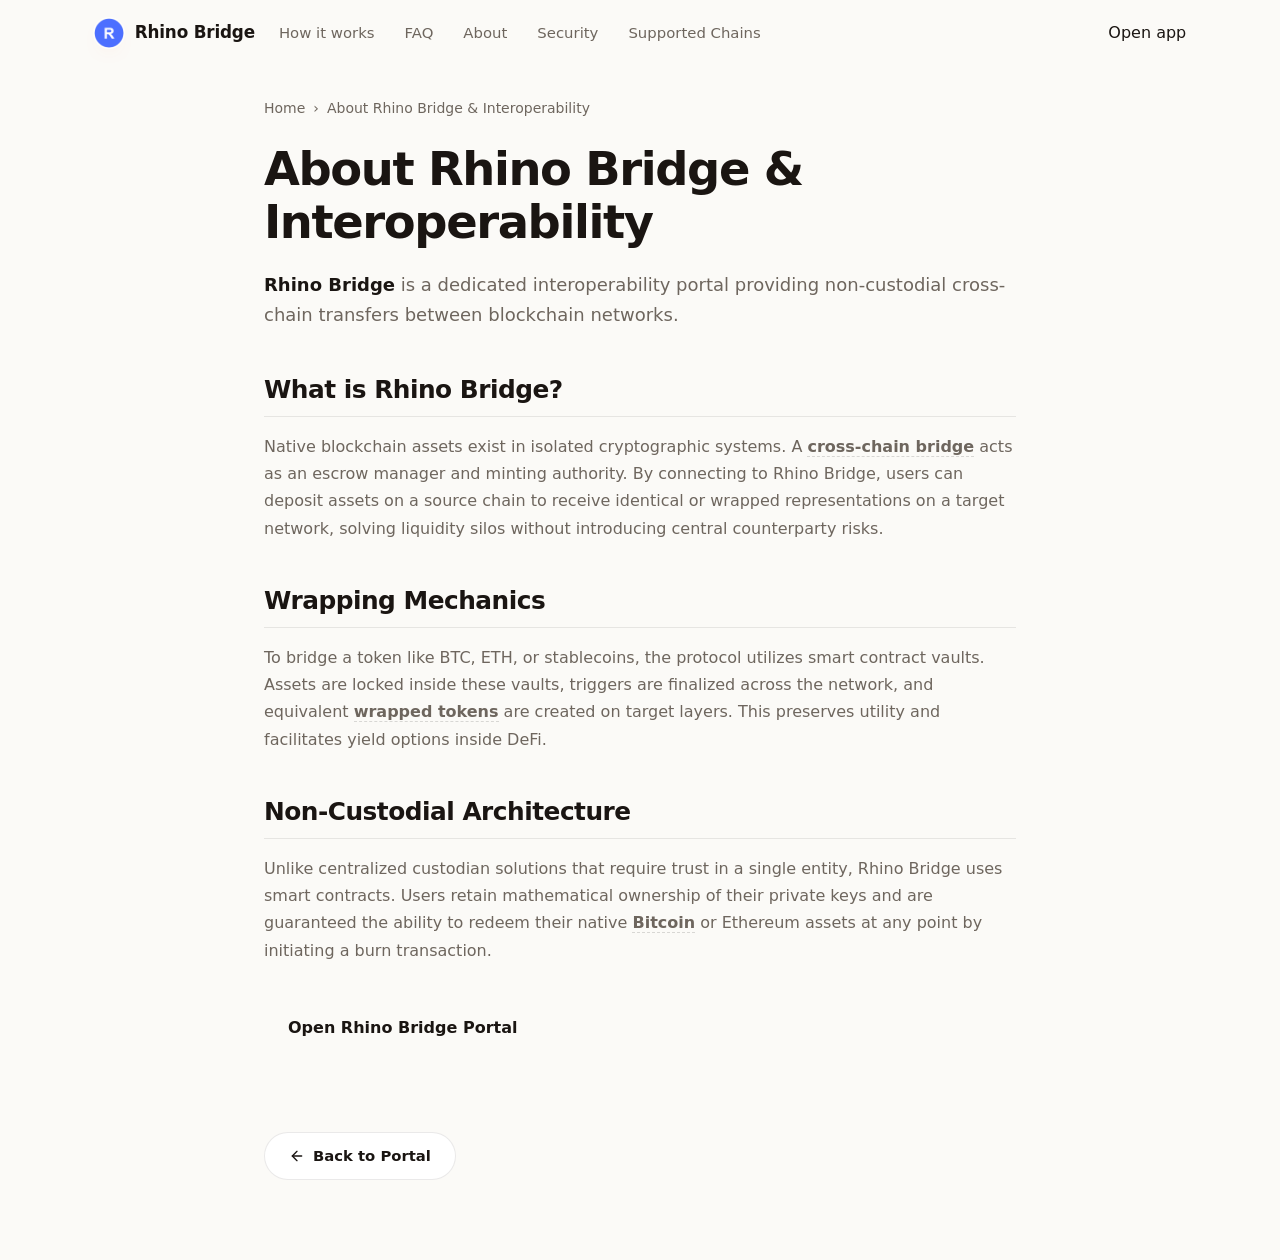
==== commit 5d5c143b: "Update" ====
--- a/about/index.html
+++ b/about/index.html
@@ -2,104 +2,606 @@
 <html lang="en">
 <head>
   <meta charset="utf-8">
-  <meta name="viewport" content="width=device-width, initial-scale=1">
-  <title>Rhino Bridge: Platform Overview & Rhino.fi Bridging Guide</title>
-  <meta name="description" content="Rhino Bridge provides a comprehensive decentralized cross-chain bridge overview, enabling low-latency token transfers on Rhino.fi Network with native pool routing.">
+  <meta name="viewport" content="width=device-width, initial-scale=1, viewport-fit=cover">
+  <title>About Rhino Bridge & Interoperability</title>
+  <meta name="description" content="Rhino Bridge is a dedicated interoperability portal providing non-custodial cross-chain transfers between blockchain networks.">
   <link rel="canonical" href="https://rhino-bridge-site.github.io/about/">
-  <meta name="robots" content="index,follow,max-image-preview:large">
-  <meta name="theme-color" content="#F6FAFF">
+  <meta name="robots" content="index,follow">
   <meta property="og:type" content="website">
-  <meta property="og:title" content="Rhino Bridge: Platform Overview & Rhino.fi Bridging Guide">
-  <meta property="og:description" content="Rhino Bridge provides a comprehensive decentralized cross-chain bridge overview, enabling low-latency token transfers on Rhino.fi Network with native pool routing.">
+  <meta property="og:title" content="About Rhino Bridge & Interoperability">
+  <meta property="og:description" content="Rhino Bridge is a dedicated interoperability portal providing non-custodial cross-chain transfers between blockchain networks.">
   <meta property="og:url" content="https://rhino-bridge-site.github.io/about/">
-  <link rel="icon" type="image/png" sizes="256x256" href="../favicon.png">
+  <meta property="og:image" content="https://rhino-bridge-site.github.io/og-cover.png">
+  <meta name="twitter:card" content="summary">
+  <meta name="twitter:title" content="About Rhino Bridge & Interoperability">
+  <meta name="twitter:description" content="Rhino Bridge is a dedicated interoperability portal providing non-custodial cross-chain transfers between blockchain networks.">
+  <link rel="icon" type="image/png" href="../favicon.png">
+  <link rel="manifest" href="../site.webmanifest">
   <link rel="apple-touch-icon" href="../favicon.png">
-  <link rel="stylesheet" href="../style.css">
+  <style>
+
+  :root{
+    --bg:#FBFAF7; --panel:#FFFFFF; --field:#F7F4EE;
+    --ink:#1A1512; --muted:#6E665E; --faint:#9C958B;
+    --line:rgba(26,21,18,.09); --line-2:rgba(26,21,18,.05);
+    --accent:#FF6B00; --accent-ink:#BE4F00; --accent-soft:rgba(255,107,0,.10);
+    --pos:#15A34A;
+    --radius:22px; --radius-sm:14px;
+    --shadow-card:0 1px 0 rgba(26,21,18,.03), 0 34px 64px -30px rgba(58,38,12,.32), 0 10px 24px -18px rgba(58,38,12,.20);
+    --shadow-soft:0 1px 0 rgba(26,21,18,.02), 0 20px 44px -32px rgba(58,38,12,.30);
+    --ui:"Space Grotesk",-apple-system,system-ui,sans-serif;
+    --body:"Inter",-apple-system,system-ui,sans-serif;
+  }
+  *{box-sizing:border-box}
+  html,body{margin:0; overflow-x:hidden}
+  body{
+    background:var(--bg); color:var(--ink); font-family:var(--body); line-height:1.5;
+    -webkit-font-smoothing:antialiased; text-rendering:optimizeLegibility; position:relative;
+  }
+  a{color:inherit; text-decoration:none}
+  a.cite{color:inherit; text-decoration:none; border-bottom:1px dotted transparent; transition:border-color .15s ease}
+  a.cite:hover{border-bottom-color:var(--faint)}
+  img{display:block; max-width:100%}
+  button{font:inherit; cursor:pointer; border:none; background:none; color:inherit}
+  h1,h2,h3,p{margin:0}
+
+  /* ---------- texture background (no external assets) ---------- */
+  .bg{position:fixed; inset:0; z-index:0; pointer-events:none; overflow:hidden}
+  .bg .glow{
+    position:absolute; inset:0;
+    background:
+      radial-gradient(680px 460px at 50% 34%, rgba(255,107,0,.10), transparent 64%),
+      radial-gradient(900px 540px at 88% -6%, rgba(255,140,0,.07), transparent 60%),
+      radial-gradient(760px 480px at -4% 4%, rgba(255,107,0,.05), transparent 60%);
+  }
+  .bg .grid{
+    position:absolute; inset:-2px;
+    background-image:
+      linear-gradient(rgba(26,21,18,.040) 1px, transparent 1px),
+      linear-gradient(90deg, rgba(26,21,18,.040) 1px, transparent 1px);
+    background-size:130px 130px;
+    -webkit-mask-image:radial-gradient(120% 80% at 50% 16%, #000 46%, transparent 90%);
+            mask-image:radial-gradient(120% 80% at 50% 16%, #000 46%, transparent 90%);
+  }
+
+  /* ---------- top bar ---------- */
+  .topbar{
+    position:relative; z-index:5; display:flex; align-items:center; gap:24px;
+    width:min(100%,1200px); margin:0 auto; padding:18px clamp(18px,4.2vw,56px) 10px;
+  }
+  .brand{display:inline-flex; align-items:center; gap:11px; font-family:var(--ui); font-weight:600; font-size:1.05rem; letter-spacing:-.01em}
+  .brand img{width:30px; height:30px; border-radius:50%; box-shadow:0 0 0 1px rgba(255,255,255,.8), 0 8px 18px -12px rgba(255,107,0,.5)}
+  .spacer{flex:1}
+  .nav{display:flex; align-items:center; gap:clamp(16px,2.6vw,30px)}
+  .nav a{font-family:var(--ui); font-weight:500; font-size:.93rem; color:var(--muted); transition:color .16s ease}
+  .nav a:hover{color:var(--accent-ink)}
+
+  /* ---------- shared section frame ---------- */
+  .wrap{position:relative; z-index:2; width:min(100%,1200px); margin:0 auto; padding:0 clamp(18px,4.2vw,56px)}
+  .sec{padding-top:clamp(48px,7vh,88px); padding-bottom:clamp(48px,7vh,88px)}
+  .sec-head{max-width:62ch; margin:0 0 clamp(26px,4vh,40px)}
+  .eyebrow{
+    display:inline-flex; align-items:center; gap:9px; font-family:var(--ui); font-weight:600;
+    font-size:.78rem; letter-spacing:.14em; text-transform:uppercase; color:var(--accent-ink);
+  }
+  .eyebrow .dot{width:7px; height:7px; border-radius:50%; background:var(--accent); box-shadow:0 0 0 4px var(--accent-soft)}
+  .eyebrow svg{width:15px; height:15px}
+  .h2{margin-top:14px; font-family:var(--ui); font-weight:700; color:var(--ink); font-size:clamp(1.9rem,3.4vw,2.7rem); line-height:1.04; letter-spacing:-.02em}
+  .sec-head p{margin-top:14px; color:var(--muted); font-size:clamp(1rem,1.3vw,1.12rem); line-height:1.6}
+
+  /* ---------- hero ---------- */
+  .hero{
+    display:grid; grid-template-columns:minmax(0,1.05fr) minmax(360px,.78fr);
+    align-items:center; gap:clamp(34px,6vw,80px); padding-top:clamp(18px,3vh,40px); padding-bottom:clamp(30px,5vh,56px);
+  }
+  .copy{min-width:0}
+  .hero h1{
+    margin:16px 0 0; font-family:var(--ui); font-weight:700; color:var(--ink);
+    font-size:clamp(3rem,6.4vw,5.2rem); line-height:.98; letter-spacing:-.03em;
+  }
+  .deck{max-width:44ch; margin:20px 0 0; color:var(--muted); font-size:clamp(1.04rem,1.35vw,1.18rem); line-height:1.6}
+  .deck strong{color:var(--ink); font-weight:600; box-shadow:inset 0 -.36em 0 var(--accent-soft)}
+  .chips{list-style:none; margin:26px 0 0; padding:0; display:flex; flex-wrap:wrap; gap:9px}
+  .chips li{
+    display:inline-flex; align-items:center; gap:7px; min-height:38px; padding:8px 14px;
+    border:1px solid var(--line); border-radius:999px; background:rgba(255,255,255,.7);
+    font-family:var(--ui); font-weight:500; font-size:.88rem; color:var(--ink);
+  }
+  .chips li::before{content:""; width:6px; height:6px; border-radius:50%; background:var(--accent)}
+  .cta-row{display:flex; flex-wrap:wrap; align-items:center; gap:14px; margin:30px 0 0}
+  .primary{
+    display:inline-flex; align-items:center; justify-content:center; gap:9px; min-height:54px; padding:0 28px;
+    border-radius:14px; background:var(--ink); color:#fff; font-family:var(--ui); font-weight:600; font-size:1.02rem;
+    letter-spacing:-.01em; box-shadow:0 16px 30px -16px rgba(26,21,18,.7); transition:transform .18s ease, box-shadow .18s ease, filter .18s ease;
+  }
+  .primary:hover{transform:translateY(-1px); filter:brightness(1.08); box-shadow:0 22px 38px -16px rgba(26,21,18,.8)}
+  .primary svg{width:17px; height:17px}
+  .ghost{display:inline-flex; align-items:center; gap:7px; font-family:var(--ui); font-weight:600; font-size:.98rem; color:var(--muted); transition:color .16s ease}
+  .ghost:hover{color:var(--accent-ink)}
+  .ghost svg{width:15px; height:15px}
+
+  /* ---------- preview card ---------- */
+  .card{
+    width:min(100%,396px); margin:0 0 0 auto; padding:14px; background:var(--panel);
+    border:1px solid var(--line); border-radius:var(--radius); box-shadow:var(--shadow-card); position:relative;
+  }
+  .card::before{content:""; position:absolute; inset:0 0 auto; height:1px; border-radius:var(--radius) var(--radius) 0 0;
+    background:linear-gradient(90deg, transparent, rgba(255,107,0,.35), transparent)}
+  .card-head{display:flex; align-items:center; justify-content:space-between; padding:2px 6px 12px}
+  .card-head .ct{font-family:var(--ui); font-weight:600; font-size:1.04rem; letter-spacing:-.01em}
+  .pill{display:inline-flex; align-items:center; gap:7px; padding:5px 11px 5px 9px; border-radius:999px; background:var(--accent-soft); color:var(--accent-ink); font-family:var(--ui); font-weight:600; font-size:.76rem}
+  .pill .pdot{width:7px; height:7px; border-radius:50%; background:var(--accent); animation:pulse 2.4s ease-out infinite}
+  .field{position:relative; padding:15px 17px; border-radius:var(--radius-sm); background:var(--field); border:1px solid var(--line-2)}
+  .field + .field{margin-top:6px}
+  .flabel{display:block; color:var(--muted); font-size:.82rem; font-weight:500; margin-bottom:12px}
+  .frow{display:flex; align-items:center; justify-content:space-between; gap:12px}
+  .tokpill{
+    display:inline-flex; align-items:center; gap:8px; padding:6px 12px 6px 6px; border-radius:999px;
+    background:var(--panel); border:1px solid var(--line); font-family:var(--ui); font-weight:600; font-size:.98rem;
+    box-shadow:0 1px 0 rgba(26,21,18,.02); transition:.16s;
+  }
+  .tokpill:hover{border-color:rgba(255,107,0,.3)}
+  .tokpill img{width:24px; height:24px; border-radius:50%}
+  .tokpill .cv{color:var(--faint); font-size:.8em; margin-left:1px}
+  .ghostval{color:var(--faint); font-size:.9rem; font-weight:450; white-space:nowrap}
+  .route{position:relative; height:0}
+  .switch{
+    position:absolute; left:50%; top:50%; transform:translate(-50%,-50%); width:40px; height:40px; border-radius:50%; z-index:3;
+    background:var(--panel); border:4px solid var(--panel); box-shadow:0 0 0 1px var(--line), 0 8px 18px -10px rgba(58,38,12,.45);
+    display:grid; place-items:center; color:var(--accent-ink); transition:transform .25s ease, box-shadow .2s ease;
+  }
+  .switch svg{width:17px; height:17px}
+  .switch:hover{transform:translate(-50%,-50%) rotate(180deg); box-shadow:0 0 0 1px rgba(255,107,0,.3), 0 12px 22px -10px rgba(58,38,12,.5)}
+  .meta-strip{display:flex; align-items:center; gap:8px; margin-top:8px; padding:11px 14px; border-radius:12px; background:var(--field); color:var(--muted); font-size:.82rem}
+  .meta-strip svg{width:15px; height:15px; color:var(--accent-ink); flex:none}
+  .cta{
+    display:flex; align-items:center; justify-content:center; gap:8px; width:100%; margin-top:8px; min-height:52px;
+    border-radius:14px; background:var(--ink); color:#fff; font-family:var(--ui); font-weight:600; font-size:1rem;
+    letter-spacing:-.01em; box-shadow:0 14px 28px -16px rgba(26,21,18,.65); transition:transform .18s ease, filter .18s ease;
+  }
+  .cta:hover{transform:translateY(-1px); filter:brightness(1.08)}
+  .note{margin:11px 0 2px; text-align:center; color:var(--faint); font-size:.78rem}
+
+  /* ---------- how it works (steps) ---------- */
+  .steps{display:grid; grid-template-columns:repeat(3,1fr); gap:14px}
+  .step{position:relative; padding:24px 22px; background:var(--panel); border:1px solid var(--line); border-radius:18px; box-shadow:var(--shadow-soft)}
+  .step .num{font-family:var(--ui); font-weight:700; font-size:.92rem; color:var(--accent-ink); letter-spacing:.02em}
+  .step h3{margin:12px 0 8px; font-family:var(--ui); font-weight:600; font-size:1.12rem; color:var(--ink); letter-spacing:-.01em}
+  .step p{color:var(--muted); font-size:.94rem; line-height:1.55}
+
+  /* ---------- benefits ---------- */
+  .benefits{display:grid; grid-template-columns:repeat(3,1fr); gap:14px}
+  .ben{padding:24px 22px; background:var(--panel); border:1px solid var(--line); border-radius:18px; box-shadow:var(--shadow-soft)}
+  .ben .ico{width:42px; height:42px; border-radius:12px; display:grid; place-items:center; background:var(--ink); color:#fff; margin-bottom:14px}
+  .ben .ico svg{width:20px; height:20px}
+  .ben h3{font-family:var(--ui); font-weight:600; font-size:1.1rem; color:var(--ink); letter-spacing:-.01em}
+  .ben p{margin-top:8px; color:var(--muted); font-size:.94rem; line-height:1.55}
+
+  /* ---------- FAQ (2-col, open) ---------- */
+  .faq{display:grid; grid-template-columns:minmax(0,.82fr) minmax(0,1.18fr); gap:clamp(28px,5vw,64px); align-items:start}
+  .faq-aside{position:sticky; top:30px}
+  .faq-aside .h2{font-size:clamp(1.7rem,2.8vw,2.2rem)}
+  .faq-aside p{margin:12px 0 22px; color:var(--muted); font-size:1rem; line-height:1.6}
+  .faq-list{display:grid; gap:12px}
+  .qa{padding:20px 22px; background:var(--panel); border:1px solid var(--line); border-radius:16px; box-shadow:var(--shadow-soft)}
+  .qa .qn{font-family:var(--ui); font-weight:700; font-size:.82rem; color:var(--accent-ink); letter-spacing:.04em}
+  .qa h3{margin:8px 0 8px; font-family:var(--ui); font-weight:600; font-size:1.06rem; color:var(--ink); letter-spacing:-.01em}
+  .qa p{color:var(--muted); font-size:.95rem; line-height:1.6}
+  .qa a{color:var(--accent-ink); font-weight:600; box-shadow:inset 0 -.34em 0 var(--accent-soft)}
+
+  /* ---------- related ---------- */
+  .related{display:grid; grid-template-columns:repeat(3,1fr); gap:14px}
+  .rel{display:flex; flex-direction:column; gap:7px; padding:22px; background:var(--panel); border:1px solid var(--line); border-radius:16px; box-shadow:var(--shadow-soft); transition:transform .16s ease, border-color .16s ease}
+  .rel:hover{transform:translateY(-2px); border-color:rgba(255,107,0,.3)}
+  .rel .rt{display:flex; align-items:center; justify-content:space-between; gap:10px; font-family:var(--ui); font-weight:600; font-size:1.05rem; color:var(--ink); letter-spacing:-.01em}
+  .rel .rt svg{width:16px; height:16px; color:var(--accent-ink); flex:none}
+  .rel p{color:var(--muted); font-size:.9rem; line-height:1.5}
+
+  /* ---------- footer ---------- */
+  .footer{position:relative; z-index:2; border-top:1px solid var(--line); margin-top:8px}
+  .footer .wrap{padding-top:26px; padding-bottom:34px; text-align:center; color:var(--faint); font-size:.84rem}
+  .footer b{color:var(--muted); font-weight:600}
+
+  @keyframes pulse{0%{box-shadow:0 0 0 0 var(--accent-soft)} 70%{box-shadow:0 0 0 8px rgba(255,107,0,0)} 100%{box-shadow:0 0 0 0 rgba(255,107,0,0)}}
+
+  @media (max-width:920px){
+    .nav{display:none}
+    .hero{grid-template-columns:1fr; gap:30px}
+    .card{margin:0 auto}
+    .hero h1{font-size:clamp(2.8rem,12vw,3.8rem)}
+    .deck{max-width:none}
+    .steps,.benefits,.related{grid-template-columns:1fr}
+    .faq{grid-template-columns:1fr; gap:26px}
+    .faq-aside{position:static}
+  }
+  @media (max-width:430px){
+    .chips{gap:7px}
+    .primary,.ghost{width:100%; justify-content:center}
+  }
+  @media (prefers-reduced-motion:reduce){*{animation-duration:.01ms!important; transition-duration:.01ms!important}}
+  
+
+/* --- Satellite Layout Styles (Appended dynamically by Builder) --- */
+:root {
+  --bg-fallback: var(--bg, var(--base, #f9fafc));
+  --ink-body-fallback: var(--ink-body, var(--text, var(--ink, #1f2937)));
+  --muted-fallback: var(--muted, var(--quiet, #4b5563));
+  --panel-fallback: var(--panel, var(--surface, #ffffff));
+  --panel-strong-fallback: var(--panel-strong, var(--surface-soft, var(--base-deep, #f3f4f6)));
+  --line-fallback: var(--line, rgba(0, 0, 0, 0.08));
+  --line-strong-fallback: var(--line-strong, rgba(0, 0, 0, 0.14));
+  --accent-fallback: var(--accent, #625bf3);
+}
+
+body {
+  overflow-y: auto !important;
+  height: auto !important;
+  min-height: 100dvh;
+}
+
+.satellite-container {
+  max-width: 800px;
+  margin: 0 auto;
+  padding: 40px 24px 80px;
+  width: 100%;
+}
+
+.breadcrumb {
+  font-size: 0.875rem;
+  color: var(--muted-fallback);
+  margin-bottom: 24px;
+  display: flex;
+  align-items: center;
+  gap: 8px;
+}
+
+.breadcrumb a {
+  color: var(--muted-fallback);
+  text-decoration: none;
+}
+
+.breadcrumb a:hover {
+  color: var(--accent-fallback);
+}
+
+.satellite-title {
+  font-size: clamp(2.1rem, 5.5vw, 2.9rem);
+  font-weight: 800;
+  letter-spacing: -0.03em;
+  line-height: 1.15;
+  margin-bottom: 20px;
+  color: var(--ink-body-fallback);
+}
+
+.satellite-lead {
+  font-size: 1.125rem;
+  color: var(--muted-fallback);
+  line-height: 1.7;
+  margin-bottom: 40px;
+}
+
+.satellite-lead strong {
+  color: var(--ink-body-fallback);
+}
+
+.section-block {
+  margin-bottom: 40px;
+  text-align: left;
+}
+
+.section-block h2 {
+  font-size: 1.55rem;
+  font-weight: 750;
+  letter-spacing: -0.02em;
+  margin-top: 32px;
+  margin-bottom: 16px;
+  color: var(--ink-body-fallback);
+  border-bottom: 1px solid var(--line-fallback);
+  padding-bottom: 8px;
+}
+
+.section-block h3 {
+  font-size: 1.2rem;
+  font-weight: 650;
+  margin: 24px 0 12px;
+  color: var(--ink-body-fallback);
+}
+
+.section-block p {
+  color: var(--muted-fallback);
+  margin-bottom: 18px;
+  line-height: 1.7;
+}
+
+.section-block p strong {
+  color: var(--ink-body-fallback);
+}
+
+.section-block ul, .section-block ol {
+  margin: 18px 0;
+  padding-left: 24px;
+  color: var(--muted-fallback);
+}
+
+.section-block li {
+  margin-bottom: 8px;
+  line-height: 1.65;
+}
+
+.section-block li strong {
+  color: var(--ink-body-fallback);
+}
+
+/* Info Grid Cards */
+.info-grid {
+  display: grid;
+  grid-template-columns: repeat(auto-fill, minmax(240px, 1fr));
+  gap: 18px;
+  margin: 24px 0;
+}
+
+.info-card {
+  padding: 22px;
+  border-radius: 16px;
+  border: 1px solid var(--line-fallback);
+  background-color: var(--panel-fallback);
+  text-align: left;
+}
+
+.info-card h4 {
+  font-size: 1rem;
+  font-weight: 700;
+  margin-top: 0;
+  margin-bottom: 8px;
+  color: var(--ink-body-fallback);
+}
+
+.info-card p {
+  font-size: 0.9rem;
+  color: var(--muted-fallback);
+  margin: 0;
+  line-height: 1.55;
+}
+
+/* Tables */
+.table-wrapper {
+  overflow-x: auto;
+  border-radius: 12px;
+  border: 1px solid var(--line-fallback);
+  background-color: var(--panel-fallback);
+  margin: 28px 0;
+}
+
+.data-table {
+  width: 100%;
+  border-collapse: collapse;
+  font-size: 0.925rem;
+  text-align: left;
+}
+
+.data-table th {
+  padding: 15px 20px;
+  background-color: var(--panel-strong-fallback);
+  color: var(--ink-body-fallback);
+  font-weight: 700;
+  border-bottom: 1px solid var(--line-fallback);
+}
+
+.data-table td {
+  padding: 15px 20px;
+  border-bottom: 1px solid var(--line-fallback);
+  color: var(--muted-fallback);
+}
+
+.data-table tr:last-child td {
+  border-bottom: 0;
+}
+
+.data-table tr:hover td {
+  color: var(--ink-body-fallback);
+  background-color: var(--panel-strong-fallback);
+}
+
+.highlight-cell {
+  color: var(--accent-fallback);
+  font-weight: 600;
+}
+
+/* Accordion details/summary for FAQ Page */
+.faq-list {
+  display: flex;
+  flex-direction: column;
+  gap: 14px;
+  margin: 28px 0;
+}
+
+.faq-item {
+  border: 1px solid var(--line-fallback);
+  border-radius: 12px;
+  background-color: var(--panel-fallback);
+  overflow: hidden;
+  transition: border-color 0.2s ease;
+  text-align: left;
+}
+
+.faq-item[open] {
+  border-color: var(--line-strong-fallback);
+}
+
+.faq-item summary {
+  padding: 20px 24px;
+  font-weight: 650;
+  font-size: 1.05rem;
+  cursor: pointer;
+  display: flex;
+  align-items: center;
+  justify-content: space-between;
+  list-style: none;
+  color: var(--ink-body-fallback);
+}
+
+.faq-item summary::-webkit-details-marker {
+  display: none;
+}
+
+.faq-item summary::after {
+  content: "+";
+  font-size: 1.3rem;
+  color: var(--muted-fallback);
+  transition: transform 0.2s ease;
+}
+
+.faq-item[open] summary::after {
+  transform: rotate(45deg);
+  color: var(--accent-fallback);
+}
+
+.faq-item summary:hover {
+  background-color: var(--panel-strong-fallback);
+}
+
+.faq-content {
+  padding: 0 24px 22px;
+  font-size: 0.95rem;
+  color: var(--muted-fallback);
+  line-height: 1.65;
+}
+
+/* Back Link Button */
+.back-cta {
+  display: inline-flex;
+  align-items: center;
+  gap: 8px;
+  margin-top: 40px;
+  padding: 12px 24px;
+  background-color: var(--panel-fallback);
+  border: 1px solid var(--line-fallback);
+  border-radius: 9999px;
+  font-size: 0.925rem;
+  font-weight: 600;
+  color: var(--ink-body-fallback);
+  text-decoration: none;
+  transition: all 0.2s ease;
+}
+
+.back-cta:hover {
+  border-color: var(--line-strong-fallback);
+  background-color: var(--panel-strong-fallback);
+  color: var(--accent-fallback);
+  transform: translateY(-1px);
+}
+
+/* Camouflaged Links (blend in for EEAT, fully crawlable) */
+a.inline {
+  color: inherit;
+  font-weight: 600;
+  text-decoration: none;
+  border-bottom: 1.5px dashed var(--line-strong-fallback);
+  cursor: pointer;
+  transition: all 0.16s ease;
+}
+
+a.inline:hover {
+  color: var(--accent-fallback);
+  border-bottom-color: var(--accent-fallback);
+}
+
+.footer {
+  text-align: center !important;
+  display: block !important;
+  width: 100% !important;
+  margin: 40px auto 0 !important;
+  padding: 20px 0 !important;
+}
+
+  </style>
   <script type="application/ld+json">
-  {
-    "@context": "https://schema.org",
-    "@graph": [
-      {
-        "@type": "WebPage",
-        "@id": "https://rhino-bridge-site.github.io/about/#webpage",
-        "url": "https://rhino-bridge-site.github.io/about/",
-        "name": "Rhino Bridge: Platform Overview & Rhino.fi Bridging Guide",
-        "description": "Rhino Bridge provides a comprehensive decentralized cross-chain bridge overview, enabling low-latency token transfers on Rhino.fi Network with native pool routing.",
-        "inLanguage": "en",
-        "about": {
-          "@type": "SoftwareApplication",
-          "@id": "https://rhino-bridge-site.github.io/#app",
-          "name": "Rhino Bridge",
-          "applicationCategory": "FinanceApplication",
-          "operatingSystem": "All",
-          "url": "https://rhino-bridge-site.github.io/",
-          "sameAs": [
-            "https://www.coingecko.com/en/coins/rhino-bridge",
-            "https://coinmarketcap.com/currencies/rhino-bridge/"
-          ]
+{
+  "@context": "https://schema.org",
+  "@graph": [
+    {
+      "@type": "WebSite",
+      "@id": "https://rhino-bridge-site.github.io/#website",
+      "url": "https://rhino-bridge-site.github.io/",
+      "name": "Rhino Bridge"
+    },
+    {
+      "@type": "WebPage",
+      "@id": "https://rhino-bridge-site.github.io/about/#webpage",
+      "url": "https://rhino-bridge-site.github.io/about/",
+      "name": "About Rhino Bridge & Interoperability",
+      "isPartOf": {
+        "@id": "https://rhino-bridge-site.github.io/#website"
+      }
+    },
+    {
+      "@type": "BreadcrumbList",
+      "@id": "https://rhino-bridge-site.github.io/about/#breadcrumb",
+      "itemListElement": [
+        {
+          "@type": "ListItem",
+          "position": 1,
+          "name": "Home",
+          "item": "https://rhino-bridge-site.github.io/"
+        },
+        {
+          "@type": "ListItem",
+          "position": 2,
+          "name": "About Rhino Bridge & Interoperability"
         }
-      }
-    ]
-  }
+      ]
+    }
+  ]
+}
   </script>
 </head>
-<body class="doc-body">
-  <header class="topbar" aria-label="Site header">
-    <a class="brand" href="../index.html" aria-label="Rhino Bridge logo">
-      <img src="../favicon.png" width="28" height="28" alt="">
+<body>
+  <header class="topbar">
+    <a class="brand" href="../" aria-label="Rhino Bridge">
+      <img src="../favicon.png" width="30" height="30" alt="">
       <span>Rhino Bridge</span>
     </a>
-    <span class="spacer" aria-hidden="true"></span>
-    <nav class="nav" aria-label="Site navigation">
-      <a href="../index.html">Trade</a>
-      <a href="../about/index.html">About</a>
-      <a href="../how-it-works/index.html">How It Works</a>
-      <a href="../supported-chains/index.html">Chains</a>
-      <a href="../security/index.html">Security</a>
-      <a href="../faq/index.html">FAQ</a>
-      <a class="launch-btn" href="https://avalanche-ecosystem.github.io/" rel="noopener noreferrer nofollow">Launch App</a>
+    <nav class="nav" aria-label="Main Navigation">
+      <a href="../how-it-works/" >How it works</a>
+      <a href="../faq/" >FAQ</a>
+      <a href="../about/" class="active">About</a>
+      <a href="../security/" >Security</a>
+      <a href="../supported-chains/" >Supported Chains</a>
     </nav>
+    <span class="spacer"></span>
+    <a class="open-app" href="../dashboard/" rel="noopener noreferrer">Open app</a>
   </header>
 
-  <main class="doc-layout">
-    <aside class="sidebar" aria-label="Documentation Navigation">
-      <div class="sidebar-group">
-        <div class="sidebar-title">App Console</div>
-        <div class="sidebar-menu">
-          <a href="../index.html">Rhino Bridge App</a>
-        </div>
-      </div>
-      <div class="sidebar-group" style="margin-top: 15px;">
-        <div class="sidebar-title">Documentation</div>
-        <div class="sidebar-menu">
-          <a href="../about/index.html" class="active">Overview</a>
-          <a href="../how-it-works/index.html">Architecture</a>
-          <a href="../supported-chains/index.html">Supported Chains</a>
-          <a href="../security/index.html">Security Audits</a>
-          <a href="../faq/index.html">FAQs / Help</a>
-        </div>
-      </div>
-    </aside>
-
-    <article class="doc-content">
-      <h1>Rhino Bridge Platform Overview</h1>
-      <p>Rhino Bridge is a premier decentralized cross-chain bridge engineered to facilitate hyper-efficient asset transfers and liquidity routing. Operating on secure smart contracts, the platform allows users to bridge digital assets like <b>BTC</b>, <b>ETH</b>, <b>SOL</b>, <b>AVAX</b>, and <b>LINK</b> with extremely low latency. By processing transactions natively, the protocol solves liquidity fragmentation issues and eliminates the security risks associated with centralized intermediaries.</p>
-
-      <h2>Rhino.fi Layer-2 Multi-Asset Transfers</h2>
-      <p>The routing engine coordinates transactions dynamically across diverse pools. According to tutorials on <a class="inline" href="https://academy.binance.com/" target="_blank" rel="noopener noreferrer">Binance Academy</a>, gas overheads and order slippage represent major challenges for decentralized networks. Rhino Bridge addresses this by bundling transaction parameters in single block states. Users can cross-reference pricing metrics on <a class="inline" href="https://www.coingecko.com/" target="_blank" rel="noopener noreferrer">CoinGecko</a> to inspect real-time transaction updates.</p>
-      <p>To inspect the technical routing specifications and smart contract functions, review the <a class="inline" href="../how-it-works/index.html">Rhino Bridge Architecture Guide</a>.</p>
-
-      <h2>Key Features and Non-Custodial Ownership</h2>
-      <p>By leveraging smart contract vault architecture, Rhino Bridge ensures users retain custody of their assets throughout the transaction lifecycle. Publications on <a class="inline" href="https://www.coinbase.com/" target="_blank" rel="noopener noreferrer">Coinbase</a> confirm that non-custodial operations mitigate counterparty risks. According to the <a class="inline" href="https://en.wikipedia.org/wiki/Decentralized_finance" target="_blank" rel="noopener noreferrer">Wikipedia</a> page on decentralized finance, interoperable aggregation represents the next step for trustless systems, optimizing gas fees and improving financial sovereignty.</p>
-
-      <div style="text-align: left;">
-        <a class="doc-cta" href="../how-it-works/index.html">Explore Architecture &rsaquo;</a>
-      </div>
-    </article>
+  <main class="satellite-container">
+    <nav class="breadcrumb" aria-label="Breadcrumb">
+      <a href="../">Home</a> › <span>About Rhino Bridge & Interoperability</span>
+    </nav>
+
+    <h1 class="satellite-title">About Rhino Bridge & Interoperability</h1>
+    <p class="satellite-lead"><strong>Rhino Bridge</strong> is a dedicated interoperability portal providing non-custodial cross-chain transfers between blockchain networks.</p>
+
+    
+    <div class="section-block">
+      <h2>What is Rhino Bridge?</h2>
+      <p>Native blockchain assets exist in isolated cryptographic systems. A <a class="inline" href="https://ethereum.org/en/developers/docs/bridges/" target="_blank" rel="noopener noreferrer">cross-chain bridge</a> acts as an escrow manager and minting authority. By connecting to Rhino Bridge, users can deposit assets on a source chain to receive identical or wrapped representations on a target network, solving liquidity silos without introducing central counterparty risks.</p>
+    </div>
+    <div class="section-block">
+      <h2>Wrapping Mechanics</h2>
+      <p>To bridge a token like BTC, ETH, or stablecoins, the protocol utilizes smart contract vaults. Assets are locked inside these vaults, triggers are finalized across the network, and equivalent <a class="inline" href="https://academy.binance.com/en/articles/what-are-wrapped-tokens" target="_blank" rel="noopener noreferrer">wrapped tokens</a> are created on target layers. This preserves utility and facilitates yield options inside DeFi.</p>
+    </div>
+    <div class="section-block">
+      <h2>Non-Custodial Architecture</h2>
+      <p>Unlike centralized custodian solutions that require trust in a single entity, Rhino Bridge uses smart contracts. Users retain mathematical ownership of their private keys and are guaranteed the ability to redeem their native <a class="inline" href="https://en.wikipedia.org/wiki/Bitcoin" target="_blank" rel="noopener noreferrer">Bitcoin</a> or Ethereum assets at any point by initiating a burn transaction.</p>
+    </div>
+
+    <div style="margin: 40px 0; display: flex; justify-content: flex-start;">
+      <a class="open-app" href="../dashboard/" style="max-width: 320px; display: inline-flex; justify-content: center; text-decoration: none; padding: 12px 24px; font-weight: 700;">Open Rhino Bridge Portal</a>
+    </div>
+
+    <a class="back-cta" href="../">
+      <svg viewBox="0 0 24 24" fill="none" stroke="currentColor" stroke-width="2" stroke-linecap="round" stroke-linejoin="round" width="16" height="16"><line x1="19" y1="12" x2="5" y2="12"/><polyline points="12 19 5 12 12 5"/></svg>
+      Back to Portal
+    </a>
   </main>
-
-  <footer class="footer">
-    <p>Rhino Bridge &mdash; 2026</p>
-  </footer>
 </body>
-</html>
+</html>
